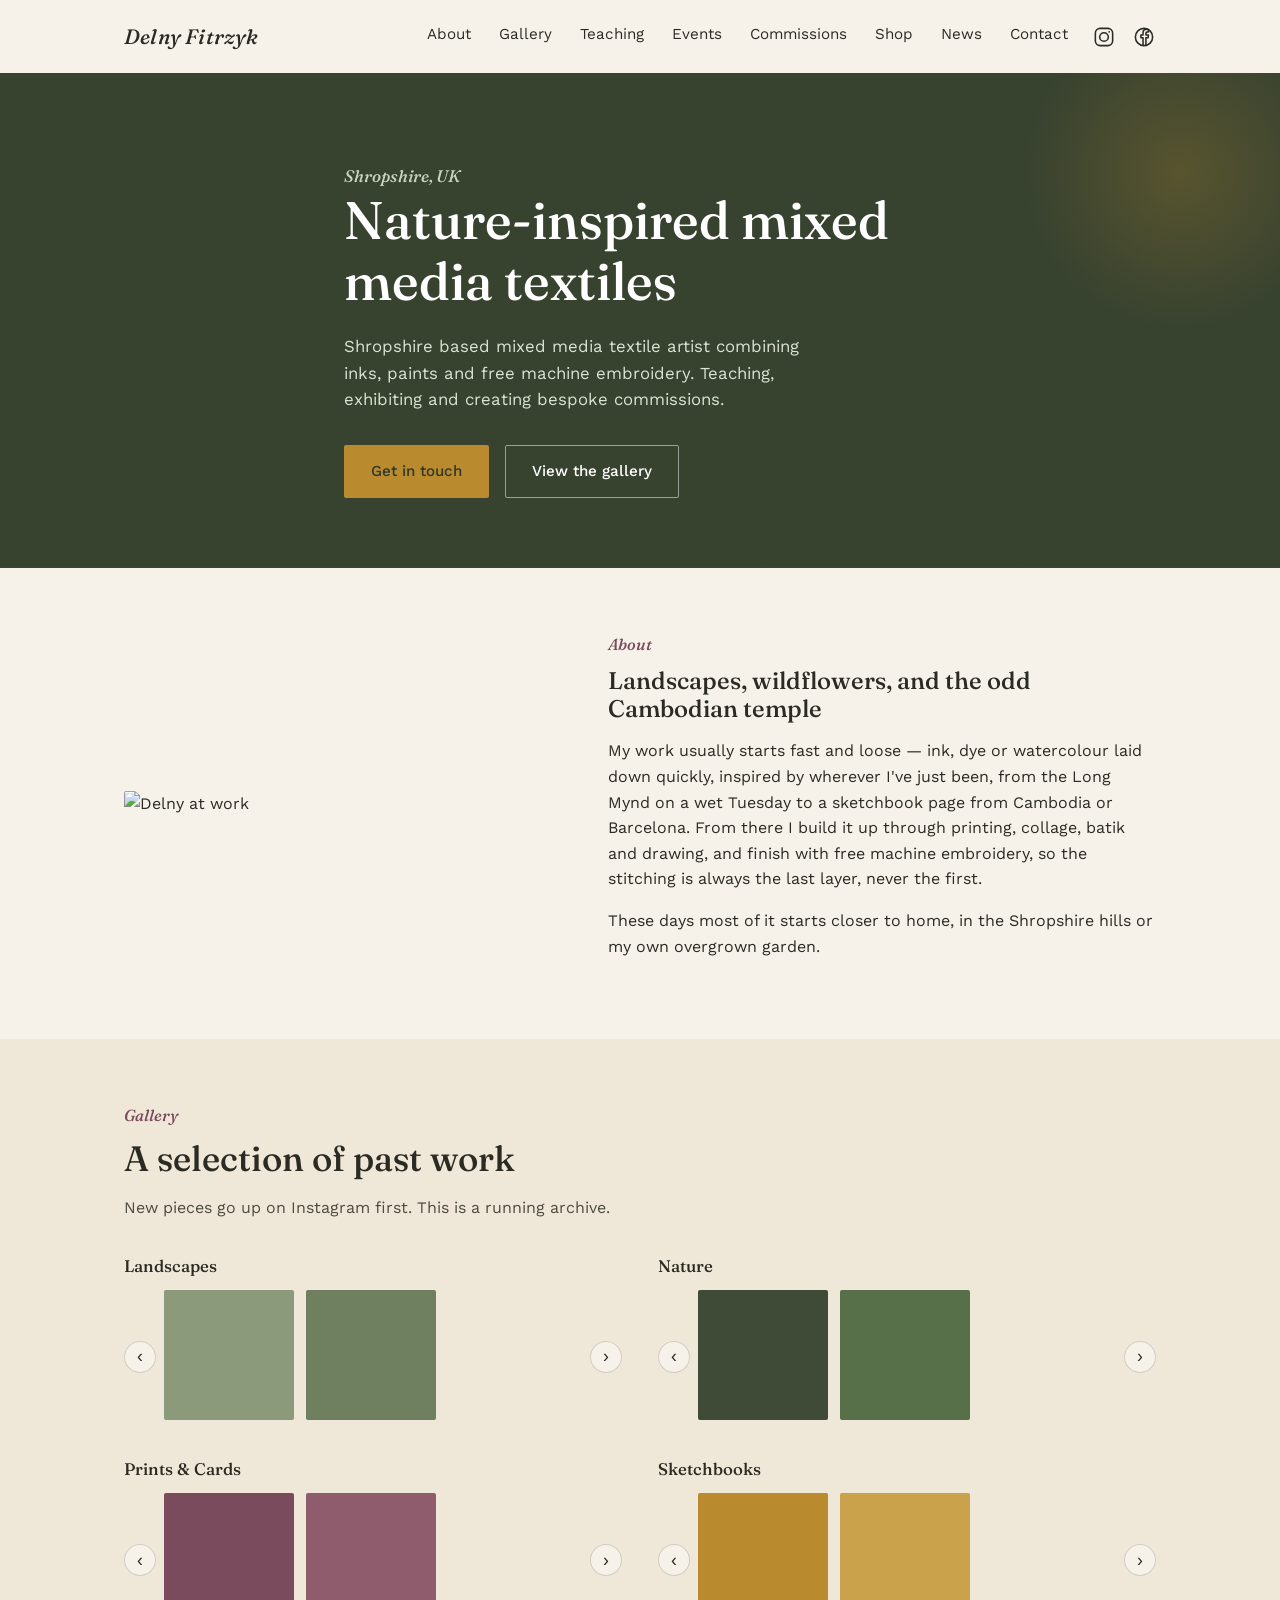
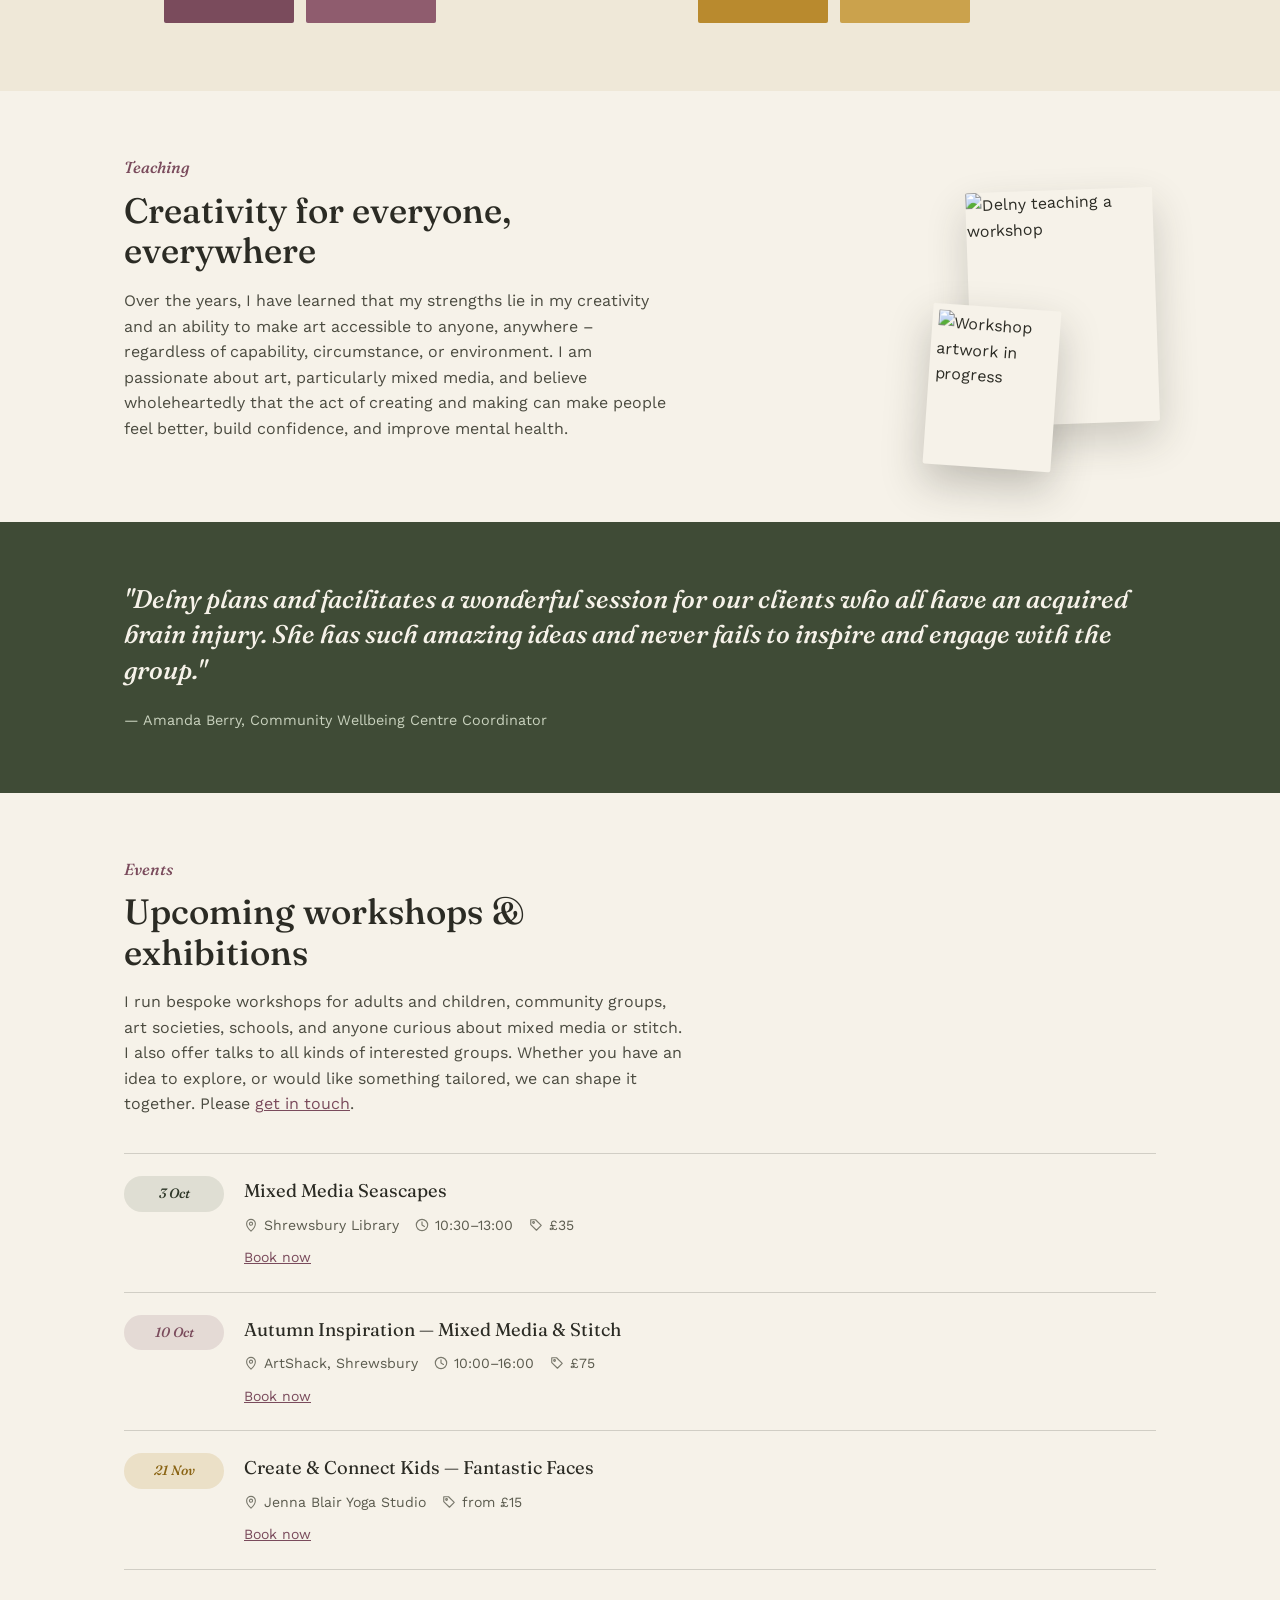
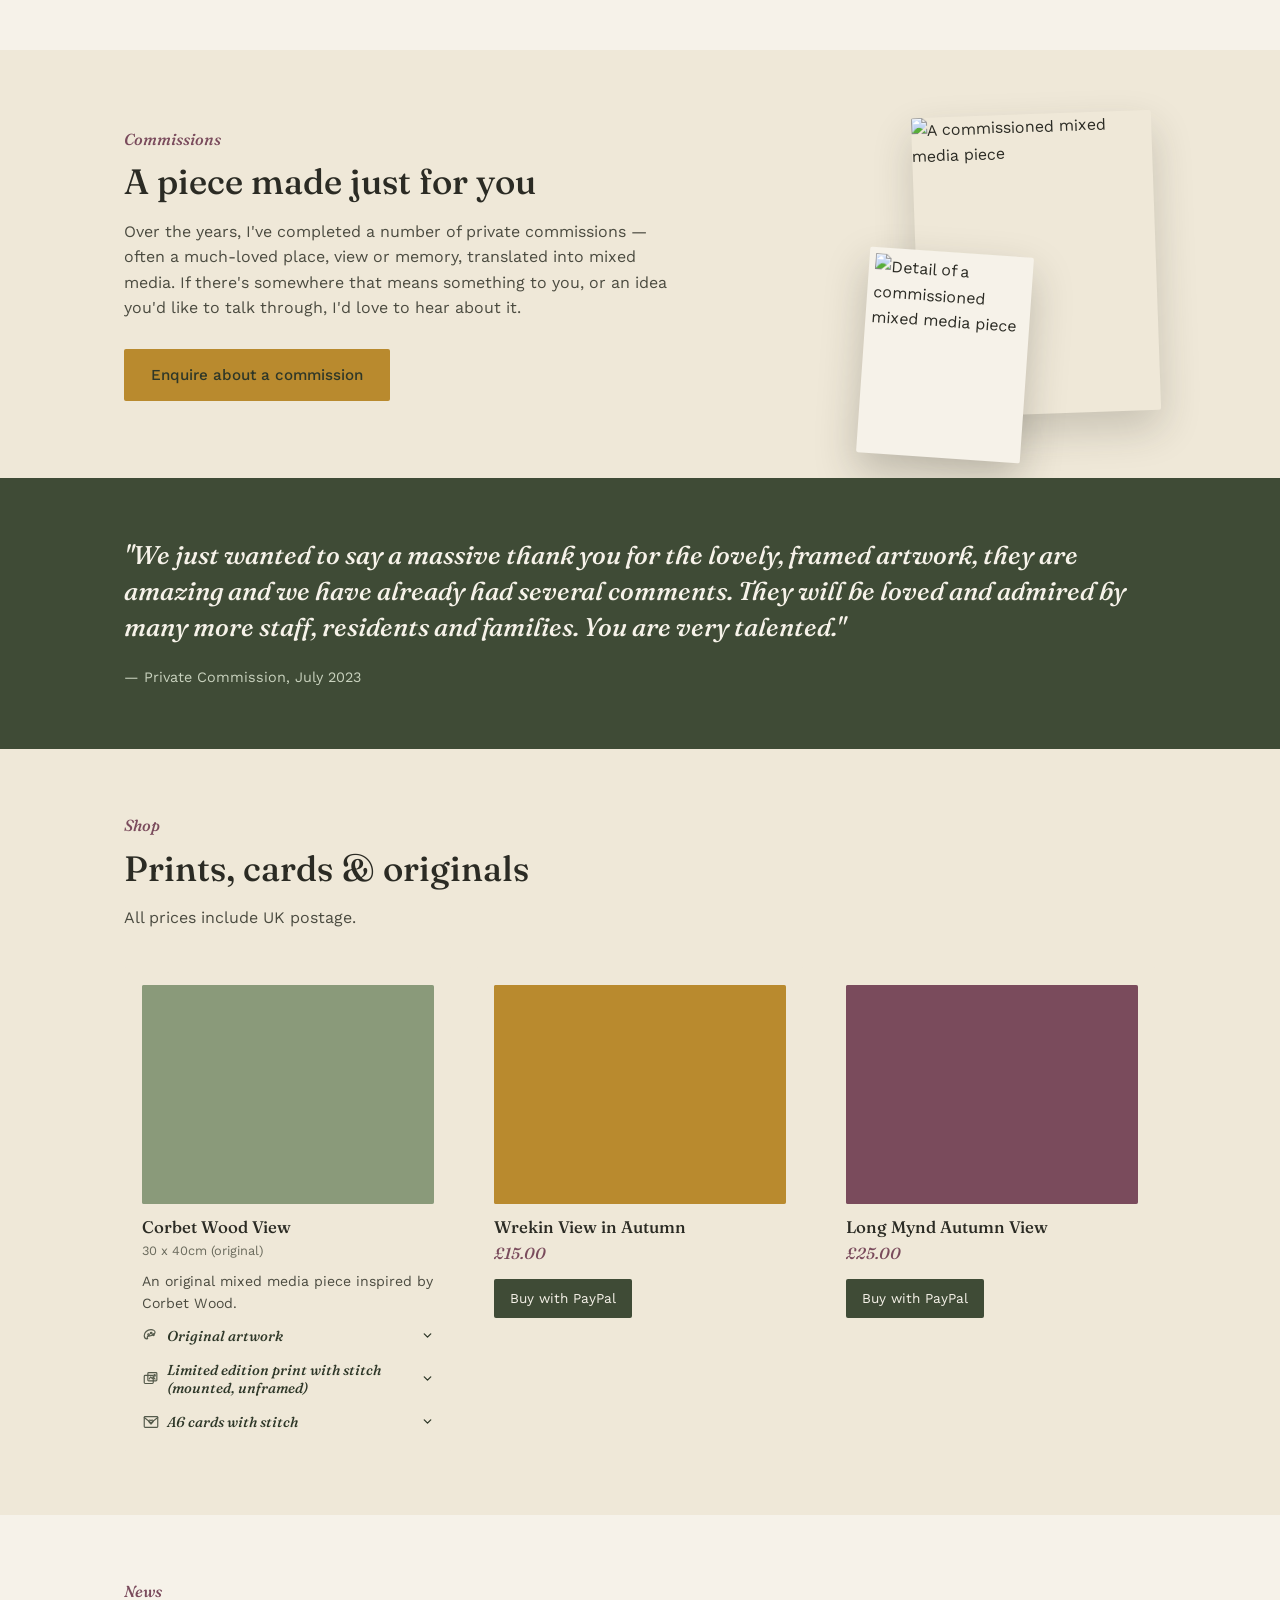
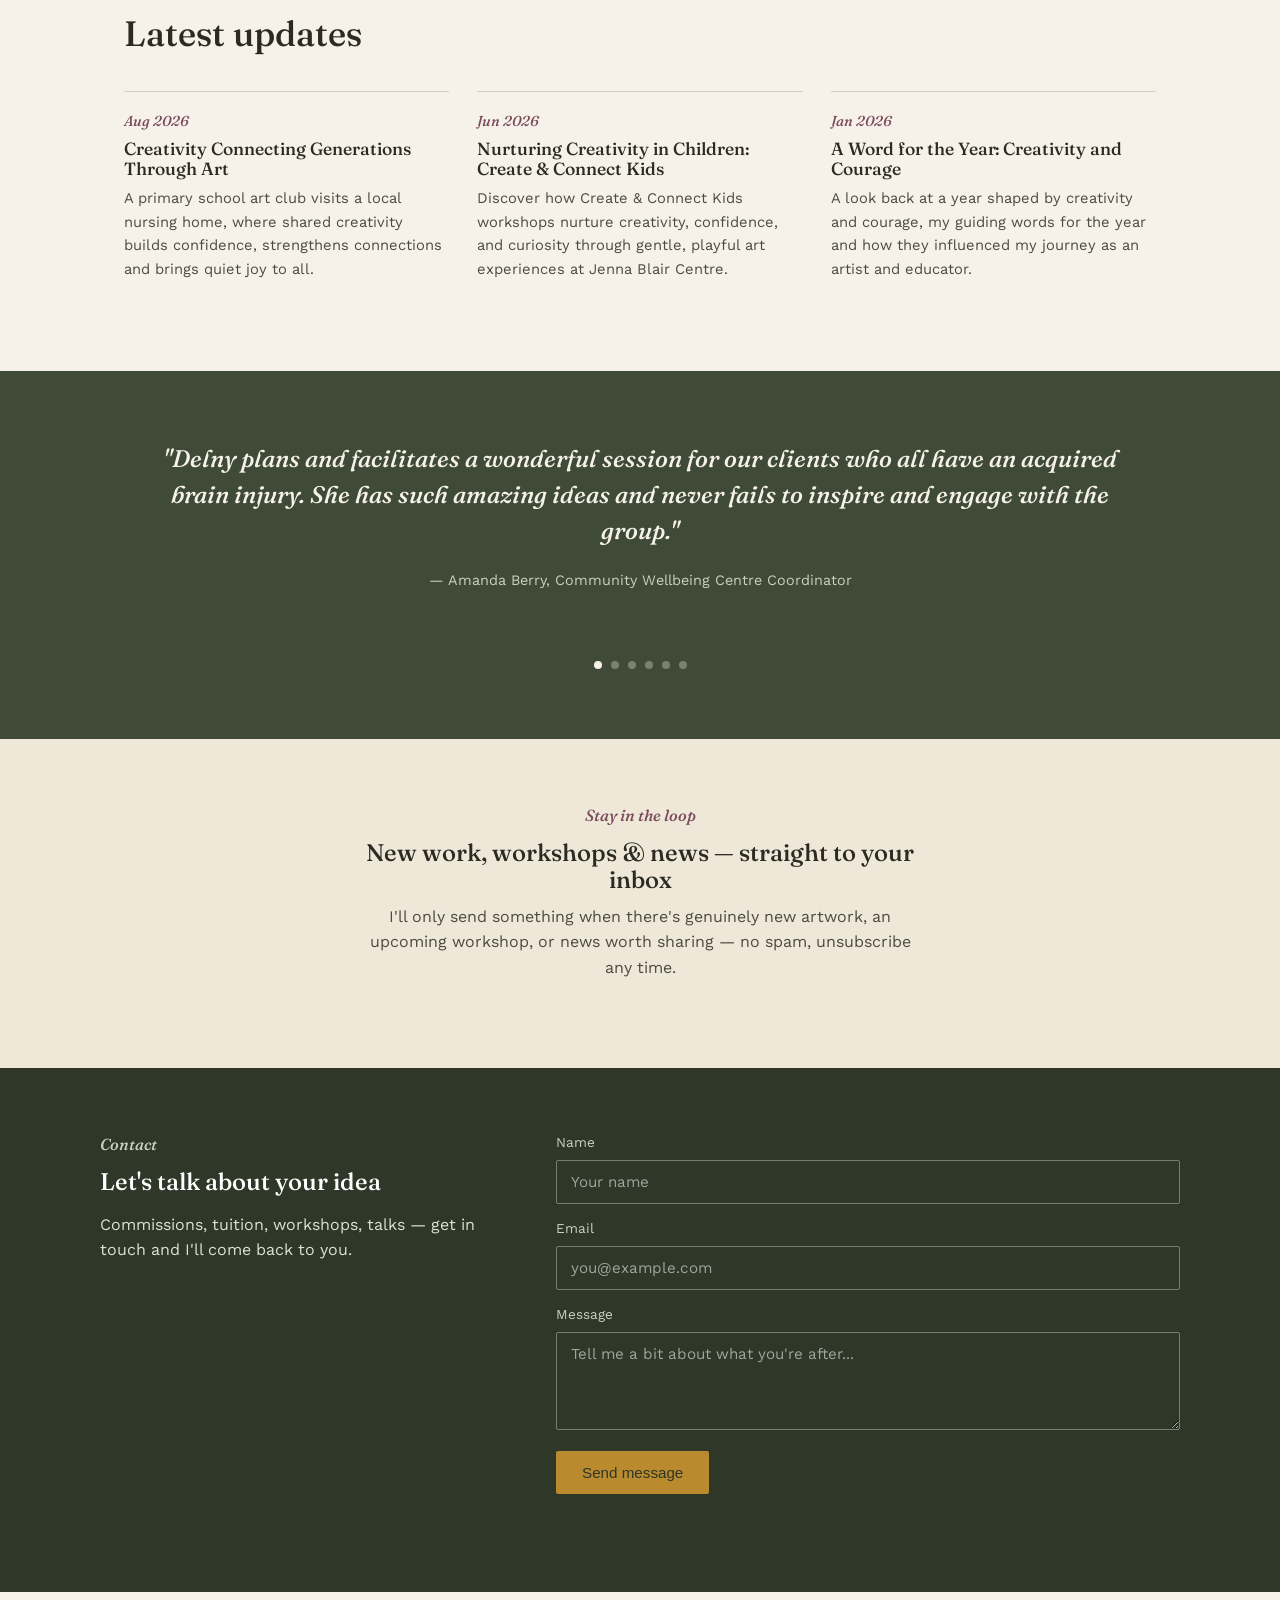
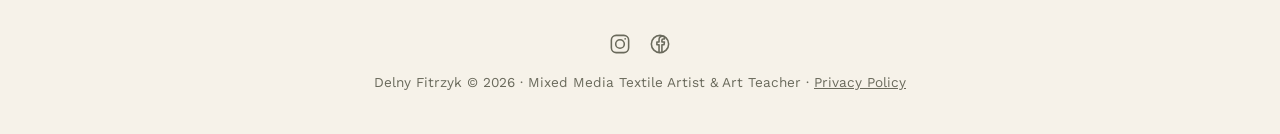
==== index.html @ a4604896 "Self-host fonts, drop placehold.co, update privacy policy - Serve Fraunces and Work Sans from /fonts" ====
<!DOCTYPE html>
<html lang="en">
<head>
<meta charset="UTF-8">
<meta name="viewport" content="width=device-width, initial-scale=1">
<title>Delny Fitrzyk — Mixed Media Textile Artist & Art Teacher</title>
<meta name="description" content="Shropshire-based mixed media textile artist combining inks, paints and free machine embroidery. Workshops, talks, exhibitions, bespoke commissions, prints and cards.">
<link rel="canonical" href="https://delny.org/">
<link rel="icon" href="favicon.svg" type="image/svg+xml">
<meta name="theme-color" content="#3F4B36">
<meta property="og:type" content="website">
<meta property="og:site_name" content="Delny Fitrzyk">
<meta property="og:title" content="Delny Fitrzyk — Mixed Media Textile Artist & Art Teacher">
<meta property="og:description" content="Shropshire-based mixed media textile artist combining inks, paints and free machine embroidery. Workshops, talks, exhibitions and bespoke commissions.">
<meta property="og:url" content="https://delny.org/">
<meta property="og:image" content="https://lh3.googleusercontent.com/d/1t58tdUTsbZOy5jJSNsnALin8qFEDSBko=w1200">
<meta name="twitter:card" content="summary_large_image">
<script type="application/ld+json">
{
  "@context": "https://schema.org",
  "@type": "Person",
  "name": "Delny Fitrzyk",
  "url": "https://delny.org/",
  "jobTitle": "Mixed media textile artist and art teacher",
  "description": "Shropshire-based mixed media textile artist combining inks, paints and free machine embroidery.",
  "address": { "@type": "PostalAddress", "addressRegion": "Shropshire", "addressCountry": "GB" },
  "knowsAbout": ["mixed media textile art", "free machine embroidery", "art workshops", "art commissions"],
  "sameAs": ["https://www.instagram.com/delnyfitrzyk/", "https://www.facebook.com/delnyfitrzyk"]
}
</script>
<link rel="stylesheet" href="fonts.css">
<link rel="stylesheet" href="shared.css">
</head>
<body>

<header>
  <div class="wrap">
    <div class="brand">Delny Fitrzyk</div>
    <div class="header-right">
      <nav>
        <a href="#about">About</a>
        <a href="#gallery">Gallery</a>
        <a href="#teaching">Teaching</a>
        <a href="#events">Events</a>
        <a href="#commissions">Commissions</a>
        <a href="#shop">Shop</a>
        <a href="#news">News</a>
        <a href="#contact">Contact</a>
      </nav>
      <div class="social-links">
        <a href="https://www.instagram.com/delnyfitrzyk/" target="_blank" rel="noopener" aria-label="Instagram">
          <svg class="social-icon" viewBox="0 0 20 20" aria-hidden="true">
            <rect x="2.8" y="2.8" width="14.4" height="14.4" rx="4"/>
            <circle cx="10" cy="10" r="3.6"/>
            <circle cx="14.3" cy="5.7" r="0.7" fill="currentColor" stroke="none"/>
          </svg>
        </a>
        <a href="https://www.facebook.com/delnyfitrzyk" target="_blank" rel="noopener" aria-label="Facebook">
          <svg class="social-icon" viewBox="0 0 20 20" aria-hidden="true">
            <circle cx="10" cy="10" r="7.2"/>
            <path d="M11.6 17V10.6h1.8l.3-2.3h-2.1V6.8c0-.6.2-1 1-1h1.1V3.7c-.2 0-.9-.1-1.7-.1-1.7 0-2.8 1-2.8 2.9v1.8H7.4v2.3h1.8V17"/>
          </svg>
        </a>
      </div>
    </div>
  </div>
</header>

<section class="hero">
  <div class="wrap">
    <span class="kicker">Shropshire, UK</span>
    <h1>Nature-inspired mixed media textiles</h1>
    <p>Shropshire based mixed media textile artist combining inks, paints and free machine embroidery. Teaching, exhibiting and creating bespoke commissions.</p>
    <div class="cta-row">
      <a href="#contact" class="btn btn-primary">Get in touch</a>
      <a href="#gallery" class="btn btn-ghost">View the gallery</a>
    </div>
  </div>
</section>

<section id="about" class="reveal">
  <div class="wrap about-grid">
    <img src="https://lh3.googleusercontent.com/d/1VhbnzLBuIXxuMlL-cVqFfvsJ6RtRI_B_=w1200" alt="Delny at work">
    <div class="about-text">
      <span class="eyebrow-plain">About</span>
      <h2>Landscapes, wildflowers, and the odd Cambodian temple</h2>
      <p>My work usually starts fast and loose — ink, dye or watercolour laid down quickly, inspired by wherever I've just been, from the Long Mynd on a wet Tuesday to a sketchbook page from Cambodia or Barcelona. From there I build it up through printing, collage, batik and drawing, and finish with free machine embroidery, so the stitching is always the last layer, never the first.</p>
      <p>These days most of it starts closer to home, in the Shropshire hills or my own overgrown garden.</p>
    </div>
  </div>
</section>

<section id="gallery" class="gallery-bg reveal">
  <div class="wrap">
    <div class="section-head">
      <span class="eyebrow-plain">Gallery</span>
      <h2>A selection of past work</h2>
      <p>New pieces go up on Instagram first. This is a running archive.</p>
    </div>
    <div class="gallery-categories">
      <div class="gallery-category">
        <h3>Landscapes</h3>
        <div class="gallery-scroll-wrap">
          <button class="gallery-arrow prev" type="button" aria-label="Scroll Landscapes left">&lsaquo;</button>
          <div class="gallery-strip" data-category="Landscapes">
            <a href="#" data-lightbox="true"><figure><img src="data:image/svg+xml,%3Csvg xmlns='http://www.w3.org/2000/svg' width='300' height='300'%3E%3Crect width='100%25' height='100%25' fill='%238A9A7A'/%3E%3C/svg%3E" alt="Long Mynd"></figure></a>
            <a href="#" data-lightbox="true"><figure><img src="data:image/svg+xml,%3Csvg xmlns='http://www.w3.org/2000/svg' width='300' height='300'%3E%3Crect width='100%25' height='100%25' fill='%236F8060'/%3E%3C/svg%3E" alt="Carding Mill"></figure></a>
          </div>
          <button class="gallery-arrow next" type="button" aria-label="Scroll Landscapes right">&rsaquo;</button>
        </div>
      </div>
      <div class="gallery-category">
        <h3>Nature</h3>
        <div class="gallery-scroll-wrap">
          <button class="gallery-arrow prev" type="button" aria-label="Scroll Nature left">&lsaquo;</button>
          <div class="gallery-strip" data-category="Nature">
            <a href="#" data-lightbox="true"><figure><img src="data:image/svg+xml,%3Csvg xmlns='http://www.w3.org/2000/svg' width='300' height='300'%3E%3Crect width='100%25' height='100%25' fill='%233F4B36'/%3E%3C/svg%3E" alt="Foxgloves"></figure></a>
            <a href="#" data-lightbox="true"><figure><img src="data:image/svg+xml,%3Csvg xmlns='http://www.w3.org/2000/svg' width='300' height='300'%3E%3Crect width='100%25' height='100%25' fill='%23587049'/%3E%3C/svg%3E" alt="Wildflowers"></figure></a>
          </div>
          <button class="gallery-arrow next" type="button" aria-label="Scroll Nature right">&rsaquo;</button>
        </div>
      </div>
      <div class="gallery-category">
        <h3>Prints &amp; Cards</h3>
        <div class="gallery-scroll-wrap">
          <button class="gallery-arrow prev" type="button" aria-label="Scroll Prints & Cards left">&lsaquo;</button>
          <div class="gallery-strip" data-category="Prints &amp; Cards">
            <a href="#" data-lightbox="true"><figure><img src="data:image/svg+xml,%3Csvg xmlns='http://www.w3.org/2000/svg' width='300' height='300'%3E%3Crect width='100%25' height='100%25' fill='%237A4B5C'/%3E%3C/svg%3E" alt="Corbet Wood Print"></figure></a>
            <a href="#" data-lightbox="true"><figure><img src="data:image/svg+xml,%3Csvg xmlns='http://www.w3.org/2000/svg' width='300' height='300'%3E%3Crect width='100%25' height='100%25' fill='%238F5C6E'/%3E%3C/svg%3E" alt="Wrekin Card"></figure></a>
          </div>
          <button class="gallery-arrow next" type="button" aria-label="Scroll Prints & Cards right">&rsaquo;</button>
        </div>
      </div>
      <div class="gallery-category">
        <h3>Sketchbooks</h3>
        <div class="gallery-scroll-wrap">
          <button class="gallery-arrow prev" type="button" aria-label="Scroll Sketchbooks left">&lsaquo;</button>
          <div class="gallery-strip" data-category="Sketchbooks">
            <a href="#" data-lightbox="true"><figure><img src="data:image/svg+xml,%3Csvg xmlns='http://www.w3.org/2000/svg' width='300' height='300'%3E%3Crect width='100%25' height='100%25' fill='%23B98A2E'/%3E%3C/svg%3E" alt="Sketchbook Page 1"></figure></a>
            <a href="#" data-lightbox="true"><figure><img src="data:image/svg+xml,%3Csvg xmlns='http://www.w3.org/2000/svg' width='300' height='300'%3E%3Crect width='100%25' height='100%25' fill='%23CBA24C'/%3E%3C/svg%3E" alt="Sketchbook Page 2"></figure></a>
          </div>
          <button class="gallery-arrow next" type="button" aria-label="Scroll Sketchbooks right">&rsaquo;</button>
        </div>
      </div>
    </div>
  </div>
</section>

<section id="teaching" class="reveal">
  <div class="wrap teaching-grid">
    <div class="section-head" style="margin-bottom:0;">
      <span class="eyebrow-plain">Teaching</span>
      <h2>Creativity for everyone, everywhere</h2>
      <p>Over the years, I have learned that my strengths lie in my creativity and an ability to make art accessible to anyone, anywhere – regardless of capability, circumstance, or environment. I am passionate about art, particularly mixed media, and believe wholeheartedly that the act of creating and making can make people feel better, build confidence, and improve mental health.</p>
    </div>
    <div class="teaching-photos">
      <figure class="photo-a"><img src="https://lh3.googleusercontent.com/d/1ECT77M3Dz93BhXFvCK7eLD4ZlykrnAMx=w1000" alt="Delny teaching a workshop"></figure>
      <figure class="photo-b"><img src="https://lh3.googleusercontent.com/d/19YUVKjxfts3k8allMdH8sF5SA_fYZc-X=w1000" alt="Workshop artwork in progress"></figure>
    </div>
  </div>
</section>

<div class="quote-block reveal">
  <div class="wrap">
    <blockquote>"Delny plans and facilitates a wonderful session for our clients who all have an acquired brain injury. She has such amazing ideas and never fails to inspire and engage with the group."</blockquote>
    <cite>— Amanda Berry, Community Wellbeing Centre Coordinator</cite>
  </div>
</div>

<section id="events" class="reveal">
  <div class="wrap">
    <div class="section-head">
      <span class="eyebrow-plain">Events</span>
      <h2>Upcoming workshops & exhibitions</h2>
      <p>I run bespoke workshops for adults and children, community groups, art societies, schools, and anyone curious about mixed media or stitch. I also offer talks to all kinds of interested groups. Whether you have an idea to explore, or would like something tailored, we can shape it together. Please <a href="#contact" style="text-decoration:underline;color:var(--berry);">get in touch</a>.</p>
    </div>
    <div class="event-list" id="event-list">
      <div class="event-row">
        <div class="event-date">3 Oct</div>
        <div>
          <div class="event-title">Mixed Media Seascapes</div>
          <div class="event-meta">
            <span class="meta-item"><svg class="icon" viewBox="0 0 16 16" aria-hidden="true"><path d="M8 15s5-4.5 5-8.5A5 5 0 0 0 3 6.5C3 10.5 8 15 8 15Z"/><circle cx="8" cy="6.5" r="1.8"/></svg>Shrewsbury Library</span>
            <span class="meta-item"><svg class="icon" viewBox="0 0 16 16" aria-hidden="true"><circle cx="8" cy="8" r="6.5"/><path d="M8 4.5V8l2.8 1.6"/></svg>10:30–13:00</span>
            <span class="meta-item"><svg class="icon" viewBox="0 0 16 16" aria-hidden="true"><path d="M2 2h5.5L14 8.5 8.5 14 2 7.5V2Z"/><circle cx="5.2" cy="5.2" r="1"/></svg>£35</span>
          </div>
          <a href="#" class="event-link">Book now</a>
        </div>
      </div>
      <div class="event-row">
        <div class="event-date">10 Oct</div>
        <div>
          <div class="event-title">Autumn Inspiration — Mixed Media & Stitch</div>
          <div class="event-meta">
            <span class="meta-item"><svg class="icon" viewBox="0 0 16 16" aria-hidden="true"><path d="M8 15s5-4.5 5-8.5A5 5 0 0 0 3 6.5C3 10.5 8 15 8 15Z"/><circle cx="8" cy="6.5" r="1.8"/></svg>ArtShack, Shrewsbury</span>
            <span class="meta-item"><svg class="icon" viewBox="0 0 16 16" aria-hidden="true"><circle cx="8" cy="8" r="6.5"/><path d="M8 4.5V8l2.8 1.6"/></svg>10:00–16:00</span>
            <span class="meta-item"><svg class="icon" viewBox="0 0 16 16" aria-hidden="true"><path d="M2 2h5.5L14 8.5 8.5 14 2 7.5V2Z"/><circle cx="5.2" cy="5.2" r="1"/></svg>£75</span>
          </div>
          <a href="#" class="event-link">Book now</a>
        </div>
      </div>
      <div class="event-row">
        <div class="event-date">21 Nov</div>
        <div>
          <div class="event-title">Create & Connect Kids — Fantastic Faces</div>
          <div class="event-meta">
            <span class="meta-item"><svg class="icon" viewBox="0 0 16 16" aria-hidden="true"><path d="M8 15s5-4.5 5-8.5A5 5 0 0 0 3 6.5C3 10.5 8 15 8 15Z"/><circle cx="8" cy="6.5" r="1.8"/></svg>Jenna Blair Yoga Studio</span>
            <span class="meta-item"><svg class="icon" viewBox="0 0 16 16" aria-hidden="true"><path d="M2 2h5.5L14 8.5 8.5 14 2 7.5V2Z"/><circle cx="5.2" cy="5.2" r="1"/></svg>from £15</span>
          </div>
          <a href="#" class="event-link">Book now</a>
        </div>
      </div>
    </div>
    <p style="text-align:center;">
      <button id="events-toggle-older" type="button" class="news-toggle" hidden>Show earlier events</button>
    </p>
    <div class="event-list" id="events-older" hidden style="margin-top:8px;"></div>
  </div>
</section>

<section id="commissions" class="gallery-bg reveal">
  <div class="wrap teaching-grid">
    <div class="section-head" style="margin-bottom:0;">
      <span class="eyebrow-plain">Commissions</span>
      <h2>A piece made just for you</h2>
      <p>Over the years, I've completed a number of private commissions — often a much-loved place, view or memory, translated into mixed media. If there's somewhere that means something to you, or an idea you'd like to talk through, I'd love to hear about it.</p>
      <a href="#contact" class="btn btn-primary" style="margin-top:12px;">Enquire about a commission</a>
    </div>
    <div class="teaching-photos">
      <figure class="photo-a"><img src="https://lh3.googleusercontent.com/d/1uaTo7_L-D4SRZh6S9-Q4d7pOc_n18Nhh=w1000" alt="A commissioned mixed media piece"></figure>
      <figure class="photo-b"><img src="https://lh3.googleusercontent.com/d/1BgbHfH4Ppra8lFtesJAtGezlVSGqnyl3=w1000" alt="Detail of a commissioned mixed media piece"></figure>
    </div>
  </div>
</section>

<div class="quote-block reveal">
  <div class="wrap">
    <blockquote>"We just wanted to say a massive thank you for the lovely, framed artwork, they are amazing and we have already had several comments. They will be loved and admired by many more staff, residents and families. You are very talented."</blockquote>
    <cite>— Private Commission, July 2023</cite>
  </div>
</div>

<section id="shop" class="gallery-bg reveal">
  <div class="wrap">
    <div class="section-head">
      <span class="eyebrow-plain">Shop</span>
      <h2>Prints, cards & originals</h2>
      <p>All prices include UK postage.</p>
    </div>
    <div class="shop-grid">
      <div class="shop-card">
        <div class="thumb">
          <img class="thumb-bg" src="data:image/svg+xml,%3Csvg xmlns='http://www.w3.org/2000/svg' width='300' height='225'%3E%3Crect width='100%25' height='100%25' fill='%238A9A7A'/%3E%3C/svg%3E" alt="" aria-hidden="true">
          <img class="thumb-fg" src="data:image/svg+xml,%3Csvg xmlns='http://www.w3.org/2000/svg' width='300' height='225'%3E%3Crect width='100%25' height='100%25' fill='%238A9A7A'/%3E%3C/svg%3E" alt="">
        </div>
        <h3>Corbet Wood View</h3>
        <div class="dimensions">30 x 40cm (original)</div>
        <p class="description">An original mixed media piece inspired by Corbet Wood.</p>
        <div class="shop-options">
          <div class="option-group">
            <button type="button" class="option-group-title" aria-expanded="false">
              <span class="option-group-label"><svg class="icon" viewBox="0 0 20 20" aria-hidden="true"><path d="M10 3c-4.4 0-7.5 3-7.5 6.8 0 2.3 1.5 3.4 3 3.4.8 0 1-.5.6-1.1-.5-.7-.2-1.6.7-1.8 3.7-.9 7.7-1.6 7.7-4.6C14.5 4.3 12.5 3 10 3Z"/><circle cx="7.3" cy="8.6" r="0.9"/><circle cx="10.2" cy="6.8" r="0.9"/><circle cx="12.7" cy="8.6" r="0.9"/></svg><span>Original artwork</span></span>
              <svg class="option-toggle-icon" viewBox="0 0 16 16" aria-hidden="true"><path d="M4 6l4 4 4-4"/></svg>
            </button>
            <div class="option-rows" hidden>
              <div class="option-row"><span class="option-variant">Framed</span><span class="option-price">£180</span><a href="#" class="option-buy">Buy</a></div>
              <div class="option-row"><span class="option-variant">Unframed</span><span class="option-price">£140</span><a href="#" class="option-buy">Buy</a></div>
            </div>
          </div>
          <div class="option-group">
            <button type="button" class="option-group-title" aria-expanded="false">
              <span class="option-group-label"><svg class="icon" viewBox="0 0 20 20" aria-hidden="true"><rect x="2.5" y="6" width="10" height="9" rx="1"/><rect x="6.5" y="3" width="10" height="9" rx="1"/><path d="M8 9.8l1.8-2.1 1.6 1.8 1.3-1.6 1.8 2.2"/><circle cx="14" cy="6" r="0.8"/></svg><span>Limited edition print with stitch (mounted, unframed)</span></span>
              <svg class="option-toggle-icon" viewBox="0 0 16 16" aria-hidden="true"><path d="M4 6l4 4 4-4"/></svg>
            </button>
            <div class="option-rows" hidden>
              <div class="option-row"><span class="option-variant">A4</span><span class="option-price">£25</span><a href="#" class="option-buy">Buy</a></div>
              <div class="option-row"><span class="option-variant">A3</span><span class="option-price">£40</span><a href="#" class="option-buy">Buy</a></div>
            </div>
          </div>
          <div class="option-group">
            <button type="button" class="option-group-title" aria-expanded="false">
              <span class="option-group-label"><svg class="icon" viewBox="0 0 20 20" aria-hidden="true"><rect x="2.5" y="4" width="15" height="12" rx="1"/><path d="M2.5 5l7.5 6 7.5-6"/><path d="M10 12.3c-1.6-1.4-2.6-2.3-2.6-3.3 0-.7.6-1.2 1.3-1.2.5 0 1 .3 1.3.8.3-.5.8-.8 1.3-.8.7 0 1.3.5 1.3 1.2 0 1-1 1.9-2.6 3.3Z"/></svg><span>A6 cards with stitch</span></span>
              <svg class="option-toggle-icon" viewBox="0 0 16 16" aria-hidden="true"><path d="M4 6l4 4 4-4"/></svg>
            </button>
            <div class="option-rows" hidden>
              <div class="option-row"><span class="option-variant">Pack of 5</span><span class="option-price">£24</span><a href="#" class="option-buy">Buy</a></div>
              <div class="option-row"><span class="option-variant">Pack of 10</span><span class="option-price">£39</span><a href="#" class="option-buy">Buy</a></div>
            </div>
          </div>
        </div>
      </div>
      <div class="shop-card">
        <div class="thumb">
          <img class="thumb-bg" src="data:image/svg+xml,%3Csvg xmlns='http://www.w3.org/2000/svg' width='300' height='225'%3E%3Crect width='100%25' height='100%25' fill='%23B98A2E'/%3E%3C/svg%3E" alt="" aria-hidden="true">
          <img class="thumb-fg" src="data:image/svg+xml,%3Csvg xmlns='http://www.w3.org/2000/svg' width='300' height='225'%3E%3Crect width='100%25' height='100%25' fill='%23B98A2E'/%3E%3C/svg%3E" alt="">
        </div>
        <h3>Wrekin View in Autumn</h3>
        <div class="price">£15.00</div>
        <a href="#" class="buy-btn">Buy with PayPal</a>
      </div>
      <div class="shop-card">
        <div class="thumb">
          <img class="thumb-bg" src="data:image/svg+xml,%3Csvg xmlns='http://www.w3.org/2000/svg' width='300' height='225'%3E%3Crect width='100%25' height='100%25' fill='%237A4B5C'/%3E%3C/svg%3E" alt="" aria-hidden="true">
          <img class="thumb-fg" src="data:image/svg+xml,%3Csvg xmlns='http://www.w3.org/2000/svg' width='300' height='225'%3E%3Crect width='100%25' height='100%25' fill='%237A4B5C'/%3E%3C/svg%3E" alt="">
        </div>
        <h3>Long Mynd Autumn View</h3>
        <div class="price">£25.00</div>
        <a href="#" class="buy-btn">Buy with PayPal</a>
      </div>
    </div>
  </div>
</section>

<section id="news" class="reveal">
  <div class="wrap">
    <div class="section-head">
      <span class="eyebrow-plain">News</span>
      <h2>Latest updates</h2>
    </div>
    <div class="news-list" id="news-list">
      <article class="news-post">
        <div class="news-date">Aug 2026</div>
        <h3>Creativity Connecting Generations Through Art</h3>
        <p>A primary school art club visits a local nursing home, where shared creativity builds confidence, strengthens connections and brings quiet joy to all.</p>
      </article>
      <article class="news-post">
        <div class="news-date">Jun 2026</div>
        <h3>Nurturing Creativity in Children: Create & Connect Kids</h3>
        <p>Discover how Create & Connect Kids workshops nurture creativity, confidence, and curiosity through gentle, playful art experiences at Jenna Blair Centre.</p>
      </article>
      <article class="news-post">
        <div class="news-date">Jan 2026</div>
        <h3>A Word for the Year: Creativity and Courage</h3>
        <p>A look back at a year shaped by creativity and courage, my guiding words for the year and how they influenced my journey as an artist and educator.</p>
      </article>
    </div>
    <p style="text-align:center;">
      <button id="news-toggle-older" type="button" class="news-toggle" hidden>Show earlier posts</button>
    </p>
    <div class="news-list" id="news-older" hidden style="margin-top:8px;"></div>
  </div>
</section>

<section class="testimonial-band reveal">
  <div class="wrap">
    <div class="testimonial-viewport">
      <div class="testimonial-track" id="testimonial-track">
        <div class="testimonial-slide">
          <blockquote>"Delny plans and facilitates a wonderful session for our clients who all have an acquired brain injury. She has such amazing ideas and never fails to inspire and engage with the group."</blockquote>
          <cite>— Amanda Berry, Community Wellbeing Centre Coordinator</cite>
        </div>
        <div class="testimonial-slide">
          <blockquote>"Delny has a lovely and empathetic manner with children and a natural ability to nurture creativity in others. Taking a holistic approach, Delny champions a safe, inclusive, and exceptionally caring space enabling her pupils to flourish in the fullest sense. I could not recommend Delny more highly."</blockquote>
          <cite>— Mrs Finola Jackson, Headteacher</cite>
        </div>
        <div class="testimonial-slide">
          <blockquote>"Delny thoughtfully and inclusively tailors her workshops to all levels of ability. Her sensitive and client-based approach slowly builds individual confidence, develops new skills and aesthetic awareness as she actively involves the client in the artwork from start to finish."</blockquote>
          <cite>— Student's Mother</cite>
        </div>
        <div class="testimonial-slide">
          <blockquote>"I absolutely loved today's workshop, it was amazingly inspirational, and I had so many ideas of what I wanted to create that it was hard to decide! Thank you for the tuition and support that helped me create my personal piece today."</blockquote>
          <cite>— Mel Holliday</cite>
        </div>
        <div class="testimonial-slide">
          <blockquote>"I thought you might like to see where your painting is hanging in my kitchen. It is really perfect there, and all my family have admired it. Thank you so much, I absolutely love it, and it captures the moody Shropshire autumn scenery wonderfully."</blockquote>
          <cite>— Happy Customer, October 2023</cite>
        </div>
        <div class="testimonial-slide">
          <blockquote>"We just wanted to say a massive thank you for the lovely, framed artwork, they are amazing and we have already had several comments. They will be loved and admired by many more staff, residents and families. You are very talented."</blockquote>
          <cite>— Private Commission, July 2023</cite>
        </div>
      </div>
    </div>
    <div class="testimonial-dots" id="testimonial-dots"></div>
  </div>
</section>

<section id="newsletter" class="gallery-bg reveal">
  <div class="wrap newsletter-wrap">
    <span class="eyebrow-plain">Stay in the loop</span>
    <h2>New work, workshops &amp; news — straight to your inbox</h2>
    <p>I'll only send something when there's genuinely new artwork, an upcoming workshop, or news worth sharing — no spam, unsubscribe any time.</p>
    <div class="newsletter-form">
      <div class="ml-embedded" data-form="CTiuIo"></div>
    </div>
  </div>
</section>

<div class="contact-bg reveal" id="contact">
  <div class="wrap contact-grid" style="padding:64px 0;">
    <div>
      <span class="eyebrow-plain" style="color:#C9D2BE;">Contact</span>
      <h2 style="color:#fff;">Let's talk about your idea</h2>
      <p style="color:#DCE3D2;max-width:40ch;">Commissions, tuition, workshops, talks — get in touch and I'll come back to you.</p>
    </div>
    <form id="contact-form">
      <label for="cf-name">Name</label>
      <input id="cf-name" name="name" placeholder="Your name" required>
      <label for="cf-email">Email</label>
      <input id="cf-email" name="email" type="email" placeholder="you@example.com" required>
      <label for="cf-message">Message</label>
      <textarea id="cf-message" name="message" rows="4" placeholder="Tell me a bit about what you're after..." required></textarea>
      <!-- Spam trap: hidden from people, but bots filling in every field
           will fill this one too, and Formspree (and the handler below)
           then discard the message. -->
      <div class="hp-field" aria-hidden="true">
        <label for="cf-website">Leave this field empty</label>
        <input id="cf-website" name="_gotcha" type="text" tabindex="-1" autocomplete="off">
      </div>
      <button type="submit" class="btn btn-primary" style="border:none;cursor:pointer;">Send message</button>
      <p class="form-status" aria-live="polite"></p>
    </form>
  </div>
</div>

<footer>
  <div class="wrap">
    <div class="social-links footer-social">
      <a href="https://www.instagram.com/delnyfitrzyk/" target="_blank" rel="noopener" aria-label="Instagram">
        <svg class="social-icon" viewBox="0 0 20 20" aria-hidden="true">
          <rect x="2.8" y="2.8" width="14.4" height="14.4" rx="4"/>
          <circle cx="10" cy="10" r="3.6"/>
          <circle cx="14.3" cy="5.7" r="0.7" fill="currentColor" stroke="none"/>
        </svg>
      </a>
      <a href="https://www.facebook.com/delnyfitrzyk" target="_blank" rel="noopener" aria-label="Facebook">
        <svg class="social-icon" viewBox="0 0 20 20" aria-hidden="true">
          <circle cx="10" cy="10" r="7.2"/>
          <path d="M11.6 17V10.6h1.8l.3-2.3h-2.1V6.8c0-.6.2-1 1-1h1.1V3.7c-.2 0-.9-.1-1.7-.1-1.7 0-2.8 1-2.8 2.9v1.8H7.4v2.3h1.8V17"/>
        </svg>
      </a>
    </div>
    <div>Delny Fitrzyk © 2026 · Mixed Media Textile Artist & Art Teacher · <a href="privacy.html" style="text-decoration:underline;">Privacy Policy</a></div>
  </div>
</footer>

<div class="lightbox" id="lightbox">
  <button class="lightbox-close" type="button" aria-label="Close">&times;</button>
  <button class="lightbox-nav prev" type="button" aria-label="Previous image">&lsaquo;</button>
  <figure>
    <img id="lightbox-img" src="" alt="">
    <figcaption id="lightbox-caption"></figcaption>
    <div class="lightbox-counter" id="lightbox-counter"></div>
  </figure>
  <button class="lightbox-nav next" type="button" aria-label="Next image">&rsaquo;</button>
</div>

<script src="shared.js"></script>
<script>
/* Gallery + Events + Shop + News rendering for the homepage. See the
   setup comment at the top of shared.js for how the Google Sheet
   needs to be structured — that file has SHEET_ID and the fetch/parse
   utilities used below. */

function renderGallery(items) {
  if (!items.length) return;
  const byCategory = {};
  items.forEach(item => {
    const cat = String(item.Section || '').trim();
    (byCategory[cat] = byCategory[cat] || []).push(item);
  });
  // Only touch categories that actually have rows in the sheet — a
  // category with none keeps showing its placeholder images rather
  // than going blank.
  GALLERY_CATEGORIES.forEach(cat => {
    const catItems = byCategory[cat];
    if (!catItems || !catItems.length) return;
    const strip = document.querySelector(`.gallery-strip[data-category="${cat}"]`);
    if (!strip) return;
    strip.innerHTML = catItems.map(item => {
      // No explicit Link in the sheet? Open the image in the on-page
      // lightbox instead of falling through to its Google Drive page.
      // An explicit Link (e.g. to an Instagram post) is still honored
      // and opens normally in a new tab.
      const hasLink = !!safeUrl(item.Link);
      const attrs = hasLink
        ? `href="${escapeHtml(safeUrl(item.Link))}" target="_blank" rel="noopener"`
        : `href="#" data-lightbox="true"`;
      return `
      <a ${attrs}>
        <figure><img src="${escapeHtml(toImageUrl(item.ImageURL, 320))}" data-full="${escapeHtml(toImageUrl(item.ImageURL, 1600))}" alt="${escapeHtml(item.Title)}" loading="lazy"></figure>
      </a>
    `;
    }).join('');
  });
}

// Wires the ‹ › arrows next to each gallery category to nudge that
// category's own strip left/right. Works the same on the placeholder
// images or ones just injected by renderGallery above, since it reads
// whatever is currently in each strip rather than a fixed list.
function wireGalleryArrows() {
  document.querySelectorAll('.gallery-scroll-wrap').forEach(wrap => {
    const strip = wrap.querySelector('.gallery-strip');
    const prev = wrap.querySelector('.gallery-arrow.prev');
    const next = wrap.querySelector('.gallery-arrow.next');
    if (!strip) return;
    const nudge = () => Math.max(strip.clientWidth * 0.8, 150);
    if (prev) prev.addEventListener('click', () => strip.scrollBy({ left: -nudge(), behavior: 'smooth' }));
    if (next) next.addEventListener('click', () => strip.scrollBy({ left: nudge(), behavior: 'smooth' }));
  });
}

// In-page image viewer for gallery thumbnails that don't have an
// explicit Link in the sheet, so clicking a piece shows it larger
// without leaving the site or opening its Google Drive page.
let lightboxImages = [];
let lightboxIndex = 0;

function showLightboxImage(index) {
  if (!lightboxImages.length) return;
  lightboxIndex = (index + lightboxImages.length) % lightboxImages.length;
  const item = lightboxImages[lightboxIndex];
  document.getElementById('lightbox-img').src = item.src;
  document.getElementById('lightbox-img').alt = item.alt || '';
  document.getElementById('lightbox-caption').textContent = item.alt || '';
  const multi = lightboxImages.length > 1;
  document.querySelectorAll('.lightbox-nav').forEach(btn => { btn.style.display = multi ? 'flex' : 'none'; });
  document.getElementById('lightbox-counter').textContent = multi ? `${lightboxIndex + 1} / ${lightboxImages.length}` : '';
}

// `images` is every image in the same gallery category as the one that
// was clicked, so ‹ › inside the lightbox moves through that category
// without leaving it or the page.
function openLightbox(images, startIndex) {
  const lb = document.getElementById('lightbox');
  if (!lb || !images.length) return;
  lightboxImages = images;
  showLightboxImage(startIndex || 0);
  lb.classList.add('open');
  document.body.style.overflow = 'hidden';
}
function closeLightbox() {
  const lb = document.getElementById('lightbox');
  if (!lb) return;
  lb.classList.remove('open');
  document.body.style.overflow = '';
  document.getElementById('lightbox-img').src = '';
  lightboxImages = [];
}
function wireLightbox() {
  const lb = document.getElementById('lightbox');
  if (!lb) return;

  // Event delegation: works for gallery thumbnails present now and
  // for any injected later by renderGallery, without rewiring.
  document.addEventListener('click', (e) => {
    const groupToggle = e.target.closest('.option-group-title');
    if (groupToggle) {
      const expanded = groupToggle.getAttribute('aria-expanded') === 'true';
      groupToggle.setAttribute('aria-expanded', String(!expanded));
      const rows = groupToggle.closest('.option-group').querySelector('.option-rows');
      if (rows) rows.hidden = expanded;
      return;
    }
    const blurbToggle = e.target.closest('.blurb-toggle');
    if (blurbToggle) {
      const expanded = blurbToggle.getAttribute('aria-expanded') === 'true';
      blurbToggle.setAttribute('aria-expanded', String(!expanded));
      blurbToggle.textContent = expanded ? 'Read more' : 'Show less';
      blurbToggle.previousElementSibling.hidden = expanded;
      return;
    }
    const trigger = e.target.closest('[data-lightbox]');
    if (trigger) {
      e.preventDefault();
      const strip = trigger.closest('.gallery-strip');
      const triggers = strip ? [...strip.querySelectorAll('a[data-lightbox]')] : [trigger];
      const images = triggers.map(a => {
        const img = a.querySelector('img');
        // Thumbnails are small; the lightbox loads the large version.
        return { src: img.dataset.full || img.src, alt: img.alt };
      });
      openLightbox(images, triggers.indexOf(trigger));
      return;
    }
    if (e.target.closest('.lightbox-nav.prev')) { showLightboxImage(lightboxIndex - 1); return; }
    if (e.target.closest('.lightbox-nav.next')) { showLightboxImage(lightboxIndex + 1); return; }
    if (e.target.closest('.lightbox-close') || e.target === lb) {
      closeLightbox();
    }
  });
  document.addEventListener('keydown', (e) => {
    if (!lb.classList.contains('open')) return;
    if (e.key === 'Escape') closeLightbox();
    if (e.key === 'ArrowRight') showLightboxImage(lightboxIndex + 1);
    if (e.key === 'ArrowLeft') showLightboxImage(lightboxIndex - 1);
  });
}

const ICON_PIN = '<svg class="icon" viewBox="0 0 16 16" aria-hidden="true"><path d="M8 15s5-4.5 5-8.5A5 5 0 0 0 3 6.5C3 10.5 8 15 8 15Z"/><circle cx="8" cy="6.5" r="1.8"/></svg>';
const ICON_CLOCK = '<svg class="icon" viewBox="0 0 16 16" aria-hidden="true"><circle cx="8" cy="8" r="6.5"/><path d="M8 4.5V8l2.8 1.6"/></svg>';
const ICON_TAG = '<svg class="icon" viewBox="0 0 16 16" aria-hidden="true"><path d="M2 2h5.5L14 8.5 8.5 14 2 7.5V2Z"/><circle cx="5.2" cy="5.2" r="1"/></svg>';

// Events use DD/MM/YYYY (UK-style), which JS's native Date parsing
// would silently misread as MM/DD/YYYY. Returns null for anything that
// isn't a clean, valid DD/MM/YYYY — callers then treat the event as
// "always show" rather than guessing.
function parseUkDate(str) {
  const s = String(str || '').trim();
  const m = s.match(/^(\d{1,2})\/(\d{1,2})\/(\d{4})$/);
  if (m) {
    const day = parseInt(m[1], 10), month = parseInt(m[2], 10) - 1, year = parseInt(m[3], 10);
    const d = new Date(year, month, day);
    return (d.getFullYear() === year && d.getMonth() === month && d.getDate() === day) ? d : null;
  }
  // Named-month dates like "13 Sep 2026" have no day/month ambiguity
  // (unlike numeric D/M/Y), so native parsing is safe for these.
  const named = new Date(s);
  return isNaN(named) ? null : named;
}

// Splits a blurb into its first sentence and whatever comes after, so
// the card can show just the first sentence with a "Read more" toggle
// for the rest. Simple punctuation-based heuristic (first ./!/? ), not
// full sentence parsing — good enough for short hand-written blurbs.
// If there's no sentence break at all, everything is the "first
// sentence" and there's nothing to reveal.
function splitFirstSentence(text) {
  const t = String(text || '').trim();
  const m = t.match(/^(.*?[.!?])(\s+([\s\S]*))?$/s);
  if (!m) return { first: t, rest: '' };
  return { first: m[1], rest: (m[3] || '').trim() };
}

function blurbHtml(blurb) {
  const { first, rest } = splitFirstSentence(blurb);
  if (!rest) return `<p class="event-blurb">${escapeHtml(first)}</p>`;
  return `
    <p class="event-blurb">${escapeHtml(first)}<span class="blurb-rest" hidden> ${escapeHtml(rest)}</span>
      <button type="button" class="blurb-toggle" aria-expanded="false">Read more</button>
    </p>
  `;
}

function eventCardHtml(ev, isPast) {
  // A past event can't be booked, so it gets no "Book now" link — just
  // a quiet "Past event" tag and a softer look (see .is-past in the CSS).
  const bookingLink = isPast ? '' : safeUrl(ev.BookingLink || ev['Booking Link']);
  const logoUrl = ev.LogoImage || ev['Logo Image'];
  // A real venue logo replaces the generic pin icon when one's given;
  // otherwise the pin icon carries on as before.
  const locationIcon = logoUrl
    ? `<img class="venue-logo" src="${escapeHtml(toImageUrl(logoUrl, 120))}" alt="${escapeHtml(ev.Location || 'Venue')} logo" loading="lazy">`
    : ICON_PIN;
  const metaItems = [
    ev.Location ? `<span class="meta-item">${locationIcon}${escapeHtml(ev.Location)}</span>` : '',
    ev.Time ? `<span class="meta-item">${ICON_CLOCK}${escapeHtml(ev.Time)}</span>` : '',
    ev.Price ? `<span class="meta-item">${ICON_TAG}${escapeHtml(ev.Price)}</span>` : ''
  ].join('');
  return `
    <div class="event-row${logoUrl ? ' has-venue-img' : ''}${isPast ? ' is-past' : ''}">
      <div class="event-date">${escapeHtml(ev.Date)}</div>
      <div>
        ${isPast ? '<span class="event-past-tag">Past event</span>' : ''}
        <div class="event-title">${escapeHtml(ev.Title)}</div>
        <div class="event-meta">${metaItems}</div>
        ${ev.Blurb ? blurbHtml(ev.Blurb) : ''}
        ${bookingLink ? `<a href="${escapeHtml(bookingLink)}" class="event-link" target="_blank" rel="noopener">Book now</a>` : ''}
      </div>
      ${logoUrl ? `<img class="event-venue-img" src="${escapeHtml(toImageUrl(logoUrl, 600))}" alt="${escapeHtml(ev.Location || 'Venue')}" loading="lazy">` : ''}
    </div>
  `;
}

let eventsOlderCount = 0;

// Shows every upcoming event plus the 3 most recent past ones; anything
// further back is tucked behind "Show earlier events". An event whose
// Date can't be parsed is always shown, same safety principle as News.
function renderEvents(items) {
  if (!items.length) return;
  const today = new Date();
  today.setHours(0, 0, 0, 0);

  const withDates = items.map(ev => ({ ev, date: parseUkDate(ev.Date) }));
  const past = withDates.filter(x => x.date && x.date < today).sort((a, b) => b.date - a.date);
  // Past events beyond the 3 most recent get tucked away; everything
  // else (upcoming, undated, or one of those 3) stays visible.
  // Upcoming (and undated) events first, in sheet order; then the
  // recent past ones, most recent first, so what's bookable leads.
  const pastSet = new Set(past.map(x => x.ev));
  const upcoming = items.filter(ev => !pastSet.has(ev));
  const recentPast = past.slice(0, 3).map(x => x.ev);
  const visible = [...upcoming, ...recentPast];
  const older = past.slice(3).map(x => x.ev);

  const render = list => list.map(ev => eventCardHtml(ev, pastSet.has(ev))).join('');
  document.getElementById('event-list').innerHTML = render(visible);

  eventsOlderCount = older.length;
  const olderWrap = document.getElementById('events-older');
  const toggleBtn = document.getElementById('events-toggle-older');
  if (olderWrap && toggleBtn) {
    olderWrap.innerHTML = render(older);
    olderWrap.hidden = true;
    toggleBtn.hidden = older.length === 0;
    toggleBtn.textContent = `Show ${older.length} earlier event${older.length === 1 ? '' : 's'}`;
  }
}

function wireEventsToggle() {
  const toggleBtn = document.getElementById('events-toggle-older');
  const olderWrap = document.getElementById('events-older');
  if (!toggleBtn || !olderWrap) return;
  toggleBtn.addEventListener('click', () => {
    olderWrap.hidden = !olderWrap.hidden;
    toggleBtn.textContent = olderWrap.hidden
      ? `Show ${eventsOlderCount} earlier event${eventsOlderCount === 1 ? '' : 's'}`
      : 'Show fewer events';
  });
}

// A painter's palette — for the one-off original piece.
const ICON_ORIGINAL = '<svg class="icon" viewBox="0 0 20 20" aria-hidden="true"><path d="M10 3c-4.4 0-7.5 3-7.5 6.8 0 2.3 1.5 3.4 3 3.4.8 0 1-.5.6-1.1-.5-.7-.2-1.6.7-1.8 3.7-.9 7.7-1.6 7.7-4.6C14.5 4.3 12.5 3 10 3Z"/><circle cx="7.3" cy="8.6" r="0.9"/><circle cx="10.2" cy="6.8" r="0.9"/><circle cx="12.7" cy="8.6" r="0.9"/></svg>';
// A small stack of framed landscape prints — for limited edition prints.
const ICON_PRINT = '<svg class="icon" viewBox="0 0 20 20" aria-hidden="true"><rect x="2.5" y="6" width="10" height="9" rx="1"/><rect x="6.5" y="3" width="10" height="9" rx="1"/><path d="M8 9.8l1.8-2.1 1.6 1.8 1.3-1.6 1.8 2.2"/><circle cx="14" cy="6" r="0.8"/></svg>';
// A folded greeting card with a small heart — for the stitched cards.
const ICON_CARD = '<svg class="icon" viewBox="0 0 20 20" aria-hidden="true"><rect x="2.5" y="4" width="15" height="12" rx="1"/><path d="M2.5 5l7.5 6 7.5-6"/><path d="M10 12.3c-1.6-1.4-2.6-2.3-2.6-3.3 0-.7.6-1.2 1.3-1.2.5 0 1 .3 1.3.8.3-.5.8-.8 1.3-.8.7 0 1.3.5 1.3 1.2 0 1-1 1.9-2.6 3.3Z"/></svg>';

function shopOptionIcon(category) {
  const c = String(category || '').toLowerCase();
  if (c.includes('card')) return ICON_CARD;
  if (c.includes('print')) return ICON_PRINT;
  return ICON_ORIGINAL;
}

// Options cell format: one purchase option per line (Alt+Enter between
// them in the sheet), each line "Category | Variant | Price | BuyLink".
// Variant can be left blank for a category with just one option (e.g.
// a single original piece with no size choice).
function parseShopOptions(str) {
  return String(str || '').split('\n').map(line => line.trim()).filter(Boolean).map(line => {
    const parts = line.split('|').map(p => p.trim());
    return { category: parts[0] || '', variant: parts[1] || '', price: parts[2] || '', buyLink: parts[3] || '' };
  });
}

// Groups a flat option list back into its categories, preserving the
// order each category first appears in — so "A4"/"A3" land together
// under one "Limited edition print..." heading, for example.
function groupShopOptions(options) {
  const groups = [];
  const indexByCategory = {};
  options.forEach(opt => {
    if (!(opt.category in indexByCategory)) {
      indexByCategory[opt.category] = groups.length;
      groups.push({ category: opt.category, items: [] });
    }
    groups[indexByCategory[opt.category]].items.push(opt);
  });
  return groups;
}

const ICON_CHEVRON = '<svg class="option-toggle-icon" viewBox="0 0 16 16" aria-hidden="true"><path d="M4 6l4 4 4-4"/></svg>';

// Each group's rows start collapsed (hidden) — the title is a toggle
// button that reveals them on click; see the delegated click handler
// for '.option-group-title' below.
function renderShopOptions(options) {
  const groups = groupShopOptions(options);
  return `<div class="shop-options">${groups.map(g => `
    <div class="option-group">
      <button type="button" class="option-group-title" aria-expanded="false">
        <span class="option-group-label">${shopOptionIcon(g.category)}<span>${escapeHtml(g.category)}</span></span>
        ${ICON_CHEVRON}
      </button>
      <div class="option-rows" hidden>
        ${g.items.map(opt => `
          <div class="option-row">
            <span class="option-variant">${escapeHtml(opt.variant)}</span>
            <span class="option-price">${escapeHtml(opt.price)}</span>
            ${safeUrl(opt.buyLink) ? `<a href="${escapeHtml(safeUrl(opt.buyLink))}" class="option-buy" target="_blank" rel="noopener">Buy</a>` : ''}
          </div>
        `).join('')}
      </div>
    </div>
  `).join('')}</div>`;
}

function renderShop(items) {
  if (!items.length) return;
  const grid = document.querySelector('.shop-grid');
  grid.innerHTML = items.map(item => {
    const options = parseShopOptions(item.Options);
    // Options column drives a grouped multi-choice list; leave it blank
    // on a row to keep the simple single Price + Buy button instead.
    const pricingHtml = options.length
      ? renderShopOptions(options)
      : `
        <div class="price">${escapeHtml(item.Price)}</div>
        ${safeUrl(item.BuyLink) ? `<a href="${escapeHtml(safeUrl(item.BuyLink))}" class="buy-btn" target="_blank" rel="noopener">Buy now</a>` : ''}
      `;
    return `
    <div class="shop-card">
      <div class="thumb">
        <img class="thumb-bg" src="${escapeHtml(toImageUrl(item.ImageURL, 60))}" alt="" aria-hidden="true">
        <img class="thumb-fg" src="${escapeHtml(toImageUrl(item.ImageURL, 700))}" alt="${escapeHtml(item.Title)}" loading="lazy">
      </div>
      <h3>${escapeHtml(item.Title)}</h3>
      ${item.Dimensions ? `<div class="dimensions">${escapeHtml(item.Dimensions)}</div>` : ''}
      ${item.Description ? `<p class="description">${escapeHtml(item.Description)}</p>` : ''}
      ${pricingHtml}
    </div>
  `;
  }).join('');
}

let newsOlderCount = 0;

function newsCardHtml(post, allPosts) {
  const href = `post.html?slug=${encodeURIComponent(newsPostSlug(post, allPosts))}`;
  const thumb = post.CoverImageURL
    ? `<div class="thumb"><img src="${escapeHtml(toImageUrl(post.CoverImageURL, 700))}" alt="${escapeHtml(post.Title)}" loading="lazy"></div>`
    : '';
  return `
    <a class="news-card" href="${href}">
      ${thumb}
      <div class="news-date">${escapeHtml(post.Date)}</div>
      <h3>${escapeHtml(post.Title)}</h3>
      <p>${escapeHtml(post.Excerpt)}</p>
      <span class="read-more">Read more</span>
    </a>
  `;
}

// Posts older than a year are tucked behind "Show earlier posts" so the
// section doesn't turn into a long wall of old news. A post whose Date
// isn't in a format JS can parse is treated as recent (shown by
// default) rather than risking it vanishing silently.
function renderNews(items) {
  if (!items.length) return;
  const cutoff = new Date();
  cutoff.setFullYear(cutoff.getFullYear() - 1);

  const recent = [];
  const older = [];
  items.forEach(post => {
    const parsed = new Date(post.Date);
    (!isNaN(parsed) && parsed < cutoff ? older : recent).push(post);
  });

  document.getElementById('news-list').innerHTML = recent.map(post => newsCardHtml(post, items)).join('');

  newsOlderCount = older.length;
  const olderWrap = document.getElementById('news-older');
  const toggleBtn = document.getElementById('news-toggle-older');
  if (olderWrap && toggleBtn) {
    olderWrap.innerHTML = older.map(post => newsCardHtml(post, items)).join('');
    olderWrap.hidden = true;
    toggleBtn.hidden = older.length === 0;
    toggleBtn.textContent = `Show ${older.length} earlier post${older.length === 1 ? '' : 's'}`;
  }
}

function wireNewsToggle() {
  const toggleBtn = document.getElementById('news-toggle-older');
  const olderWrap = document.getElementById('news-older');
  if (!toggleBtn || !olderWrap) return;
  toggleBtn.addEventListener('click', () => {
    olderWrap.hidden = !olderWrap.hidden;
    toggleBtn.textContent = olderWrap.hidden
      ? `Show ${newsOlderCount} earlier post${newsOlderCount === 1 ? '' : 's'}`
      : 'Show fewer posts';
  });
}

function renderTestimonials(items) {
  if (!items.length) return;
  const track = document.getElementById('testimonial-track');
  if (!track) return;
  track.innerHTML = items.map(t => `
    <div class="testimonial-slide">
      <blockquote>"${escapeHtml(t.Quote)}"</blockquote>
      <cite>— ${escapeHtml(t.Author)}</cite>
    </div>
  `).join('');
}

// Builds the dots and starts auto-advancing through whatever slides are
// currently in #testimonial-track — works the same whether that's the
// placeholder slides baked into the page or ones just injected from the
// Sheet by renderTestimonials above. Slides horizontally, one at a time,
// looping back to the start; clicking a dot jumps there and resets the
// timer.
function wireTestimonialCarousel() {
  const track = document.getElementById('testimonial-track');
  const dotsWrap = document.getElementById('testimonial-dots');
  if (!track) return;
  const slides = [...track.children];
  if (!slides.length) return;

  if (dotsWrap) {
    dotsWrap.innerHTML = slides.map((_, i) =>
      `<button class="testimonial-dot${i === 0 ? ' active' : ''}" aria-label="Testimonial ${i + 1}"></button>`
    ).join('');
  }
  const dots = dotsWrap ? [...dotsWrap.children] : [];
  let index = 0;
  let timer;

  function goTo(i) {
    index = (i + slides.length) % slides.length;
    track.style.transform = `translateX(-${index * 100}%)`;
    dots.forEach((d, di) => d.classList.toggle('active', di === index));
  }
  function resetTimer() {
    clearInterval(timer);
    if (slides.length > 1) timer = setInterval(() => goTo(index + 1), 9000);
  }
  dots.forEach((d, i) => d.addEventListener('click', () => { goTo(i); resetTimer(); }));
  resetTimer();
}

document.addEventListener('DOMContentLoaded', () => {
  wireLightbox();
  wireNewsToggle();
  wireEventsToggle();
  if (SHEET_ID === 'PASTE_YOUR_GOOGLE_SHEET_ID_HERE') {
    console.warn('[Delny site] Google Sheet not configured yet — showing placeholder content. See the comment at the top of this script.');
    wireTestimonialCarousel();
    wireGalleryArrows();
    return;
  }
  const pendingRenders = [
    fetchTab(GALLERY_TAB, ['Title', 'ImageURL', 'Section'])
      .then(renderGallery)
      .catch(err => console.warn('[Delny site] Gallery:', err.message))
      .finally(() => wireGalleryArrows()),
    fetchTab(EVENTS_TAB, ['Date', 'Title']).then(renderEvents).catch(err => console.warn('[Delny site] Events:', err.message)),
    fetchTab(SHOP_TAB, ['Title', 'Price', 'ImageURL', 'BuyLink']).then(renderShop).catch(err => console.warn('[Delny site] Shop:', err.message)),
    fetchTab(NEWS_TAB, ['Date', 'Title', 'Excerpt']).then(renderNews).catch(err => console.warn('[Delny site] News:', err.message)),
    fetchTab(TESTIMONIALS_TAB, ['Quote', 'Author'])
      .then(renderTestimonials)
      .catch(err => console.warn('[Delny site] Testimonials:', err.message))
      .finally(() => wireTestimonialCarousel())
  ];

  // Arriving at index.html#news (e.g. from a post's "Back to News" link)
  // scrolls to #news immediately, before the sections above it have
  // finished loading their Sheet content and growing to full height —
  // so that first scroll lands short, further up the page than intended
  // once everything's settled. Re-scrolling once all the above content
  // has actually loaded corrects for that. Web fonts swapping in late
  // (Fraunces/Work Sans replacing the fallback font) also reflows text
  // height across every section above, so that's waited on too.
  if (window.location.hash) {
    const rescrollToHash = () => {
      const target = document.querySelector(window.location.hash);
      if (target) target.scrollIntoView({ behavior: 'instant', block: 'start' });
    };
    Promise.all([
      Promise.allSettled(pendingRenders),
      document.fonts ? document.fonts.ready : Promise.resolve()
    ]).then(() => {
      rescrollToHash();
      // Belt-and-suspenders: catches any late reflow the above missed.
      setTimeout(rescrollToHash, 400);
    });
  }
});
</script>

<script>
/* ====================================================================
   CONTACT FORM, VIA FORMSPREE
   ---------------------------------------------------------------------
   Setup (one-time):

   1. Go to https://formspree.io and sign up (the free tier is fine —
      50 submissions/month). Verify the email you sign up with; that's
      where messages will be delivered.

   2. Create a new form (call it e.g. "Delny Website Contact"). Formspree
      gives you an endpoint that looks like:
        https://formspree.io/f/abcdwxyz
      Copy just the ID part after "/f/" — e.g. "abcdwxyz".

   3. Paste it into CONTACT_FORM_ID below.

   4. Submit the contact form once on the live site to trigger
      Formspree's one-time "confirm this form" verification email —
      until you click that link, submissions are held back.

   Until CONTACT_FORM_ID is set, the form shows a message saying it
   isn't connected yet, rather than silently failing.
   ==================================================================== */
const CONTACT_FORM_ID = 'mwlkoegd';

document.addEventListener('DOMContentLoaded', () => {
  const form = document.getElementById('contact-form');
  if (!form) return;
  const status = form.querySelector('.form-status');
  const submitBtn = form.querySelector('button[type="submit"]');

  form.addEventListener('submit', async (e) => {
    e.preventDefault();

    if (CONTACT_FORM_ID === 'PASTE_YOUR_FORMSPREE_FORM_ID_HERE') {
      status.textContent = "This form isn't connected yet — see the comment at the top of this script.";
      status.style.color = '#E3B7A0';
      return;
    }

    // A person never sees the hidden trap field, so if it has a value a
    // bot filled it in: say thanks and send nothing.
    if (form.elements['_gotcha'] && form.elements['_gotcha'].value) {
      form.reset();
      status.style.color = '#DCE3D2';
      status.textContent = "Thanks — your message is on its way. I'll get back to you soon.";
      return;
    }

    submitBtn.disabled = true;
    status.style.color = '#DCE3D2';
    status.textContent = 'Sending…';

    try {
      const res = await fetch(`https://formspree.io/f/${CONTACT_FORM_ID}`, {
        method: 'POST',
        headers: { 'Accept': 'application/json' },
        body: new FormData(form)
      });

      if (res.ok) {
        form.reset();
        status.textContent = "Thanks — your message is on its way. I'll get back to you soon.";
      } else {
        const data = await res.json().catch(() => null);
        const detail = data && data.errors ? data.errors.map(er => er.message).join(', ') : '';
        status.textContent = detail || 'Something went wrong sending that — please try again.';
        status.style.color = '#E3B7A0';
      }
    } catch (err) {
      status.textContent = 'Something went wrong sending that — please check your connection and try again.';
      status.style.color = '#E3B7A0';
    } finally {
      submitBtn.disabled = false;
    }
  });
});
</script>

<!-- MailerLite Universal — powers the newsletter signup embed further up
     this page (the div with class="ml-embedded"). This script is what
     finds that div and turns it into an actual working form; it also
     doubles as MailerLite's own visitor-tracking script (their
     "Universal" script family, same idea as Google Analytics or a Meta
     Pixel), so it's disclosed as a tracking script in the privacy
     policy — see privacy.html. -->
<script>
    (function(w,d,e,u,f,l,n){w[f]=w[f]||function(){(w[f].q=w[f].q||[])
    .push(arguments);},l=d.createElement(e),l.async=1,l.src=u,
    n=d.getElementsByTagName(e)[0],n.parentNode.insertBefore(l,n);})
    (window,document,'script','https://assets.mailerlite.com/js/universal.js','ml');
    ml('account', '2632419');
</script>
<!-- End MailerLite Universal -->

</body>
</html>
---- fonts.css ----
/* Self-hosted copies of the two typefaces the site uses, so visitors'
   browsers don't have to contact Google to show them.
     Fraunces  — headings and the italic accents (SIL Open Font License)
     Work Sans — body text and buttons            (SIL Open Font License)
   Files are in /fonts. Both families are free to host and redistribute
   under the OFL. Only the weights the site actually uses are included;
   if a new weight or style is ever needed, it has to be added here. */
/* vietnamese */
@font-face {
  font-family: 'Fraunces';
  font-style: italic;
  font-weight: 500;
  font-display: swap;
  src: url(fonts/fraunces-2.woff2) format('woff2');
  unicode-range: U+0102-0103, U+0110-0111, U+0128-0129, U+0168-0169, U+01A0-01A1, U+01AF-01B0, U+0300-0301, U+0303-0304, U+0308-0309, U+0323, U+0329, U+1EA0-1EF9, U+20AB;
}
/* latin-ext */
@font-face {
  font-family: 'Fraunces';
  font-style: italic;
  font-weight: 500;
  font-display: swap;
  src: url(fonts/fraunces-1.woff2) format('woff2');
  unicode-range: U+0100-02BA, U+02BD-02C5, U+02C7-02CC, U+02CE-02D7, U+02DD-02FF, U+0304, U+0308, U+0329, U+1D00-1DBF, U+1E00-1E9F, U+1EF2-1EFF, U+2020, U+20A0-20AB, U+20AD-20C4, U+2113, U+2C60-2C7F, U+A720-A7FF;
}
/* latin */
@font-face {
  font-family: 'Fraunces';
  font-style: italic;
  font-weight: 500;
  font-display: swap;
  src: url(fonts/fraunces-3.woff2) format('woff2');
  unicode-range: U+0000-00FF, U+0131, U+0152-0153, U+02BB-02BC, U+02C6, U+02DA, U+02DC, U+0304, U+0308, U+0329, U+2000-206F, U+20AC, U+2122, U+2191, U+2193, U+2212, U+2215, U+FEFF, U+FFFD;
}
/* vietnamese */
@font-face {
  font-family: 'Fraunces';
  font-style: italic;
  font-weight: 600;
  font-display: swap;
  src: url(fonts/fraunces-2.woff2) format('woff2');
  unicode-range: U+0102-0103, U+0110-0111, U+0128-0129, U+0168-0169, U+01A0-01A1, U+01AF-01B0, U+0300-0301, U+0303-0304, U+0308-0309, U+0323, U+0329, U+1EA0-1EF9, U+20AB;
}
/* latin-ext */
@font-face {
  font-family: 'Fraunces';
  font-style: italic;
  font-weight: 600;
  font-display: swap;
  src: url(fonts/fraunces-1.woff2) format('woff2');
  unicode-range: U+0100-02BA, U+02BD-02C5, U+02C7-02CC, U+02CE-02D7, U+02DD-02FF, U+0304, U+0308, U+0329, U+1D00-1DBF, U+1E00-1E9F, U+1EF2-1EFF, U+2020, U+20A0-20AB, U+20AD-20C4, U+2113, U+2C60-2C7F, U+A720-A7FF;
}
/* latin */
@font-face {
  font-family: 'Fraunces';
  font-style: italic;
  font-weight: 600;
  font-display: swap;
  src: url(fonts/fraunces-3.woff2) format('woff2');
  unicode-range: U+0000-00FF, U+0131, U+0152-0153, U+02BB-02BC, U+02C6, U+02DA, U+02DC, U+0304, U+0308, U+0329, U+2000-206F, U+20AC, U+2122, U+2191, U+2193, U+2212, U+2215, U+FEFF, U+FFFD;
}
/* vietnamese */
@font-face {
  font-family: 'Fraunces';
  font-style: normal;
  font-weight: 400;
  font-display: swap;
  src: url(fonts/fraunces-5.woff2) format('woff2');
  unicode-range: U+0102-0103, U+0110-0111, U+0128-0129, U+0168-0169, U+01A0-01A1, U+01AF-01B0, U+0300-0301, U+0303-0304, U+0308-0309, U+0323, U+0329, U+1EA0-1EF9, U+20AB;
}
/* latin-ext */
@font-face {
  font-family: 'Fraunces';
  font-style: normal;
  font-weight: 400;
  font-display: swap;
  src: url(fonts/fraunces-6.woff2) format('woff2');
  unicode-range: U+0100-02BA, U+02BD-02C5, U+02C7-02CC, U+02CE-02D7, U+02DD-02FF, U+0304, U+0308, U+0329, U+1D00-1DBF, U+1E00-1E9F, U+1EF2-1EFF, U+2020, U+20A0-20AB, U+20AD-20C4, U+2113, U+2C60-2C7F, U+A720-A7FF;
}
/* latin */
@font-face {
  font-family: 'Fraunces';
  font-style: normal;
  font-weight: 400;
  font-display: swap;
  src: url(fonts/fraunces-4.woff2) format('woff2');
  unicode-range: U+0000-00FF, U+0131, U+0152-0153, U+02BB-02BC, U+02C6, U+02DA, U+02DC, U+0304, U+0308, U+0329, U+2000-206F, U+20AC, U+2122, U+2191, U+2193, U+2212, U+2215, U+FEFF, U+FFFD;
}
/* vietnamese */
@font-face {
  font-family: 'Fraunces';
  font-style: normal;
  font-weight: 500;
  font-display: swap;
  src: url(fonts/fraunces-5.woff2) format('woff2');
  unicode-range: U+0102-0103, U+0110-0111, U+0128-0129, U+0168-0169, U+01A0-01A1, U+01AF-01B0, U+0300-0301, U+0303-0304, U+0308-0309, U+0323, U+0329, U+1EA0-1EF9, U+20AB;
}
/* latin-ext */
@font-face {
  font-family: 'Fraunces';
  font-style: normal;
  font-weight: 500;
  font-display: swap;
  src: url(fonts/fraunces-6.woff2) format('woff2');
  unicode-range: U+0100-02BA, U+02BD-02C5, U+02C7-02CC, U+02CE-02D7, U+02DD-02FF, U+0304, U+0308, U+0329, U+1D00-1DBF, U+1E00-1E9F, U+1EF2-1EFF, U+2020, U+20A0-20AB, U+20AD-20C4, U+2113, U+2C60-2C7F, U+A720-A7FF;
}
/* latin */
@font-face {
  font-family: 'Fraunces';
  font-style: normal;
  font-weight: 500;
  font-display: swap;
  src: url(fonts/fraunces-4.woff2) format('woff2');
  unicode-range: U+0000-00FF, U+0131, U+0152-0153, U+02BB-02BC, U+02C6, U+02DA, U+02DC, U+0304, U+0308, U+0329, U+2000-206F, U+20AC, U+2122, U+2191, U+2193, U+2212, U+2215, U+FEFF, U+FFFD;
}
/* vietnamese */
@font-face {
  font-family: 'Work Sans';
  font-style: normal;
  font-weight: 400;
  font-display: swap;
  src: url(fonts/worksans-7.woff2) format('woff2');
  unicode-range: U+0102-0103, U+0110-0111, U+0128-0129, U+0168-0169, U+01A0-01A1, U+01AF-01B0, U+0300-0301, U+0303-0304, U+0308-0309, U+0323, U+0329, U+1EA0-1EF9, U+20AB;
}
/* latin-ext */
@font-face {
  font-family: 'Work Sans';
  font-style: normal;
  font-weight: 400;
  font-display: swap;
  src: url(fonts/worksans-8.woff2) format('woff2');
  unicode-range: U+0100-02BA, U+02BD-02C5, U+02C7-02CC, U+02CE-02D7, U+02DD-02FF, U+0304, U+0308, U+0329, U+1D00-1DBF, U+1E00-1E9F, U+1EF2-1EFF, U+2020, U+20A0-20AB, U+20AD-20C4, U+2113, U+2C60-2C7F, U+A720-A7FF;
}
/* latin */
@font-face {
  font-family: 'Work Sans';
  font-style: normal;
  font-weight: 400;
  font-display: swap;
  src: url(fonts/worksans-9.woff2) format('woff2');
  unicode-range: U+0000-00FF, U+0131, U+0152-0153, U+02BB-02BC, U+02C6, U+02DA, U+02DC, U+0304, U+0308, U+0329, U+2000-206F, U+20AC, U+2122, U+2191, U+2193, U+2212, U+2215, U+FEFF, U+FFFD;
}
/* vietnamese */
@font-face {
  font-family: 'Work Sans';
  font-style: normal;
  font-weight: 500;
  font-display: swap;
  src: url(fonts/worksans-7.woff2) format('woff2');
  unicode-range: U+0102-0103, U+0110-0111, U+0128-0129, U+0168-0169, U+01A0-01A1, U+01AF-01B0, U+0300-0301, U+0303-0304, U+0308-0309, U+0323, U+0329, U+1EA0-1EF9, U+20AB;
}
/* latin-ext */
@font-face {
  font-family: 'Work Sans';
  font-style: normal;
  font-weight: 500;
  font-display: swap;
  src: url(fonts/worksans-8.woff2) format('woff2');
  unicode-range: U+0100-02BA, U+02BD-02C5, U+02C7-02CC, U+02CE-02D7, U+02DD-02FF, U+0304, U+0308, U+0329, U+1D00-1DBF, U+1E00-1E9F, U+1EF2-1EFF, U+2020, U+20A0-20AB, U+20AD-20C4, U+2113, U+2C60-2C7F, U+A720-A7FF;
}
/* latin */
@font-face {
  font-family: 'Work Sans';
  font-style: normal;
  font-weight: 500;
  font-display: swap;
  src: url(fonts/worksans-9.woff2) format('woff2');
  unicode-range: U+0000-00FF, U+0131, U+0152-0153, U+02BB-02BC, U+02C6, U+02DA, U+02DC, U+0304, U+0308, U+0329, U+2000-206F, U+20AC, U+2122, U+2191, U+2193, U+2212, U+2215, U+FEFF, U+FFFD;
}
/* vietnamese */
@font-face {
  font-family: 'Work Sans';
  font-style: normal;
  font-weight: 600;
  font-display: swap;
  src: url(fonts/worksans-7.woff2) format('woff2');
  unicode-range: U+0102-0103, U+0110-0111, U+0128-0129, U+0168-0169, U+01A0-01A1, U+01AF-01B0, U+0300-0301, U+0303-0304, U+0308-0309, U+0323, U+0329, U+1EA0-1EF9, U+20AB;
}
/* latin-ext */
@font-face {
  font-family: 'Work Sans';
  font-style: normal;
  font-weight: 600;
  font-display: swap;
  src: url(fonts/worksans-8.woff2) format('woff2');
  unicode-range: U+0100-02BA, U+02BD-02C5, U+02C7-02CC, U+02CE-02D7, U+02DD-02FF, U+0304, U+0308, U+0329, U+1D00-1DBF, U+1E00-1E9F, U+1EF2-1EFF, U+2020, U+20A0-20AB, U+20AD-20C4, U+2113, U+2C60-2C7F, U+A720-A7FF;
}
/* latin */
@font-face {
  font-family: 'Work Sans';
  font-style: normal;
  font-weight: 600;
  font-display: swap;
  src: url(fonts/worksans-9.woff2) format('woff2');
  unicode-range: U+0000-00FF, U+0131, U+0152-0153, U+02BB-02BC, U+02C6, U+02DA, U+02DC, U+0304, U+0308, U+0329, U+2000-206F, U+20AC, U+2122, U+2191, U+2193, U+2212, U+2215, U+FEFF, U+FFFD;
}
---- shared.css ----
/* ====================================================================
   SHARED STYLES — used by both index.html and post.html
   ==================================================================== */
:root{
  --linen:#F6F2E9;
  --linen-deep:#EFE8D8;
  --ink:#2B2B24;
  --moss:#3F4B36;
  --moss-dark:#2E3728;
  --berry:#7A4B5C;
  --ochre:#B98A2E;
  --line: rgba(43,43,36,0.18);
}
*{box-sizing:border-box;}
html{scroll-behavior:smooth;}
body{
  margin:0;
  background:var(--linen);
  color:var(--ink);
  font-family:'Work Sans', sans-serif;
  font-size:16px;
  line-height:1.6;
}
h1,h2,h3{
  font-family:'Fraunces', serif;
  font-weight:500;
  margin:0 0 0.4em 0;
  line-height:1.15;
}
a{color:inherit;}
img{max-width:100%;display:block;}
.wrap{max-width:1080px;margin:0 auto;padding:0 24px;}

/* stitched divider */
.stitch{
  height:1px;
  background-image:repeating-linear-gradient(to right, var(--line) 0 8px, transparent 8px 16px);
  border:none;
  margin:0;
}

/* header */
header{
  padding:20px 0;
  background:var(--linen);
}
header .wrap{display:flex;justify-content:space-between;align-items:center;}
.brand{font-family:'Fraunces', serif;font-size:1.3rem;font-style:italic;font-weight:500;letter-spacing:0.01em;}
nav{display:none;gap:28px;font-size:0.95rem;}
nav a{text-decoration:none;position:relative;padding-bottom:4px;}
nav a:hover{color:var(--berry);}
@media(min-width:820px){nav{display:flex;}}

/* mobile menu button + dropdown (built by initMobileNav in shared.js) */
header{position:relative;z-index:20;}
.nav-toggle{
  display:flex;flex-direction:column;justify-content:center;gap:5px;
  width:44px;height:44px;margin:-8px -10px -8px 0;padding:0 10px;
  background:none;border:none;cursor:pointer;color:var(--ink);
}
.nav-toggle span{display:block;height:2px;background:currentColor;border-radius:1px;transition:transform .2s ease,opacity .2s ease;}
header.nav-open .nav-toggle span:nth-child(1){transform:translateY(7px) rotate(45deg);}
header.nav-open .nav-toggle span:nth-child(2){opacity:0;}
header.nav-open .nav-toggle span:nth-child(3){transform:translateY(-7px) rotate(-45deg);}
@media(max-width:819.98px){
  header.nav-open nav{
    display:flex;flex-direction:column;gap:0;
    position:absolute;top:100%;left:0;right:0;
    background:var(--linen);
    padding:4px 24px 14px;
    border-top:1px solid rgba(43,43,36,0.12);
    box-shadow:0 14px 24px rgba(43,43,36,0.12);
  }
  header.nav-open nav a{padding:14px 0;border-bottom:1px solid rgba(43,43,36,0.1);font-size:1.05rem;}
  header.nav-open nav a:last-child{border-bottom:none;}
}
@media(min-width:820px){.nav-toggle{display:none;}}

/* contact-form spam trap: off-screen rather than display:none, which
   bots are more likely to recognise and skip */
.hp-field{position:absolute;left:-9999px;top:auto;width:1px;height:1px;overflow:hidden;}

.header-right{display:flex;align-items:center;gap:24px;}
.social-links{display:flex;gap:16px;}
.social-links a{display:flex;}
.social-links a:hover{color:var(--berry);}
.social-icon{width:24px;height:24px;fill:none;stroke:currentColor;stroke-width:1.3;stroke-linecap:round;stroke-linejoin:round;}
.footer-social{justify-content:center;margin:0 0 16px;}

/* hero */
.hero{
  background:var(--moss); /* fallback shown briefly before the photo loads */
  color:var(--linen);
  padding:90px 0 70px;
  position:relative;
  overflow:hidden;
}
.hero::before{
  content:"";
  position:absolute;
  inset:0;
  z-index:0;
  background-image:
    linear-gradient(rgba(46,55,40,0.45), rgba(46,55,40,0.45)),
    url('https://lh3.googleusercontent.com/d/1t58tdUTsbZOy5jJSNsnALin8qFEDSBko=w1600');
  background-size:cover;
  background-position:center 40%;
}
.hero .wrap{position:relative;z-index:2;max-width:640px;}
.hero .kicker{
  font-family:'Fraunces', serif;
  font-style:italic;
  color:#C9D2BE;
  font-size:1.05rem;
  margin-bottom:14px;
}
.hero h1{
  font-size:clamp(2.1rem, 5vw, 3.3rem);
  color:#fff;
}
.hero p{
  max-width:46ch;
  color:#DCE3D2;
  font-size:1.05rem;
  margin-top:18px;
}
.hero .cta-row{margin-top:32px;display:flex;gap:16px;flex-wrap:wrap;}
.btn{
  display:inline-block;
  padding:13px 26px;
  border-radius:2px;
  text-decoration:none;
  font-size:0.95rem;
  font-weight:500;
  border:1px solid transparent;
  transition:transform .15s ease;
}
.btn:hover{transform:translateY(-1px);}
.btn-primary{background:var(--ochre);color:var(--moss-dark);}
.btn-ghost{border-color:rgba(255,255,255,0.5);color:#fff;}

.hero::after{
  content:"";
  position:absolute;
  z-index:1;
  right:-60px;top:-60px;
  width:320px;height:320px;
  border-radius:50%;
  background:radial-gradient(circle, rgba(185,138,46,0.25), transparent 70%);
}

section{padding:64px 0;}
.eyebrow-plain{
  font-family:'Fraunces', serif;
  font-style:italic;
  color:var(--berry);
  font-size:1rem;
  margin-bottom:10px;
  display:block;
}
.section-head{max-width:56ch;margin-bottom:36px;}
.section-head h2{font-size:clamp(1.6rem,3.4vw,2.2rem);}
.section-head p{color:#4b4b40;}

/* about */
.about-grid{display:grid;gap:36px;}
@media(min-width:760px){.about-grid{grid-template-columns:0.9fr 1.1fr;align-items:center;}}
.about-grid img{border-radius:2px;}
.about-text p{max-width:56ch;}

/* teaching — a small scrapbook-style photo pair beside the text */
.teaching-grid{display:grid;gap:44px;align-items:center;}
@media(min-width:760px){.teaching-grid{grid-template-columns:1.1fr 0.9fr;}}
.teaching-photos{position:relative;margin-bottom:44px;max-width:340px;}
@media(min-width:760px){.teaching-photos{margin-bottom:0;margin-left:auto;}}
.teaching-photos figure{margin:0;}
.teaching-photos img{width:100%;aspect-ratio:4/5;object-fit:cover;display:block;}
.teaching-photos .photo-a{
  width:82%;
  margin-left:auto;
  border-radius:2px;
  overflow:hidden;
  box-shadow:0 18px 40px rgba(43,43,36,0.2);
  transform:rotate(-2deg);
}
.teaching-photos .photo-b{
  position:absolute;
  left:0;
  bottom:-44px;
  width:56%;
  background:var(--linen);
  padding:6px 6px 10px;
  border-radius:2px;
  box-shadow:0 18px 40px rgba(43,43,36,0.25);
  transform:rotate(4deg);
  z-index:1;
}
.teaching-photos .photo-b img{border-radius:1px;}

/* gallery — 2x2 grid of categories, each independently scrollable */
.gallery-bg{background:var(--linen-deep);}
.gallery-categories{
  display:grid;
  grid-template-columns:1fr;
  gap:36px;
}
@media(min-width:760px){.gallery-categories{grid-template-columns:1fr 1fr;}}
.gallery-category{min-width:0;}
.gallery-category h3{
  font-size:1.05rem;
  margin-bottom:14px;
}
.gallery-scroll-wrap{display:flex;align-items:center;gap:8px;}
.gallery-strip{
  display:flex;
  gap:12px;
  overflow-x:auto;
  scroll-snap-type:x mandatory;
  scroll-behavior:smooth;
  padding-bottom:4px;
  flex:1;
  min-width:0;
}
.gallery-strip a{
  flex:0 0 130px;
  display:block;
  scroll-snap-align:start;
}
.gallery-strip figure{
  margin:0;
  width:100%;
  overflow:hidden;
  border-radius:2px;
  aspect-ratio:1/1;
  background:#ddd;
}
.gallery-strip img{width:100%;height:100%;object-fit:cover;transition:transform .4s ease;}
.gallery-strip a:hover img{transform:scale(1.05);}
.gallery-arrow{
  flex:0 0 auto;
  width:32px;height:32px;
  border-radius:50%;
  border:1px solid var(--line);
  background:var(--linen);
  color:var(--ink);
  font-size:1.1rem;
  line-height:1;
  cursor:pointer;
  display:flex;align-items:center;justify-content:center;
}
.gallery-arrow:hover{background:var(--moss);color:var(--linen);border-color:var(--moss);}

/* teaching quote */
.quote-block{
  background:var(--moss);
  color:var(--linen);
  padding:60px 0;
}
.quote-block blockquote{
  font-family:'Fraunces', serif;
  font-style:italic;
  font-size:clamp(1.2rem,2.6vw,1.6rem);
  max-width:60ch;
  margin:0 0 18px 0;
  line-height:1.4;
}
.quote-block cite{font-style:normal;color:#C9D2BE;font-size:0.9rem;}

/* testimonials — auto-advancing horizontal carousel */
.testimonial-band{background:var(--moss);color:var(--linen);padding:70px 0;overflow:hidden;}
.testimonial-viewport{overflow:hidden;}
.testimonial-track{display:flex;transition:transform 0.6s ease;}
.testimonial-slide{flex:0 0 100%;max-width:100%;box-sizing:border-box;text-align:center;padding:0 24px;}
.testimonial-slide blockquote{
  font-family:'Fraunces', serif;
  font-style:italic;
  font-size:clamp(1.1rem,2.4vw,1.5rem);
  max-width:62ch;
  margin:0 auto 18px;
  line-height:1.5;
}
.testimonial-slide cite{font-style:normal;color:#C9D2BE;font-size:0.9rem;}
.testimonial-dots{display:flex;justify-content:center;gap:9px;margin-top:32px;}
.testimonial-dot{
  width:8px;height:8px;padding:0;border-radius:50%;
  background:rgba(255,255,255,0.3);border:none;cursor:pointer;
  transition:background .2s ease;
}
.testimonial-dot.active{background:var(--linen);}

/* events */
.event-list{display:flex;flex-direction:column;}
.event-list[hidden]{display:none;}
.event-row{
  display:grid;
  grid-template-columns:100px 1fr;
  gap:20px;
  padding:22px 0;
  border-top:1px solid var(--line);
  align-items:start;
}
.event-row:last-child{border-bottom:1px solid var(--line);}
.event-date{
  font-family:'Fraunces', serif;
  font-style:italic;
  font-size:0.85rem;
  display:inline-block;
  padding:7px 12px;
  border-radius:20px;
  text-align:center;
  white-space:nowrap;
}
/* cycle a soft moss / berry / ochre tint per row so the list doesn't
   read as one flat block — purely decorative, no meaning to the order */
.event-row:nth-child(3n+1) .event-date{background:rgba(63,75,54,0.12);color:var(--moss-dark);}
.event-row:nth-child(3n+2) .event-date{background:rgba(122,75,92,0.14);color:var(--berry);}
.event-row:nth-child(3n+3) .event-date{background:rgba(185,138,46,0.18);color:#8a6414;}
.event-title{font-family:'Fraunces', serif;font-size:1.15rem;margin-bottom:8px;}
.event-meta{display:flex;flex-wrap:wrap;gap:6px 16px;margin-bottom:8px;}
.event-meta .meta-item{display:inline-flex;align-items:center;gap:6px;font-size:0.88rem;color:#5b5b4e;}
.venue-logo{width:16px;height:16px;flex:0 0 auto;border-radius:50%;object-fit:cover;background:var(--linen-deep);}
.icon{width:14px;height:14px;flex:0 0 auto;fill:none;stroke:currentColor;stroke-width:1.3;stroke-linecap:round;stroke-linejoin:round;opacity:0.8;}
.option-group-title .icon{width:18px;height:18px;}
.event-blurb{font-size:0.92rem;color:#4b4b40;margin:0 0 10px 0;max-width:56ch;}
.blurb-rest[hidden]{display:none;}
.blurb-toggle{display:inline;background:none;border:none;padding:0;margin-left:4px;font:inherit;font-size:0.85rem;text-decoration:underline;color:var(--berry);cursor:pointer;}
.blurb-toggle:hover{color:var(--moss-dark);}
.event-link{font-size:0.88rem;text-decoration:underline;color:var(--berry);}
/* past events: softened, no booking link, labelled so it's obvious */
.event-row.is-past{opacity:0.62;}
.event-past-tag{
  display:inline-block;
  font-size:0.7rem;
  letter-spacing:0.08em;
  text-transform:uppercase;
  color:#6a6a5c;
  border:1px solid rgba(43,43,36,0.25);
  border-radius:2px;
  padding:1px 7px;
  margin-bottom:6px;
}

/* a larger venue image, filling the space to the right of the text on
   wider screens (the blurb's own 56ch cap is what leaves that space) */
.event-venue-img{display:none;}
@media(min-width:860px){
  .event-row.has-venue-img{grid-template-columns:100px 1fr 220px;}
  .event-row.has-venue-img .event-venue-img{
    display:block;
    width:100%;
    aspect-ratio:4/3;
    object-fit:cover;
    border-radius:2px;
    background:var(--linen-deep);
  }
}

/* news — homepage teaser cards */
.news-list{display:grid;gap:28px;grid-template-columns:repeat(auto-fit,minmax(260px,1fr));}
.news-list[hidden]{display:none;}
.news-toggle{
  margin-top:28px;
  font-family:'Fraunces', serif;
  font-style:italic;
  font-size:0.9rem;
  color:var(--berry);
  background:none;
  border:none;
  text-decoration:underline;
  cursor:pointer;
  padding:0;
}
.news-post{border-top:1px solid var(--line);padding-top:18px;}
.news-date{font-family:'Fraunces', serif;font-style:italic;color:var(--berry);font-size:0.9rem;margin-bottom:6px;}
.news-post h3{font-size:1.1rem;margin-bottom:8px;}
.news-post p{font-size:0.92rem;color:#4b4b40;margin:0 0 10px 0;}

.news-card{display:block;text-decoration:none;color:inherit;}
.news-card .thumb{aspect-ratio:16/10;background:#ddd;border-radius:2px;overflow:hidden;margin-bottom:14px;}
.news-card .thumb img{width:100%;height:100%;object-fit:cover;transition:transform .4s ease;}
.news-card:hover .thumb img{transform:scale(1.04);}
.news-card h3{font-size:1.1rem;margin-bottom:8px;}
.news-card p{font-size:0.92rem;color:#4b4b40;margin:0 0 10px 0;}
.news-card .read-more{font-size:0.85rem;text-decoration:underline;color:var(--berry);}

/* news — full post page */
.post-hero-img{width:100%;max-height:440px;object-fit:cover;border-radius:2px;margin-bottom:28px;background:#ddd;}
.post-body{max-width:68ch;}
.post-body p{margin:0 0 1.2em 0;}
.post-body .post-image{margin:1.8em 0;}
.post-body .post-image img{border-radius:2px;}
.post-body a{color:var(--berry);text-decoration:underline;}

.post-gallery{
  display:grid;
  grid-template-columns:repeat(2, 1fr);
  gap:14px;
  max-width:68ch;
  margin-top:2em;
}
.post-gallery figure{margin:0;overflow:hidden;border-radius:2px;aspect-ratio:4/3;background:#ddd;}
.post-gallery img{width:100%;height:100%;object-fit:cover;}
/* An odd image out — the last one, when the total count is odd — spans
   the full row instead of sitting small on one side with a gap next to
   it. Works automatically for any odd count (3, 5, 7…), no JS needed. */
.post-gallery figure:last-child:nth-child(odd){grid-column:1 / -1;aspect-ratio:16/9;}
.back-link{display:inline-block;margin-bottom:28px;font-size:0.9rem;color:var(--berry);text-decoration:underline;}

/* shop */
.shop-grid{display:grid;gap:24px;grid-template-columns:repeat(auto-fit,minmax(220px,1fr));}
.shop-card{background:var(--linen-deep);padding:18px;border-radius:2px;}
/* Every thumb is the same fixed-height box, so a row of cards lines
   up neatly regardless of each photo's own shape — but nothing is
   ever cropped to force-fit it. The full, uncropped photo (thumb-fg)
   sits centred via object-fit:contain; any leftover space around it
   (e.g. either side of a square card photo) is filled by a second,
   blurred, oversized copy of the same photo behind it (thumb-bg)
   rather than flat empty colour — reads as an intentional frame,
   not a gap. */
.shop-card .thumb{position:relative;aspect-ratio:4/3;border-radius:2px;margin-bottom:14px;overflow:hidden;background:var(--linen);}
.shop-card .thumb-bg{
  position:absolute;
  inset:-14px;
  width:calc(100% + 28px);
  height:calc(100% + 28px);
  object-fit:cover;
  filter:blur(18px) brightness(0.92);
  transform:scale(1.08);
}
.shop-card .thumb-fg{
  position:relative;
  z-index:1;
  width:100%;
  height:100%;
  object-fit:contain;
  display:block;
}
.shop-card h3{font-size:1.05rem;margin-bottom:4px;}
.shop-card .dimensions{font-size:0.8rem;color:#6a6a5c;margin-bottom:8px;}
.shop-card .description{font-size:0.88rem;color:#4b4b40;margin:0 0 12px 0;}
.shop-card .price{font-family:'Fraunces', serif;font-style:italic;color:var(--berry);margin-bottom:12px;}
.buy-btn{
  display:inline-block;
  font-size:0.85rem;
  padding:9px 16px;
  background:var(--moss);
  color:var(--linen);
  text-decoration:none;
  border-radius:2px;
}

/* shop — multiple purchase options per piece (e.g. original / print / cards).
   Each group's price/buy rows start collapsed behind its title, which
   doubles as a reveal toggle — keeps a piece with several categories
   from turning into a wall of prices. */
.shop-options{margin-top:12px;display:flex;flex-direction:column;gap:14px;}
.option-group-title{
  display:flex;align-items:center;justify-content:space-between;gap:7px;
  width:100%;
  background:none;
  border:none;
  padding:0;
  text-align:left;
  cursor:pointer;
  font-family:'Fraunces', serif;
  font-style:italic;
  font-size:0.9rem;
  color:var(--moss-dark);
  margin-bottom:2px;
}
.option-group-label{display:flex;align-items:center;gap:7px;}
.option-toggle-icon{
  width:13px;height:13px;flex:0 0 auto;
  fill:none;stroke:currentColor;stroke-width:1.6;
  stroke-linecap:round;stroke-linejoin:round;
  transition:transform 0.2s ease;
}
.option-group-title[aria-expanded="true"] .option-toggle-icon{transform:rotate(180deg);}
.option-rows[hidden]{display:none;}
.option-row{
  display:flex;
  align-items:center;
  justify-content:space-between;
  gap:10px;
  padding:7px 0;
  border-top:1px solid rgba(43,43,36,0.1);
  font-size:0.88rem;
}
.option-row:first-of-type{border-top:none;}
.option-variant{color:#4b4b40;flex:1;}
.option-price{font-family:'Fraunces', serif;font-style:italic;color:var(--berry);white-space:nowrap;}
.option-buy{
  font-size:0.78rem;
  padding:5px 12px;
  background:var(--moss);
  color:var(--linen);
  text-decoration:none;
  border-radius:2px;
  white-space:nowrap;
}
.option-buy:hover{background:var(--moss-dark);}

/* newsletter */
.newsletter-wrap{max-width:600px;margin:0 auto;text-align:center;}
.newsletter-wrap p{color:#4b4b40;margin:10px 0 0;}
/* Just centers/spaces the MailerLite embed div — the actual look of
   the input/button inside it is controlled in MailerLite's own form
   editor (Design tab), not by this stylesheet. */
.newsletter-form{
  max-width:420px;
  margin:24px auto 0;
}

/* contact */
.contact-bg{background:var(--moss-dark);color:var(--linen);}
.contact-grid{display:grid;gap:40px;}
@media(min-width:760px){.contact-grid{grid-template-columns:0.8fr 1.2fr;}}
.contact-grid input, .contact-grid textarea{
  width:100%;
  padding:12px 14px;
  background:transparent;
  border:1px solid rgba(255,255,255,0.35);
  color:#fff;
  border-radius:2px;
  font-family:inherit;
  font-size:0.95rem;
  margin-bottom:14px;
}
.contact-grid input::placeholder, .contact-grid textarea::placeholder{color:rgba(255,255,255,0.55);}
.contact-grid label{display:block;font-size:0.85rem;color:#C9D2BE;margin-bottom:6px;}
.form-status{margin:14px 0 0;font-size:0.88rem;min-height:1.4em;}

footer{padding:40px 0;text-align:center;font-size:0.85rem;color:#6a6a5c;}

/* lightbox — in-page image viewer, styled to match the rest of the site */
.lightbox{
  display:none;
  position:fixed;
  inset:0;
  z-index:100;
  padding:40px 24px;
  background:rgba(43,43,36,0.92);
  align-items:center;
  justify-content:center;
}
.lightbox.open{display:flex;}
.lightbox figure{margin:0;max-width:90vw;}
.lightbox img{
  display:block;
  max-width:90vw;
  max-height:78vh;
  width:auto;height:auto;
  margin:0 auto;
  border-radius:2px;
  box-shadow:0 20px 60px rgba(0,0,0,0.45);
}
.lightbox figcaption{
  font-family:'Fraunces', serif;
  font-style:italic;
  color:var(--linen);
  text-align:center;
  margin-top:18px;
  font-size:1rem;
}
.lightbox-close{
  position:absolute;
  top:20px;right:24px;
  width:40px;height:40px;
  border-radius:50%;
  border:1px solid rgba(255,255,255,0.4);
  background:transparent;
  color:var(--linen);
  font-size:1.4rem;
  line-height:1;
  cursor:pointer;
  display:flex;align-items:center;justify-content:center;
}
.lightbox-close:hover{background:rgba(255,255,255,0.15);}

.lightbox-nav{
  position:absolute;
  top:50%;
  transform:translateY(-50%);
  width:44px;height:44px;
  border-radius:50%;
  border:1px solid rgba(255,255,255,0.4);
  background:transparent;
  color:var(--linen);
  font-size:1.6rem;
  line-height:1;
  cursor:pointer;
  display:none;
  align-items:center;justify-content:center;
}
.lightbox-nav.prev{left:16px;}
.lightbox-nav.next{right:16px;}
.lightbox-nav:hover{background:rgba(255,255,255,0.15);}
@media(min-width:640px){
  .lightbox-nav.prev{left:32px;}
  .lightbox-nav.next{right:32px;}
}

.lightbox-counter{
  text-align:center;
  color:#C9D2BE;
  font-size:0.85rem;
  margin-top:8px;
}

.note{
  background:#fff8e0;
  border:1px dashed var(--ochre);
  padding:14px 18px;
  font-size:0.85rem;
  border-radius:2px;
  margin-top:20px;
  color:#5b4a1a;
}

/* scroll reveal — sections fade + rise into view as you scroll to them */
.reveal{
  opacity:0;
  transform:translateY(28px);
  transition:opacity 0.7s ease, transform 0.7s ease;
}
.reveal.is-visible{
  opacity:1;
  transform:translateY(0);
}
@media (prefers-reduced-motion: reduce){
  .reveal{transition:none;opacity:1;transform:none;}
}
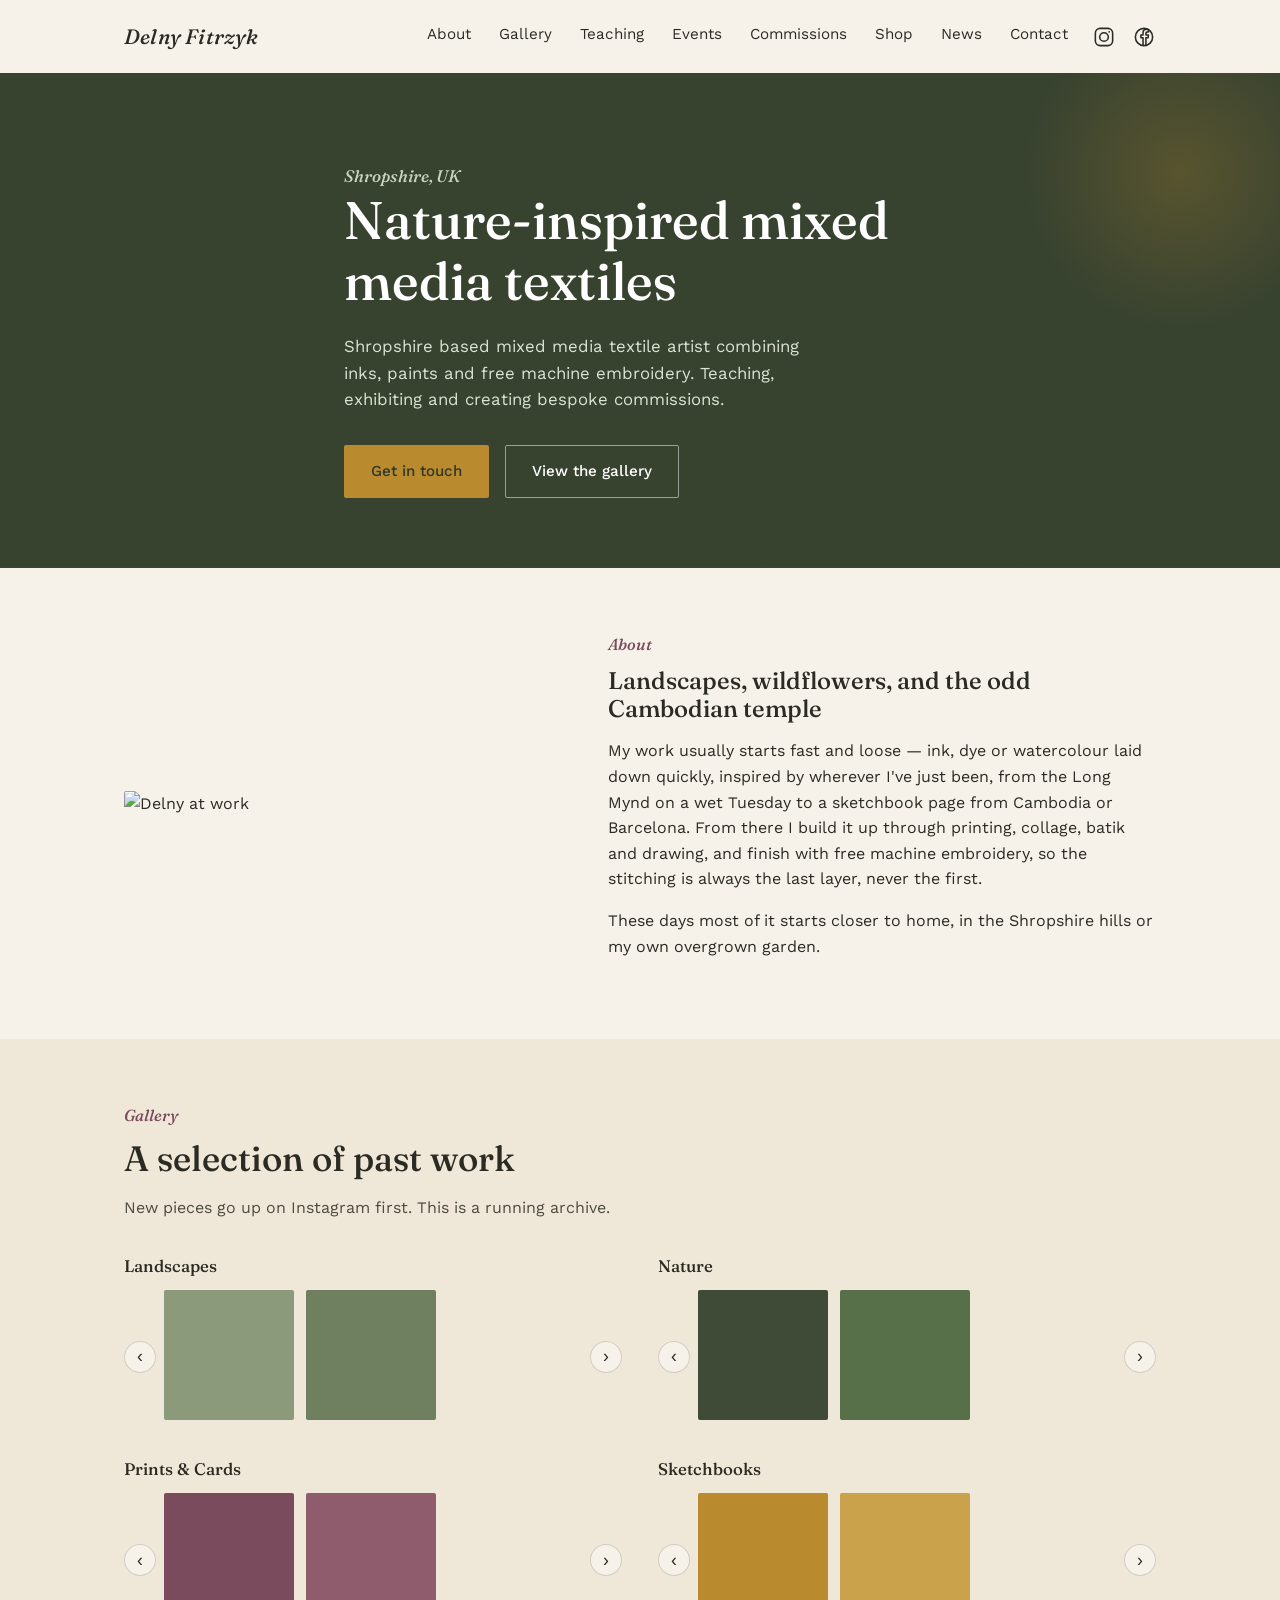
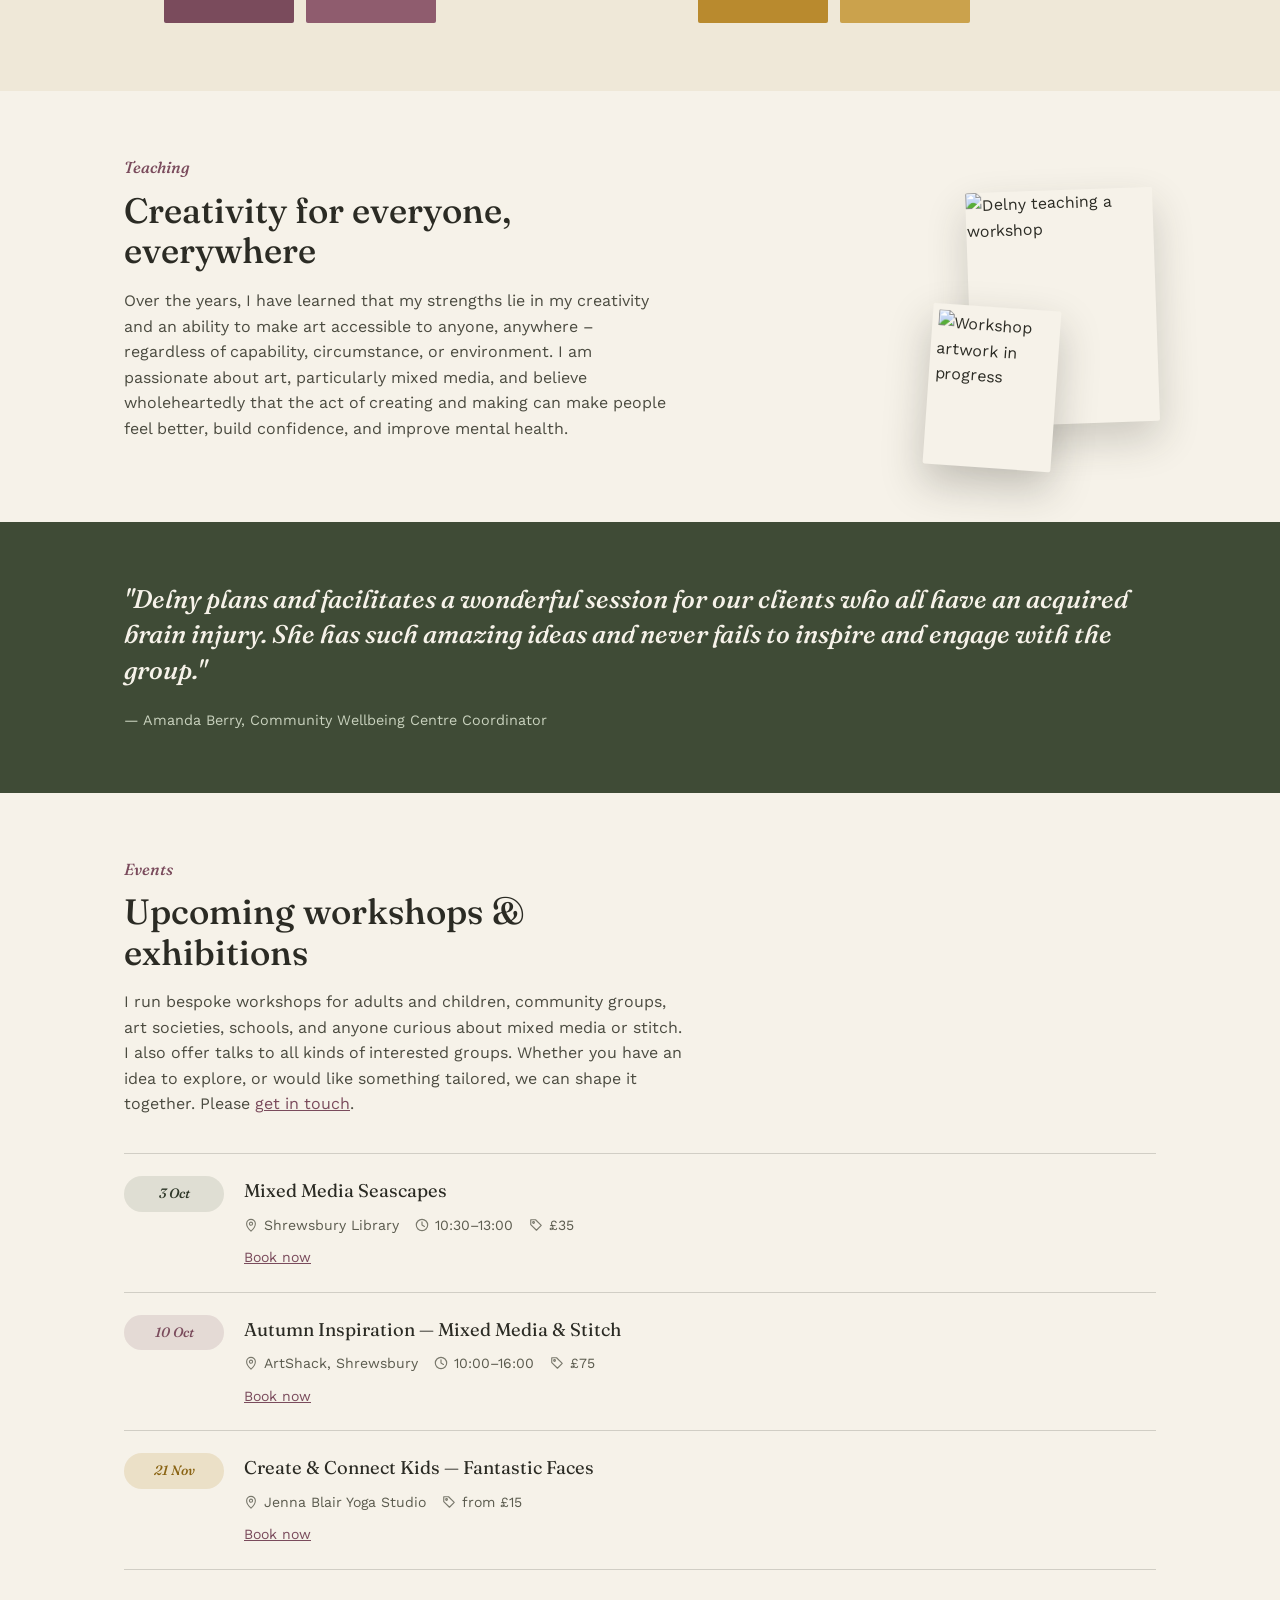
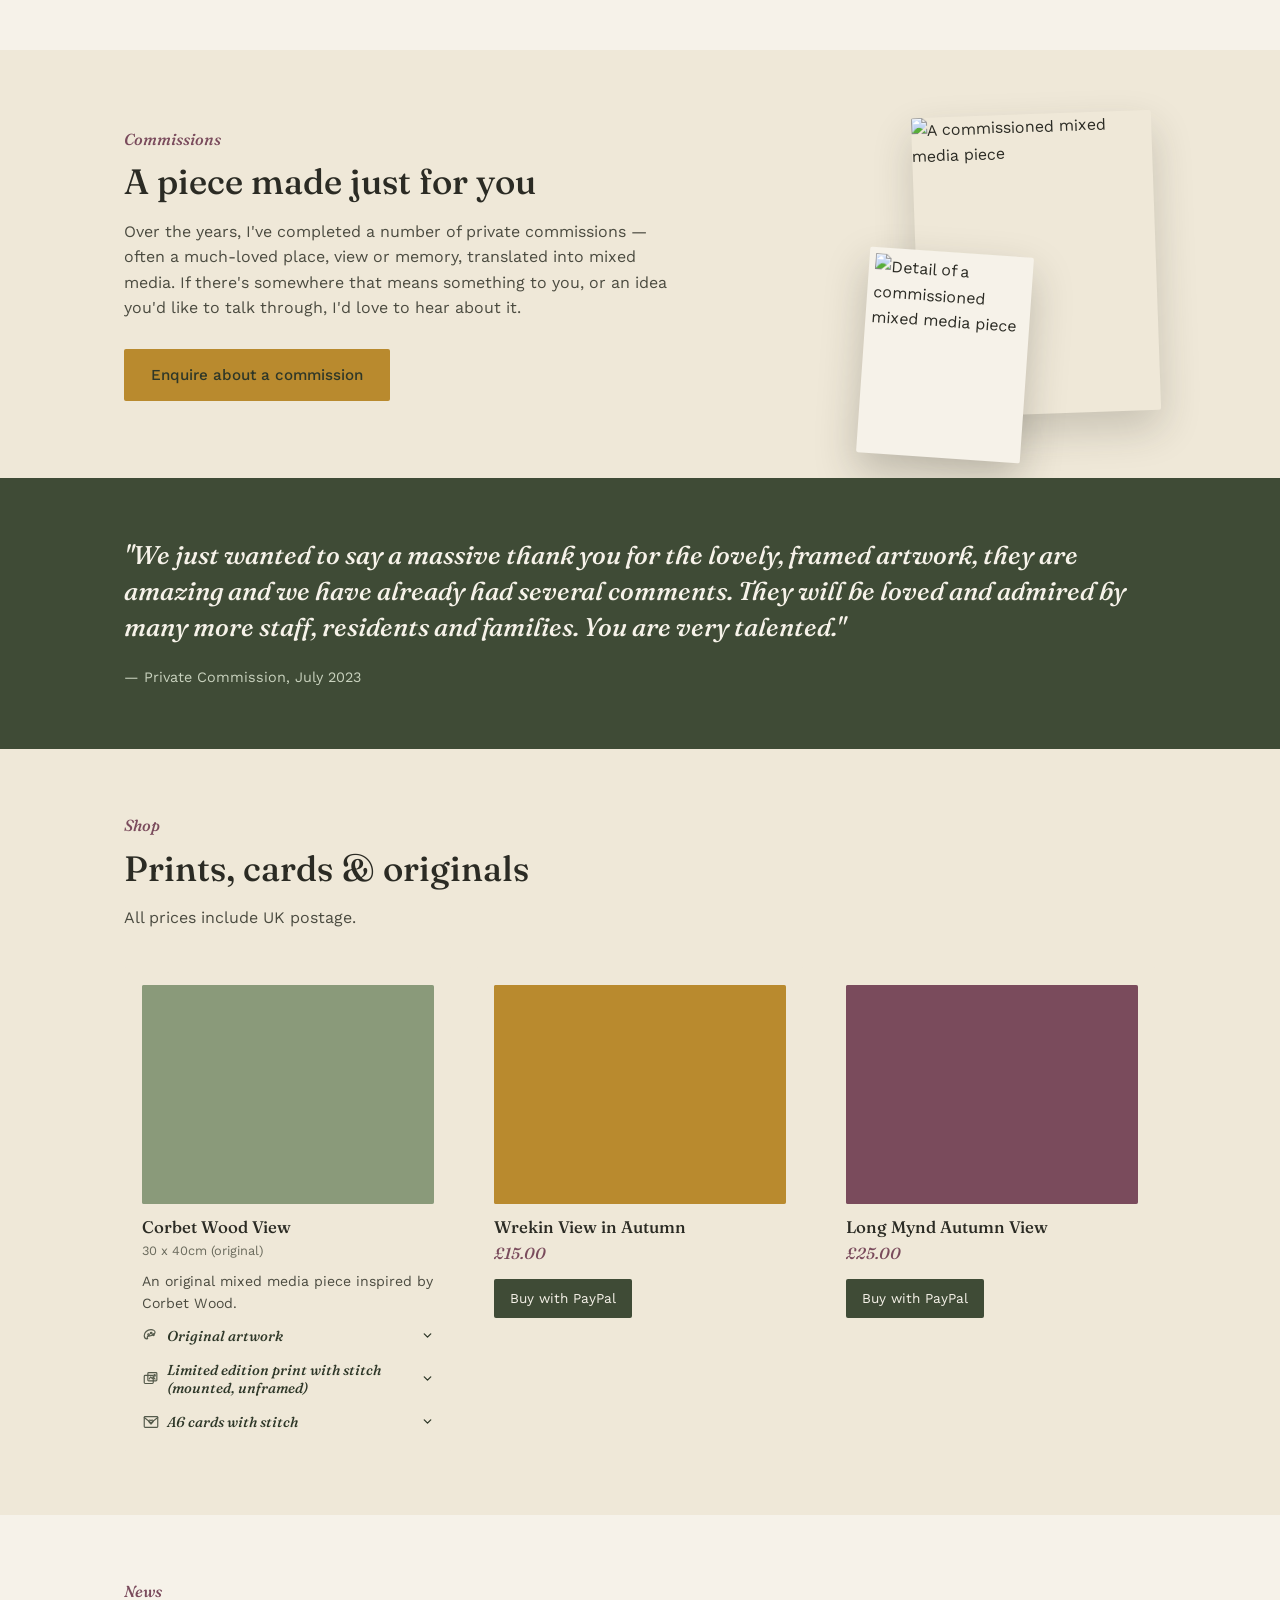
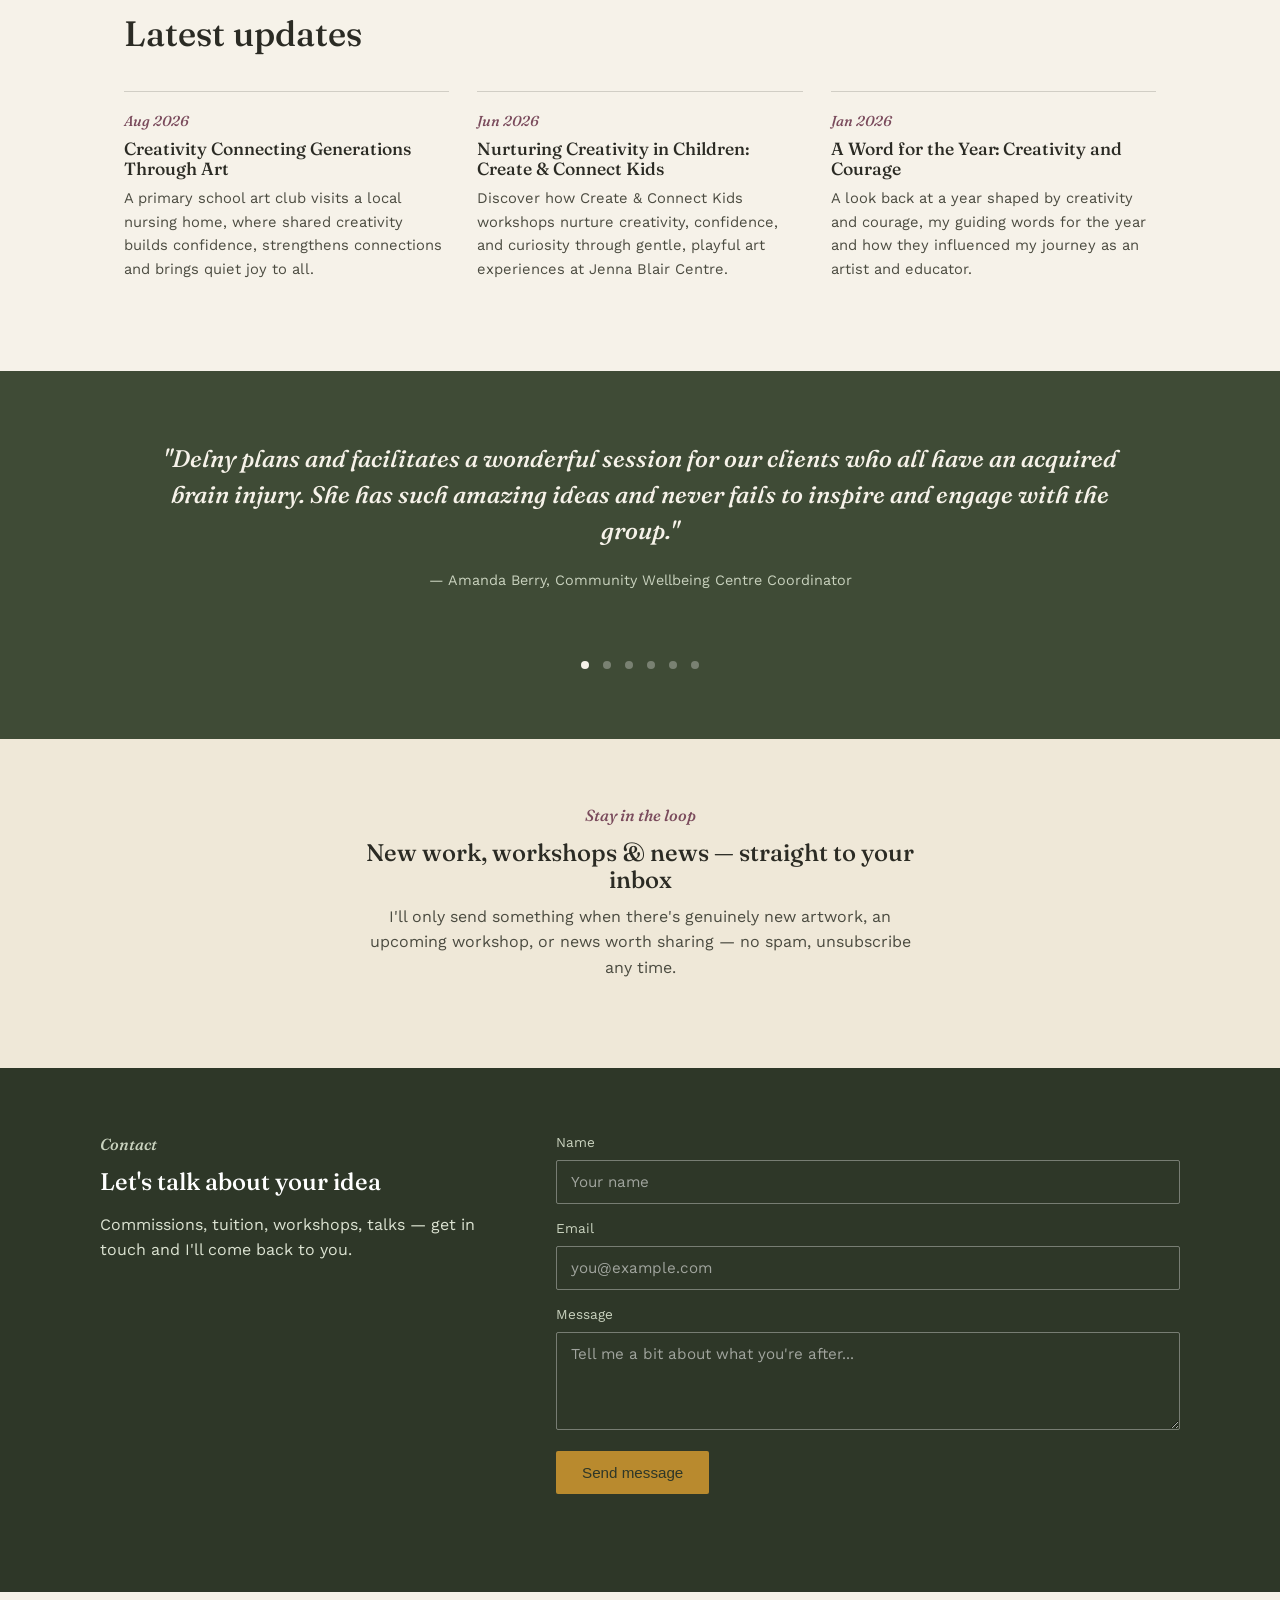
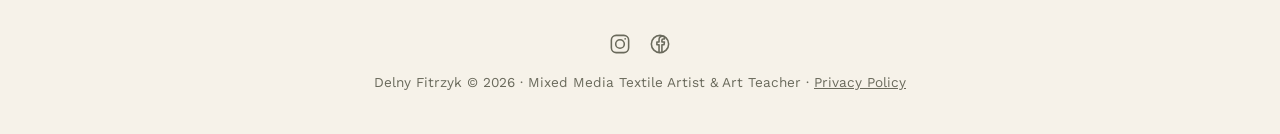
==== commit 5d3df7e4: "Accessibility and polish: tap targets, skip link, 404 page, PNG icons, share image, full sitemap - L" ====
--- a/index.html
+++ b/index.html
@@ -7,14 +7,20 @@
 <meta name="description" content="Shropshire-based mixed media textile artist combining inks, paints and free machine embroidery. Workshops, talks, exhibitions, bespoke commissions, prints and cards.">
 <link rel="canonical" href="https://delny.org/">
 <link rel="icon" href="favicon.svg" type="image/svg+xml">
+<link rel="icon" href="favicon-32.png" sizes="32x32" type="image/png">
+<link rel="apple-touch-icon" href="apple-touch-icon.png">
 <meta name="theme-color" content="#3F4B36">
 <meta property="og:type" content="website">
 <meta property="og:site_name" content="Delny Fitrzyk">
 <meta property="og:title" content="Delny Fitrzyk — Mixed Media Textile Artist & Art Teacher">
 <meta property="og:description" content="Shropshire-based mixed media textile artist combining inks, paints and free machine embroidery. Workshops, talks, exhibitions and bespoke commissions.">
 <meta property="og:url" content="https://delny.org/">
-<meta property="og:image" content="https://lh3.googleusercontent.com/d/1t58tdUTsbZOy5jJSNsnALin8qFEDSBko=w1200">
+<meta property="og:image" content="https://delny.org/og-image.png">
+<meta property="og:image:width" content="1200">
+<meta property="og:image:height" content="630">
+<meta property="og:image:alt" content="Delny Fitrzyk — mixed media textile artist and art teacher, Shropshire">
 <meta name="twitter:card" content="summary_large_image">
+<meta name="twitter:image" content="https://delny.org/og-image.png">
 <script type="application/ld+json">
 {
   "@context": "https://schema.org",
@@ -32,6 +38,8 @@
 <link rel="stylesheet" href="shared.css">
 </head>
 <body>
+
+<a class="skip-link" href="#main">Skip to content</a>
 
 <header>
   <div class="wrap">
@@ -65,6 +73,8 @@
     </div>
   </div>
 </header>
+
+<main id="main">
 
 <section class="hero">
   <div class="wrap">
@@ -412,6 +422,8 @@
     </form>
   </div>
 </div>
+
+</main>
 
 <footer>
   <div class="wrap">
--- a/shared.css
+++ b/shared.css
@@ -81,6 +81,24 @@
 .hp-field{position:absolute;left:-9999px;top:auto;width:1px;height:1px;overflow:hidden;}
 
 .header-right{display:flex;align-items:center;gap:24px;}
+/* "Skip to content" — invisible until a keyboard user tabs to it */
+.skip-link{
+  position:absolute;left:12px;top:-64px;z-index:100;
+  background:var(--moss);color:var(--linen);
+  padding:10px 16px;border-radius:2px;text-decoration:none;
+  transition:top .15s ease;
+}
+.skip-link:focus{top:12px;}
+
+/* Small controls get a larger invisible touch area (about 44px, the
+   usual comfortable minimum for a thumb) without changing how they
+   look: the pseudo-element extends the clickable box past the visible
+   one. */
+.social-links a,.gallery-arrow,.blurb-toggle,.event-link,.news-card .read-more,.testimonial-dot{position:relative;}
+.social-links a::after,.gallery-arrow::after{content:"";position:absolute;inset:-10px;}
+.blurb-toggle::after,.event-link::after,.news-card .read-more::after{content:"";position:absolute;inset:-12px -8px;}
+.testimonial-dot::after{content:"";position:absolute;inset:-9px;}
+
 .social-links{display:flex;gap:16px;}
 .social-links a{display:flex;}
 .social-links a:hover{color:var(--berry);}
@@ -280,7 +298,7 @@
   line-height:1.5;
 }
 .testimonial-slide cite{font-style:normal;color:#C9D2BE;font-size:0.9rem;}
-.testimonial-dots{display:flex;justify-content:center;gap:9px;margin-top:32px;}
+.testimonial-dots{display:flex;justify-content:center;gap:14px;margin-top:32px;}
 .testimonial-dot{
   width:8px;height:8px;padding:0;border-radius:50%;
   background:rgba(255,255,255,0.3);border:none;cursor:pointer;
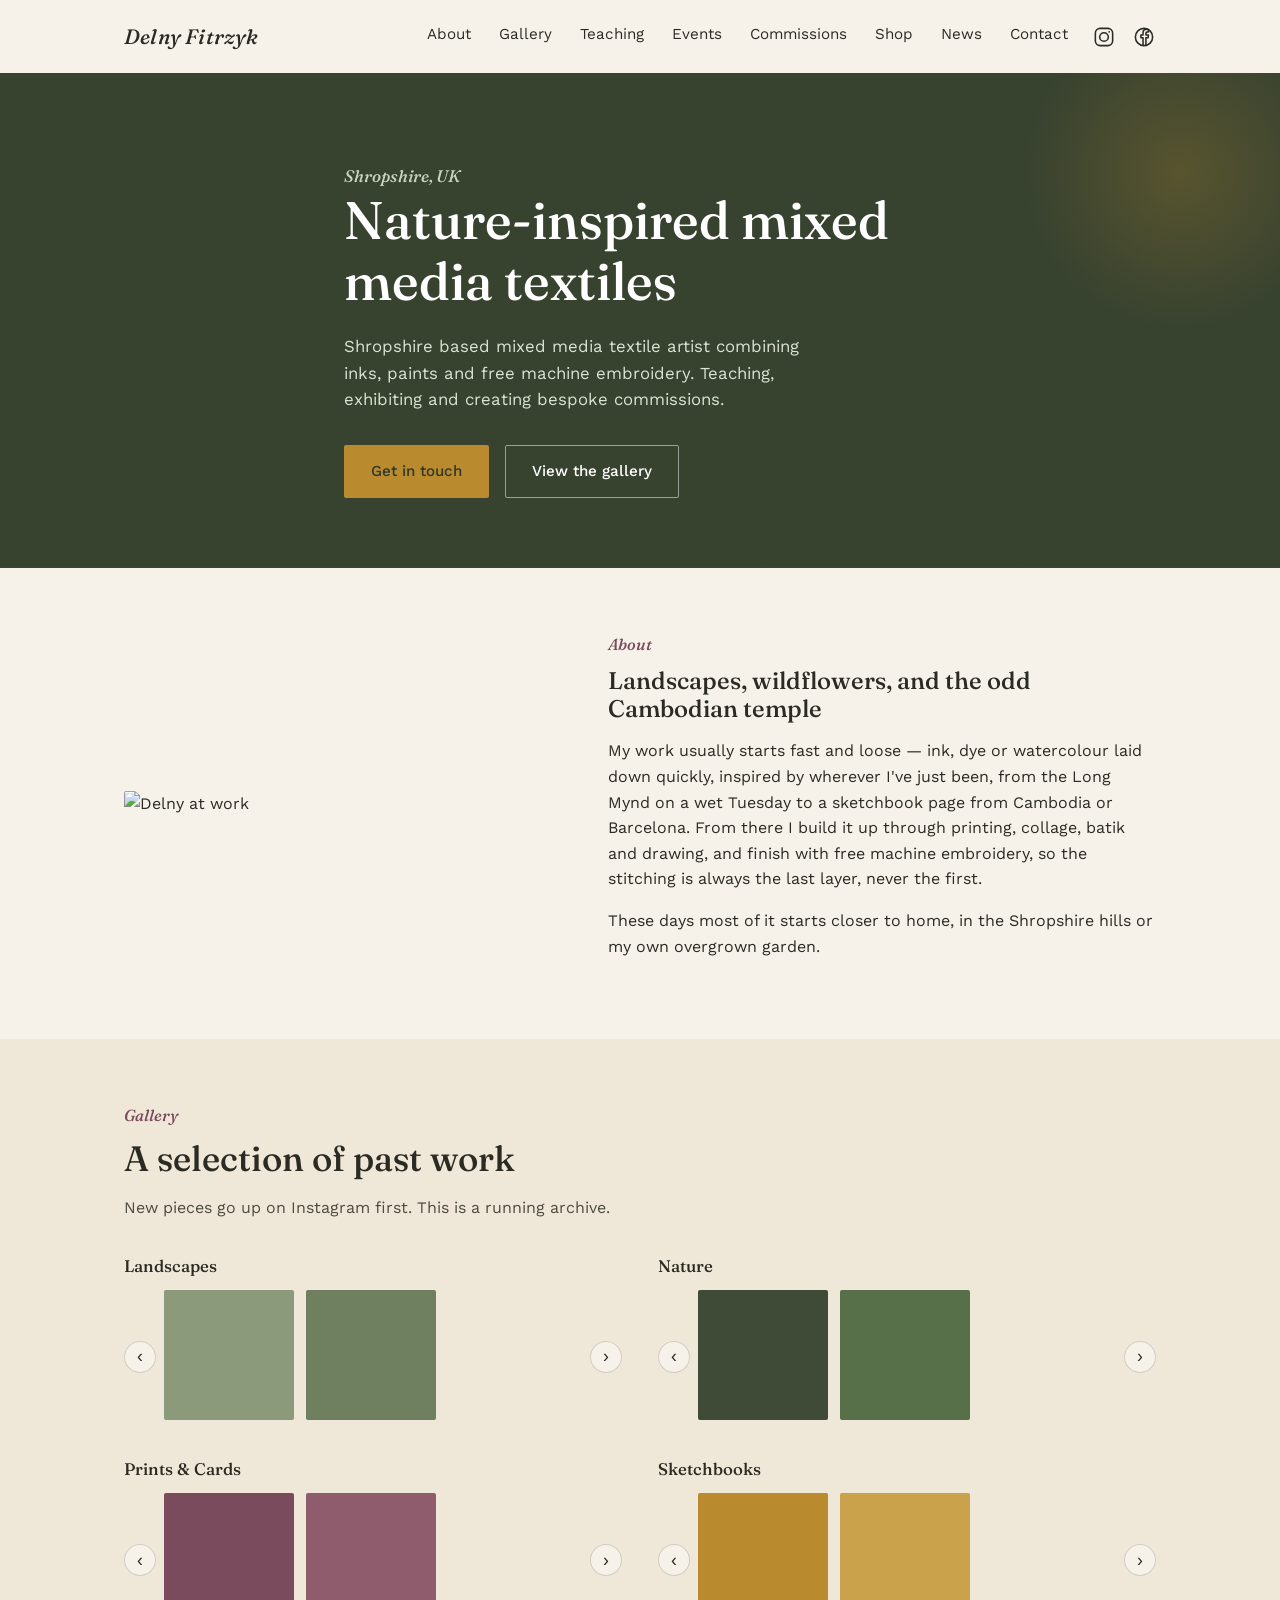
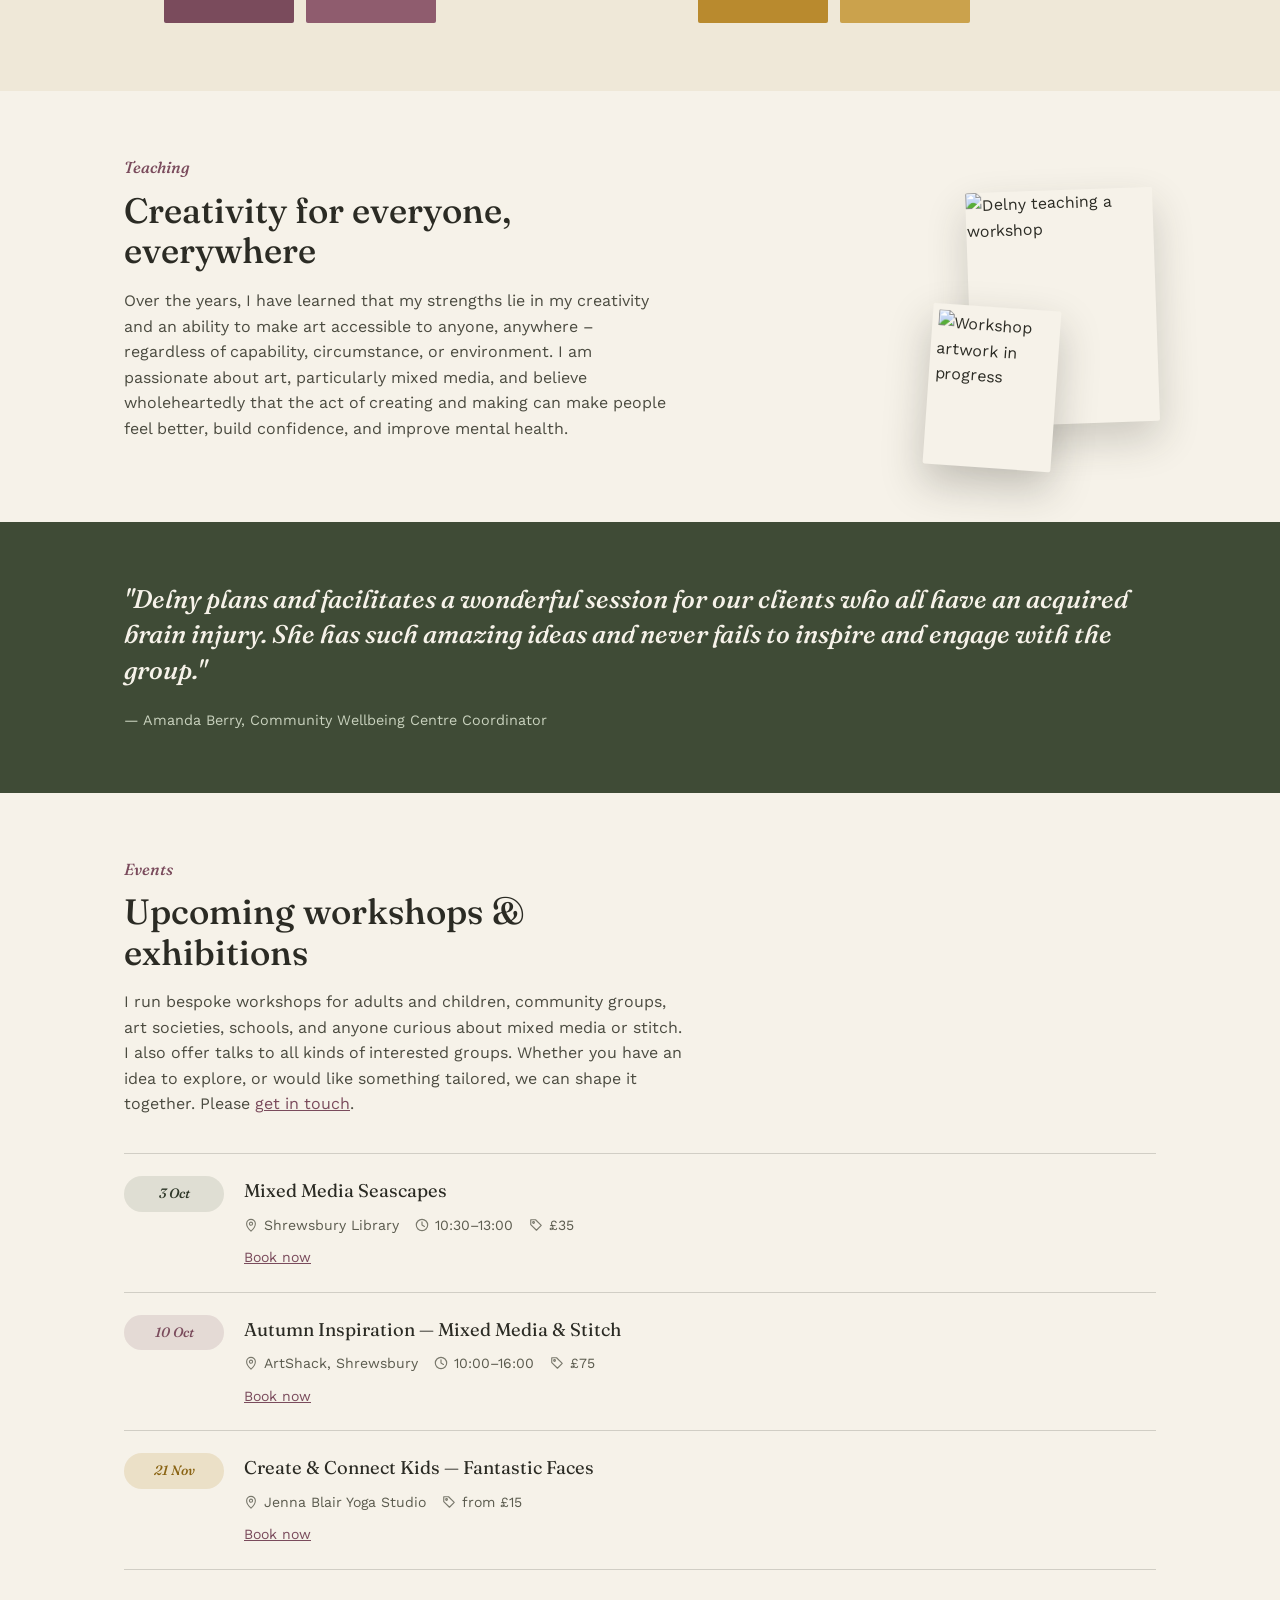
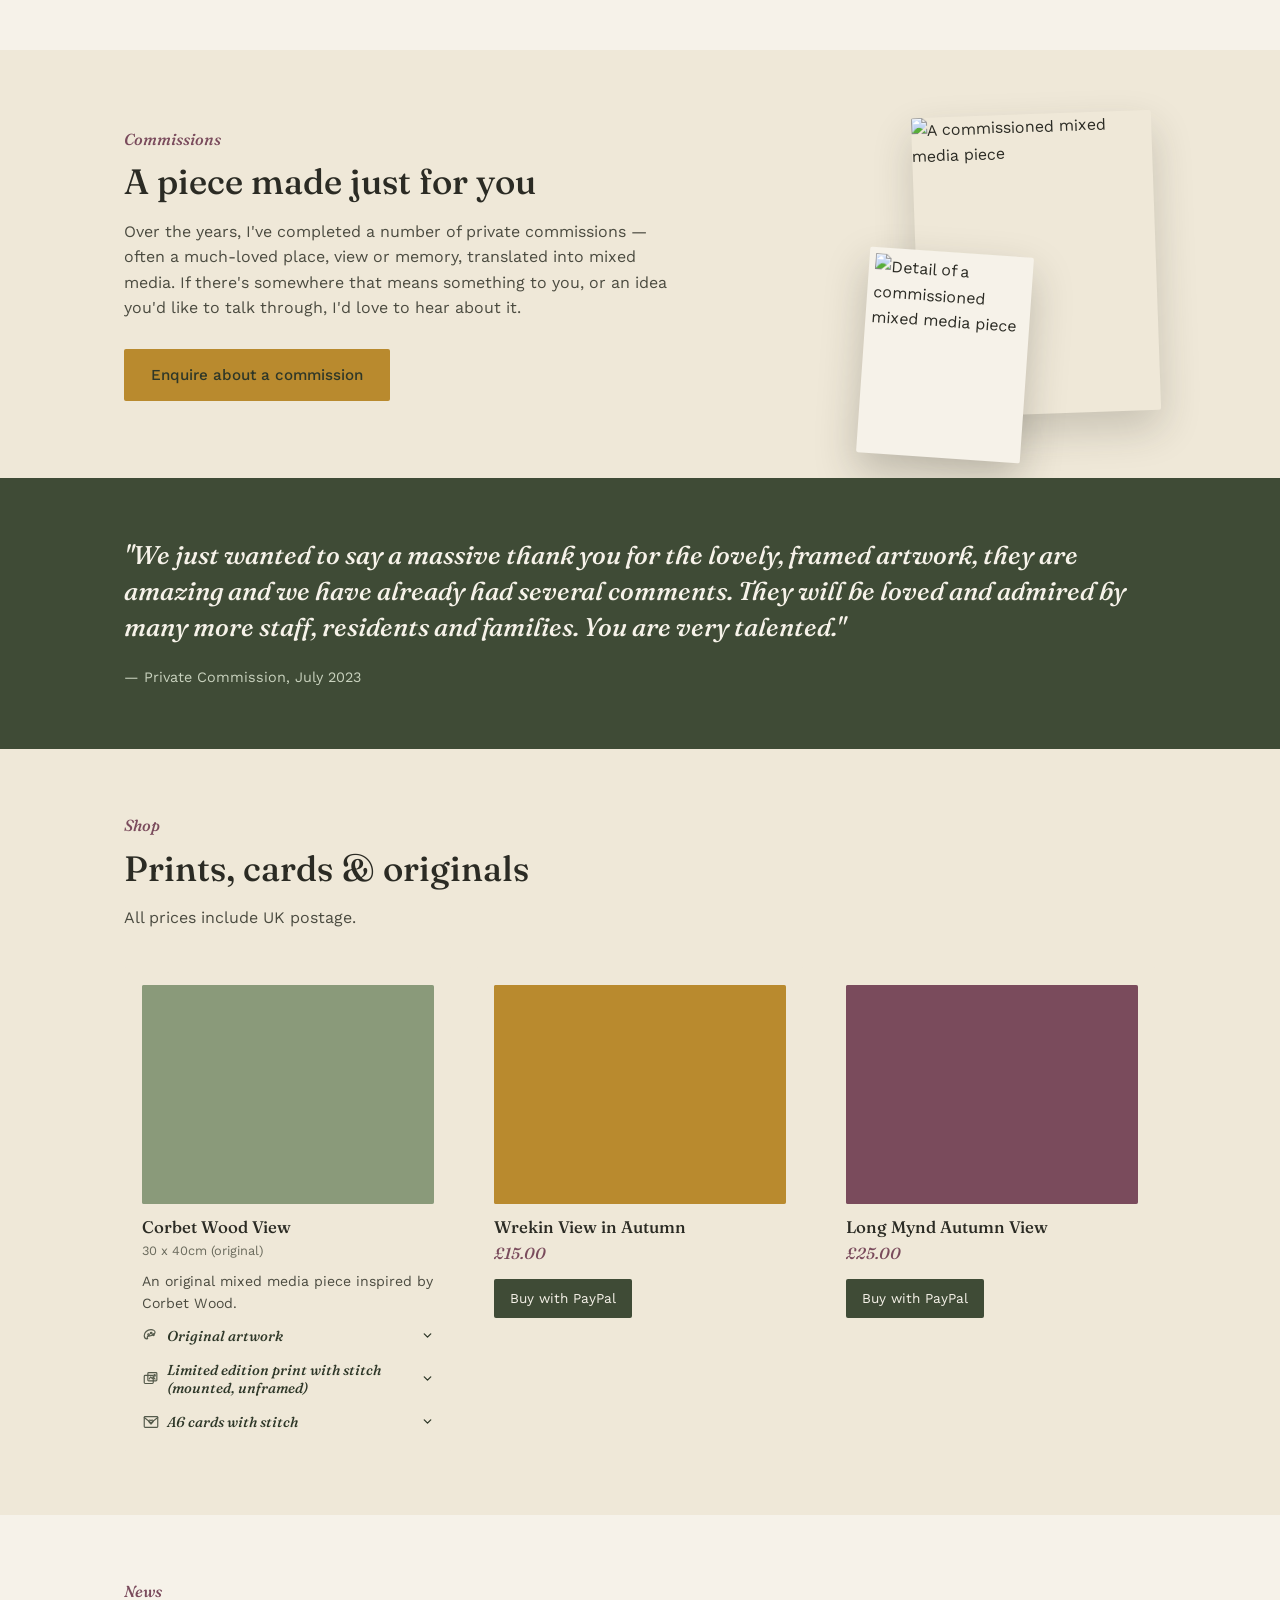
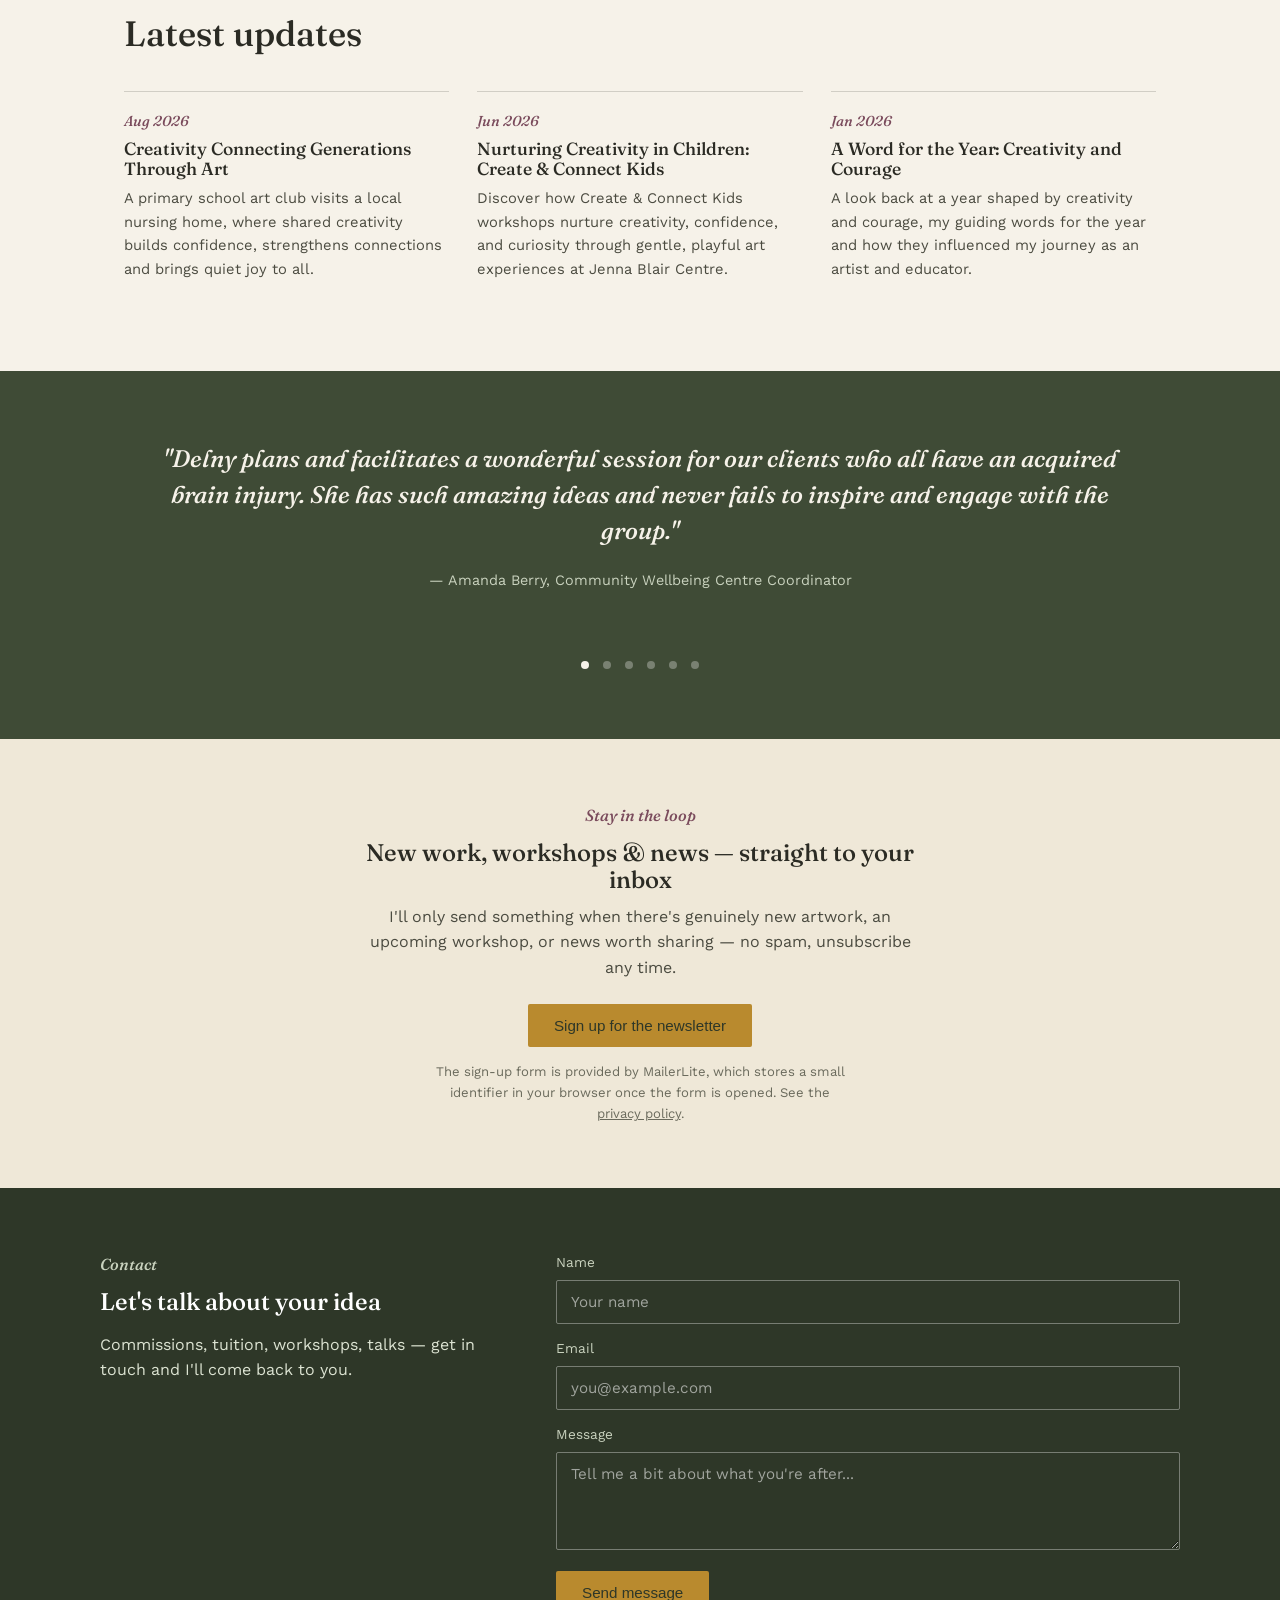
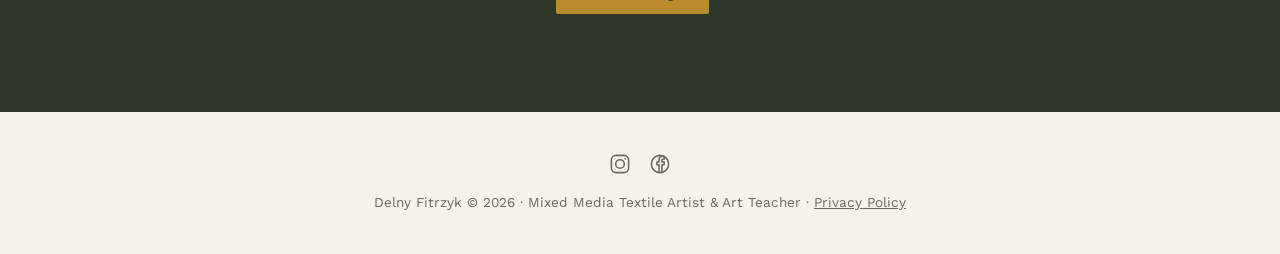
==== commit 77ab8e0b: "Load MailerLite only when the newsletter button is clicked; make the privacy policy match - Nothing " ====
--- a/index.html
+++ b/index.html
@@ -90,7 +90,7 @@
 
 <section id="about" class="reveal">
   <div class="wrap about-grid">
-    <img src="https://lh3.googleusercontent.com/d/1VhbnzLBuIXxuMlL-cVqFfvsJ6RtRI_B_=w1200" alt="Delny at work">
+    <img src="https://lh3.googleusercontent.com/d/1VhbnzLBuIXxuMlL-cVqFfvsJ6RtRI_B_=w1200-rj-l82" alt="Delny at work">
     <div class="about-text">
       <span class="eyebrow-plain">About</span>
       <h2>Landscapes, wildflowers, and the odd Cambodian temple</h2>
@@ -164,8 +164,8 @@
       <p>Over the years, I have learned that my strengths lie in my creativity and an ability to make art accessible to anyone, anywhere – regardless of capability, circumstance, or environment. I am passionate about art, particularly mixed media, and believe wholeheartedly that the act of creating and making can make people feel better, build confidence, and improve mental health.</p>
     </div>
     <div class="teaching-photos">
-      <figure class="photo-a"><img src="https://lh3.googleusercontent.com/d/1ECT77M3Dz93BhXFvCK7eLD4ZlykrnAMx=w1000" alt="Delny teaching a workshop"></figure>
-      <figure class="photo-b"><img src="https://lh3.googleusercontent.com/d/19YUVKjxfts3k8allMdH8sF5SA_fYZc-X=w1000" alt="Workshop artwork in progress"></figure>
+      <figure class="photo-a"><img src="https://lh3.googleusercontent.com/d/1ECT77M3Dz93BhXFvCK7eLD4ZlykrnAMx=w1000-rj-l82" alt="Delny teaching a workshop"></figure>
+      <figure class="photo-b"><img src="https://lh3.googleusercontent.com/d/19YUVKjxfts3k8allMdH8sF5SA_fYZc-X=w1000-rj-l82" alt="Workshop artwork in progress"></figure>
     </div>
   </div>
 </section>
@@ -237,8 +237,8 @@
       <a href="#contact" class="btn btn-primary" style="margin-top:12px;">Enquire about a commission</a>
     </div>
     <div class="teaching-photos">
-      <figure class="photo-a"><img src="https://lh3.googleusercontent.com/d/1uaTo7_L-D4SRZh6S9-Q4d7pOc_n18Nhh=w1000" alt="A commissioned mixed media piece"></figure>
-      <figure class="photo-b"><img src="https://lh3.googleusercontent.com/d/1BgbHfH4Ppra8lFtesJAtGezlVSGqnyl3=w1000" alt="Detail of a commissioned mixed media piece"></figure>
+      <figure class="photo-a"><img src="https://lh3.googleusercontent.com/d/1uaTo7_L-D4SRZh6S9-Q4d7pOc_n18Nhh=w1000-rj-l82" alt="A commissioned mixed media piece"></figure>
+      <figure class="photo-b"><img src="https://lh3.googleusercontent.com/d/1BgbHfH4Ppra8lFtesJAtGezlVSGqnyl3=w1000-rj-l82" alt="Detail of a commissioned mixed media piece"></figure>
     </div>
   </div>
 </section>
@@ -391,7 +391,15 @@
     <h2>New work, workshops &amp; news — straight to your inbox</h2>
     <p>I'll only send something when there's genuinely new artwork, an upcoming workshop, or news worth sharing — no spam, unsubscribe any time.</p>
     <div class="newsletter-form">
-      <div class="ml-embedded" data-form="CTiuIo"></div>
+      <!-- Nothing from MailerLite is loaded until the visitor clicks this
+           button (see the script at the end of the page) — so just
+           visiting the site stores nothing about them with MailerLite. -->
+      <button type="button" id="newsletter-open" class="btn btn-primary" style="border:none;cursor:pointer;" aria-controls="newsletter-embed" aria-expanded="false">Sign up for the newsletter</button>
+      <p class="newsletter-note" id="newsletter-note">The sign-up form is provided by MailerLite, which stores a small identifier in your browser once the form is opened. See the <a href="privacy.html" style="text-decoration:underline;">privacy policy</a>.</p>
+      <div id="newsletter-embed" hidden>
+        <div class="ml-embedded" data-form="CTiuIo"></div>
+      </div>
+      <noscript><p class="newsletter-note"><a href="https://delny-fitrzyk-ctoxic.subscribepage.io" style="text-decoration:underline;">Sign up for the newsletter here</a></p></noscript>
     </div>
   </div>
 </section>
@@ -490,7 +498,7 @@
         : `href="#" data-lightbox="true"`;
       return `
       <a ${attrs}>
-        <figure><img src="${escapeHtml(toImageUrl(item.ImageURL, 320))}" data-full="${escapeHtml(toImageUrl(item.ImageURL, 1600))}" alt="${escapeHtml(item.Title)}" loading="lazy"></figure>
+        <figure><img src="${escapeHtml(toImageUrl(item.ImageURL, 320, true))}" data-full="${escapeHtml(toImageUrl(item.ImageURL, 1600, true))}" alt="${escapeHtml(item.Title)}" loading="lazy"></figure>
       </a>
     `;
     }).join('');
@@ -806,8 +814,8 @@
     return `
     <div class="shop-card">
       <div class="thumb">
-        <img class="thumb-bg" src="${escapeHtml(toImageUrl(item.ImageURL, 60))}" alt="" aria-hidden="true">
-        <img class="thumb-fg" src="${escapeHtml(toImageUrl(item.ImageURL, 700))}" alt="${escapeHtml(item.Title)}" loading="lazy">
+        <img class="thumb-bg" src="${escapeHtml(toImageUrl(item.ImageURL, 60, true))}" alt="" aria-hidden="true">
+        <img class="thumb-fg" src="${escapeHtml(toImageUrl(item.ImageURL, 700, true))}" alt="${escapeHtml(item.Title)}" loading="lazy">
       </div>
       <h3>${escapeHtml(item.Title)}</h3>
       ${item.Dimensions ? `<div class="dimensions">${escapeHtml(item.Dimensions)}</div>` : ''}
@@ -823,7 +831,7 @@
 function newsCardHtml(post, allPosts) {
   const href = `post.html?slug=${encodeURIComponent(newsPostSlug(post, allPosts))}`;
   const thumb = post.CoverImageURL
-    ? `<div class="thumb"><img src="${escapeHtml(toImageUrl(post.CoverImageURL, 700))}" alt="${escapeHtml(post.Title)}" loading="lazy"></div>`
+    ? `<div class="thumb"><img src="${escapeHtml(toImageUrl(post.CoverImageURL, 700, true))}" alt="${escapeHtml(post.Title)}" loading="lazy"></div>`
     : '';
   return `
     <a class="news-card" href="${href}">
@@ -1053,21 +1061,50 @@
 });
 </script>
 
-<!-- MailerLite Universal — powers the newsletter signup embed further up
-     this page (the div with class="ml-embedded"). This script is what
-     finds that div and turns it into an actual working form; it also
-     doubles as MailerLite's own visitor-tracking script (their
-     "Universal" script family, same idea as Google Analytics or a Meta
-     Pixel), so it's disclosed as a tracking script in the privacy
-     policy — see privacy.html. -->
+<!-- MailerLite Universal — powers the newsletter signup form (the div with
+     class="ml-embedded" in the Newsletter section). It finds that div and
+     turns it into a working form; it also doubles as MailerLite's own
+     visitor-tracking script and stores an identifier (ml_guid) in the
+     browser, which is why it is NOT loaded with the page. It only loads
+     when a visitor clicks "Sign up for the newsletter", so people who
+     never open the form have nothing stored. Disclosed in privacy.html.
+     The loader below is MailerLite's own snippet, unchanged, just wrapped
+     so it runs on that click instead of on page load. -->
 <script>
+(function () {
+  const btn = document.getElementById('newsletter-open');
+  const embed = document.getElementById('newsletter-embed');
+  const note = document.getElementById('newsletter-note');
+  if (!btn || !embed) return;
+
+  let loaded = false;
+  function loadMailerLite() {
+    if (loaded) return;
+    loaded = true;
     (function(w,d,e,u,f,l,n){w[f]=w[f]||function(){(w[f].q=w[f].q||[])
     .push(arguments);},l=d.createElement(e),l.async=1,l.src=u,
     n=d.getElementsByTagName(e)[0],n.parentNode.insertBefore(l,n);})
     (window,document,'script','https://assets.mailerlite.com/js/universal.js','ml');
     ml('account', '2632419');
+  }
+
+  btn.addEventListener('click', () => {
+    embed.hidden = false;
+    btn.hidden = true;
+    btn.setAttribute('aria-expanded', 'true');
+    if (note) note.textContent = 'Loading the sign-up form…';
+    loadMailerLite();
+    // once MailerLite has drawn the form, put the privacy note back
+    const timer = setInterval(() => {
+      if (embed.querySelector('input, form')) {
+        clearInterval(timer);
+        if (note) note.innerHTML = 'The sign-up form is provided by MailerLite. See the <a href="privacy.html" style="text-decoration:underline;">privacy policy</a>.';
+      }
+    }, 300);
+    setTimeout(() => clearInterval(timer), 15000);
+  });
+})();
 </script>
-<!-- End MailerLite Universal -->
 
 </body>
 </html>
--- a/shared.css
+++ b/shared.css
@@ -52,7 +52,17 @@
 @media(min-width:820px){nav{display:flex;}}
 
 /* mobile menu button + dropdown (built by initMobileNav in shared.js) */
-header{position:relative;z-index:20;}
+/* The header stays pinned to the top of the screen while scrolling, so
+   the menu is always one tap away. --header-h is set from the header's
+   real height by initStickyHeader() in shared.js; scroll-padding-top
+   uses it so that jumping to a section (#shop etc.) lands just below
+   the header instead of underneath it. It's the header's height minus
+   1px — flush, with no gap, because any gap would show a strip of the
+   section above peeping out under the header. (The 1px covers the
+   header's height being rounded to a whole pixel.) */
+header{position:sticky;top:0;z-index:20;transition:box-shadow .2s ease;}
+header.is-stuck{box-shadow:0 1px 0 rgba(43,43,36,0.08),0 8px 20px rgba(43,43,36,0.08);}
+html{scroll-padding-top:calc(var(--header-h, 76px) - 1px);}
 .nav-toggle{
   display:flex;flex-direction:column;justify-content:center;gap:5px;
   width:44px;height:44px;margin:-8px -10px -8px 0;padding:0 10px;
@@ -70,6 +80,10 @@
     padding:4px 24px 14px;
     border-top:1px solid rgba(43,43,36,0.12);
     box-shadow:0 14px 24px rgba(43,43,36,0.12);
+    /* never taller than the screen (a phone held sideways): scroll
+       inside the menu instead of running off the bottom */
+    max-height:calc(100vh - var(--header-h, 76px));
+    overflow-y:auto;
   }
   header.nav-open nav a{padding:14px 0;border-bottom:1px solid rgba(43,43,36,0.1);font-size:1.05rem;}
   header.nav-open nav a:last-child{border-bottom:none;}
@@ -120,7 +134,7 @@
   z-index:0;
   background-image:
     linear-gradient(rgba(46,55,40,0.45), rgba(46,55,40,0.45)),
-    url('https://lh3.googleusercontent.com/d/1t58tdUTsbZOy5jJSNsnALin8qFEDSBko=w1600');
+    url('https://lh3.googleusercontent.com/d/1t58tdUTsbZOy5jJSNsnALin8qFEDSBko=w1600-rj-l82');
   background-size:cover;
   background-position:center 40%;
 }
@@ -528,6 +542,8 @@
   max-width:420px;
   margin:24px auto 0;
 }
+.newsletter-form [hidden]{display:none;}
+.newsletter-wrap .newsletter-note{font-size:0.82rem;color:#6a6a5c;margin:14px 0 0;}
 
 /* contact */
 .contact-bg{background:var(--moss-dark);color:var(--linen);}
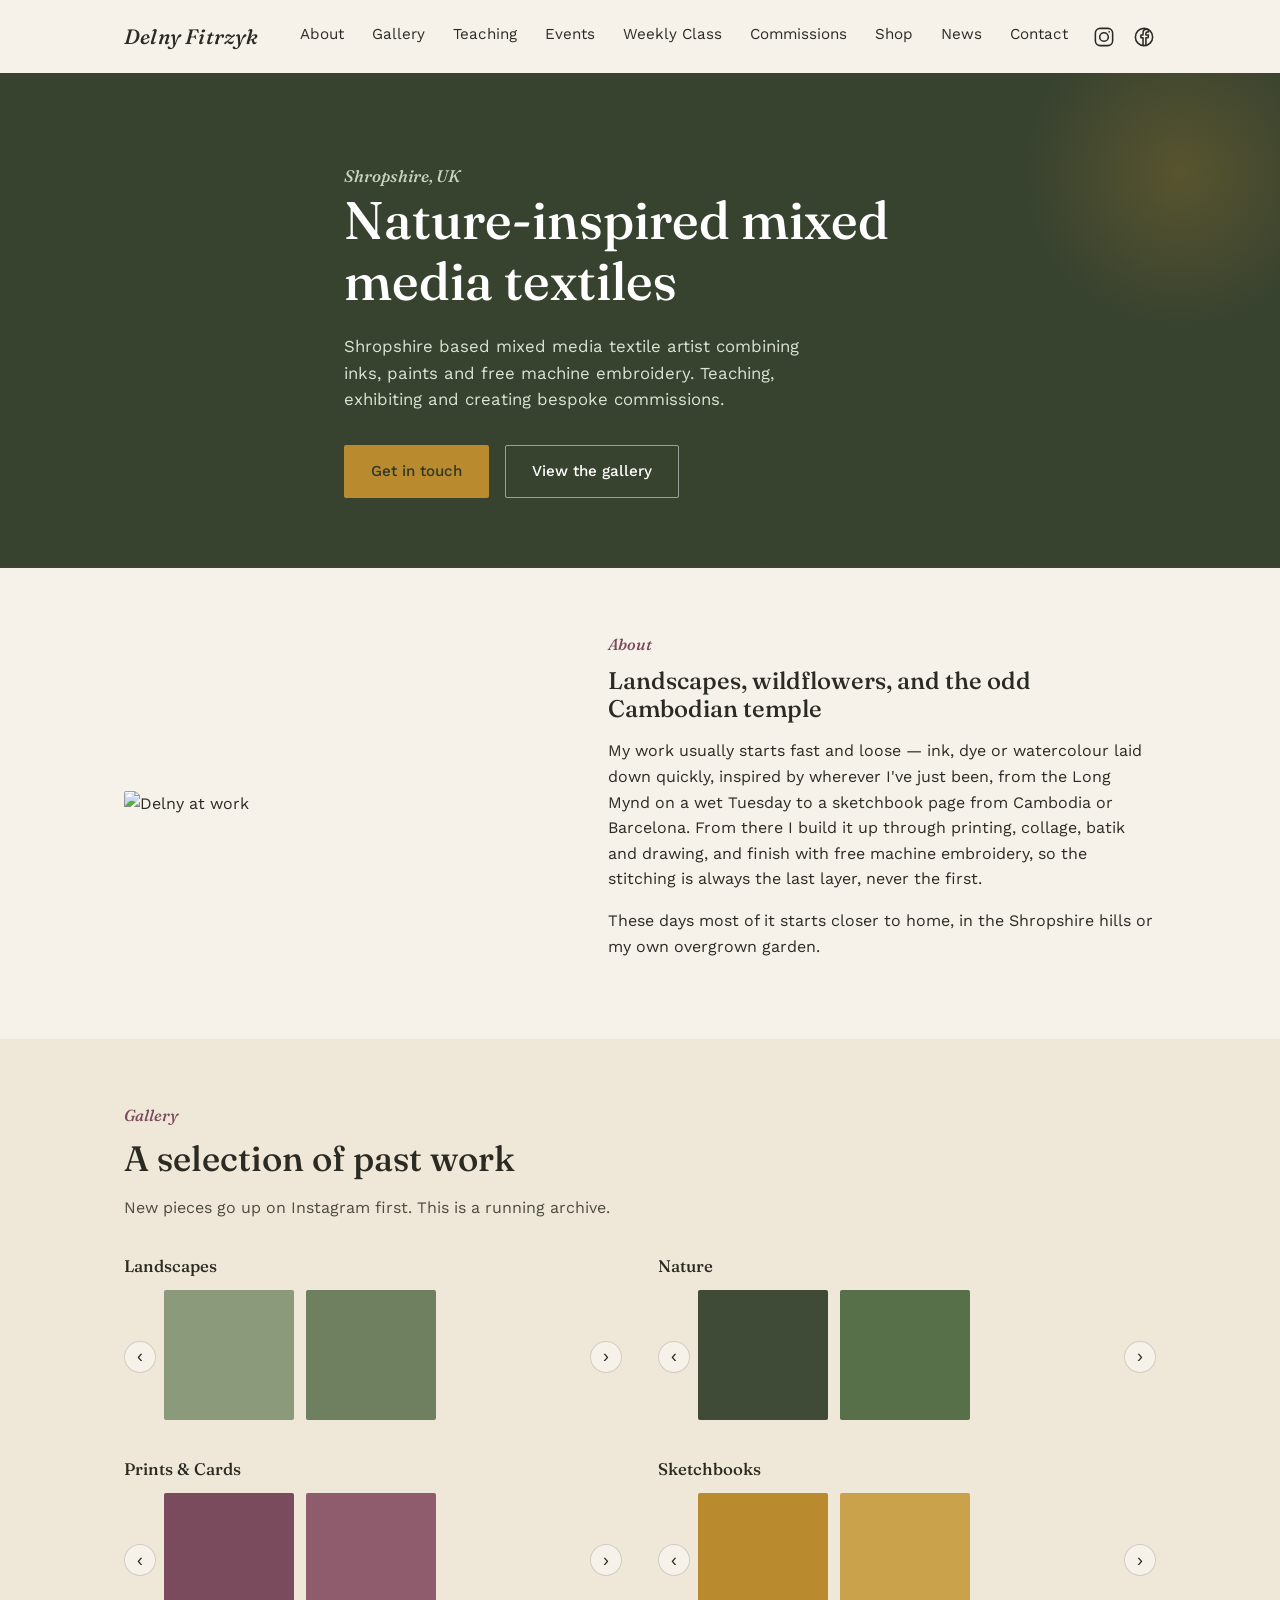
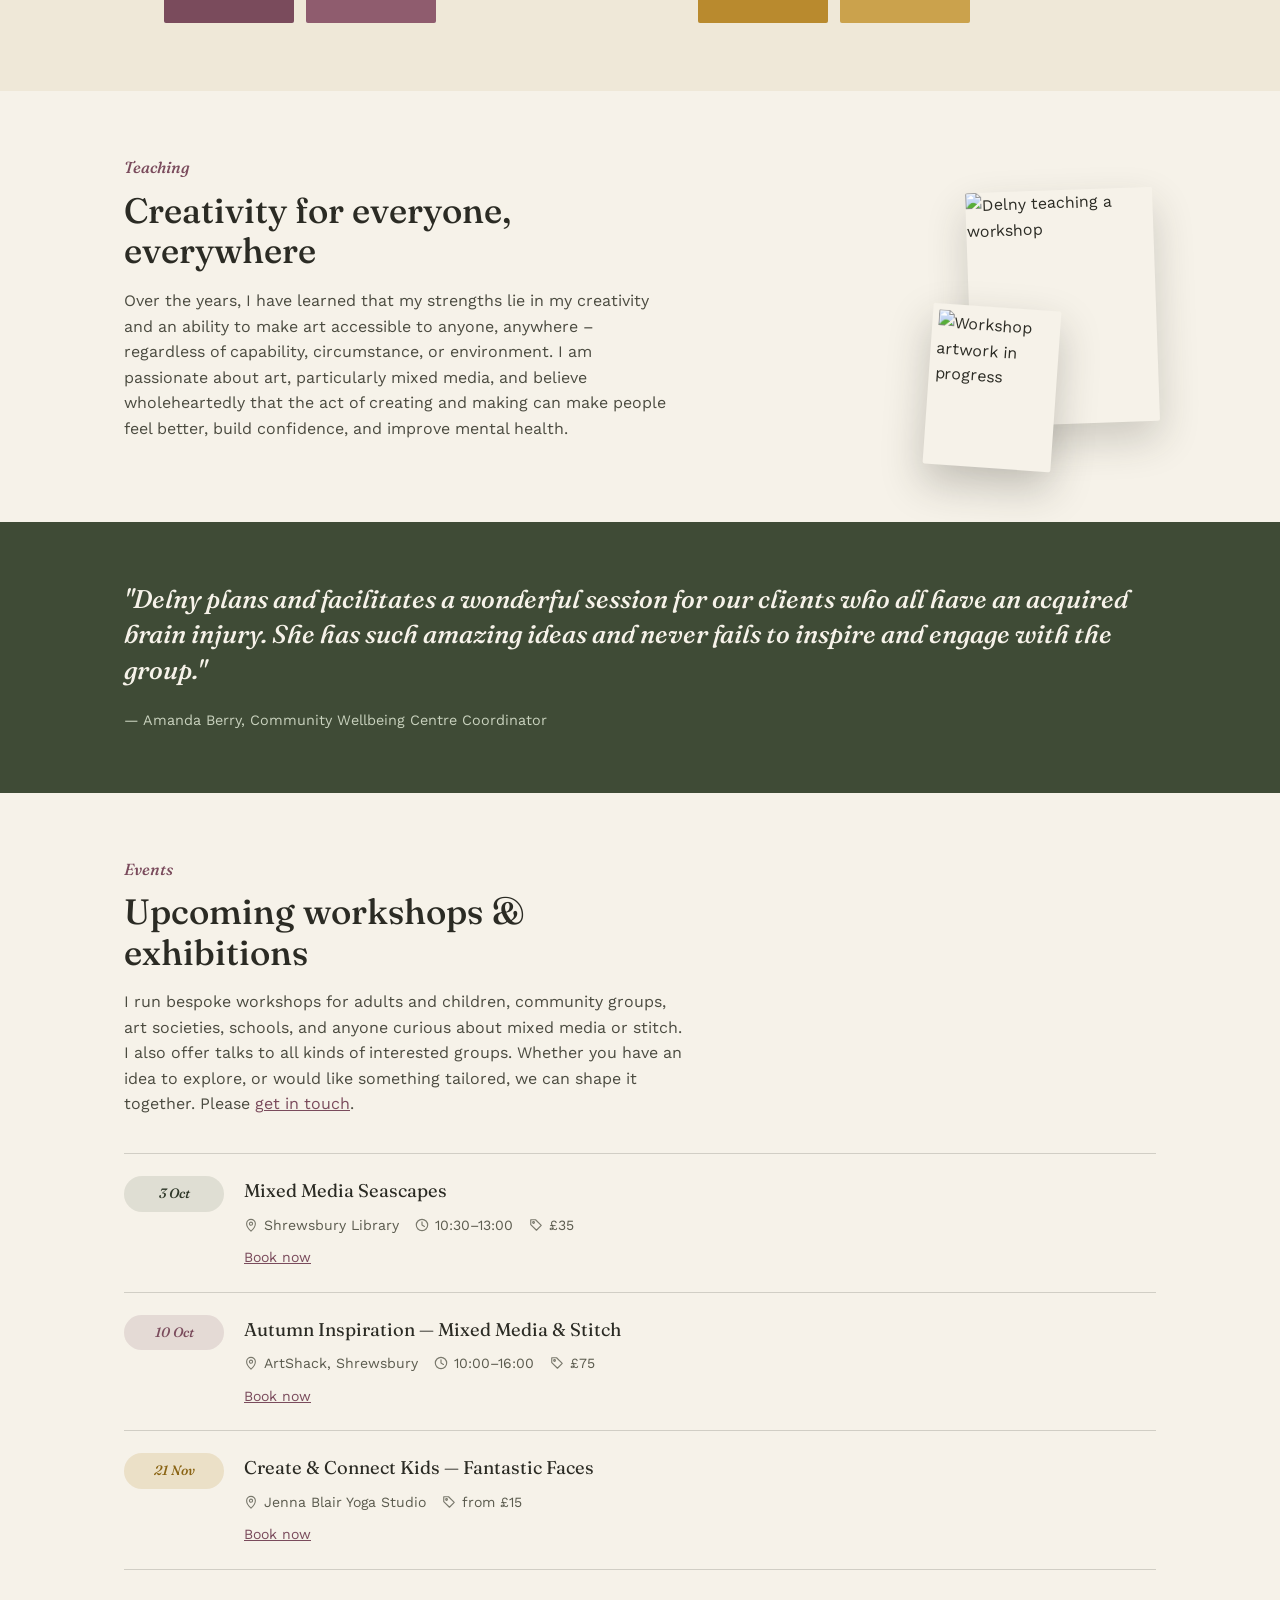
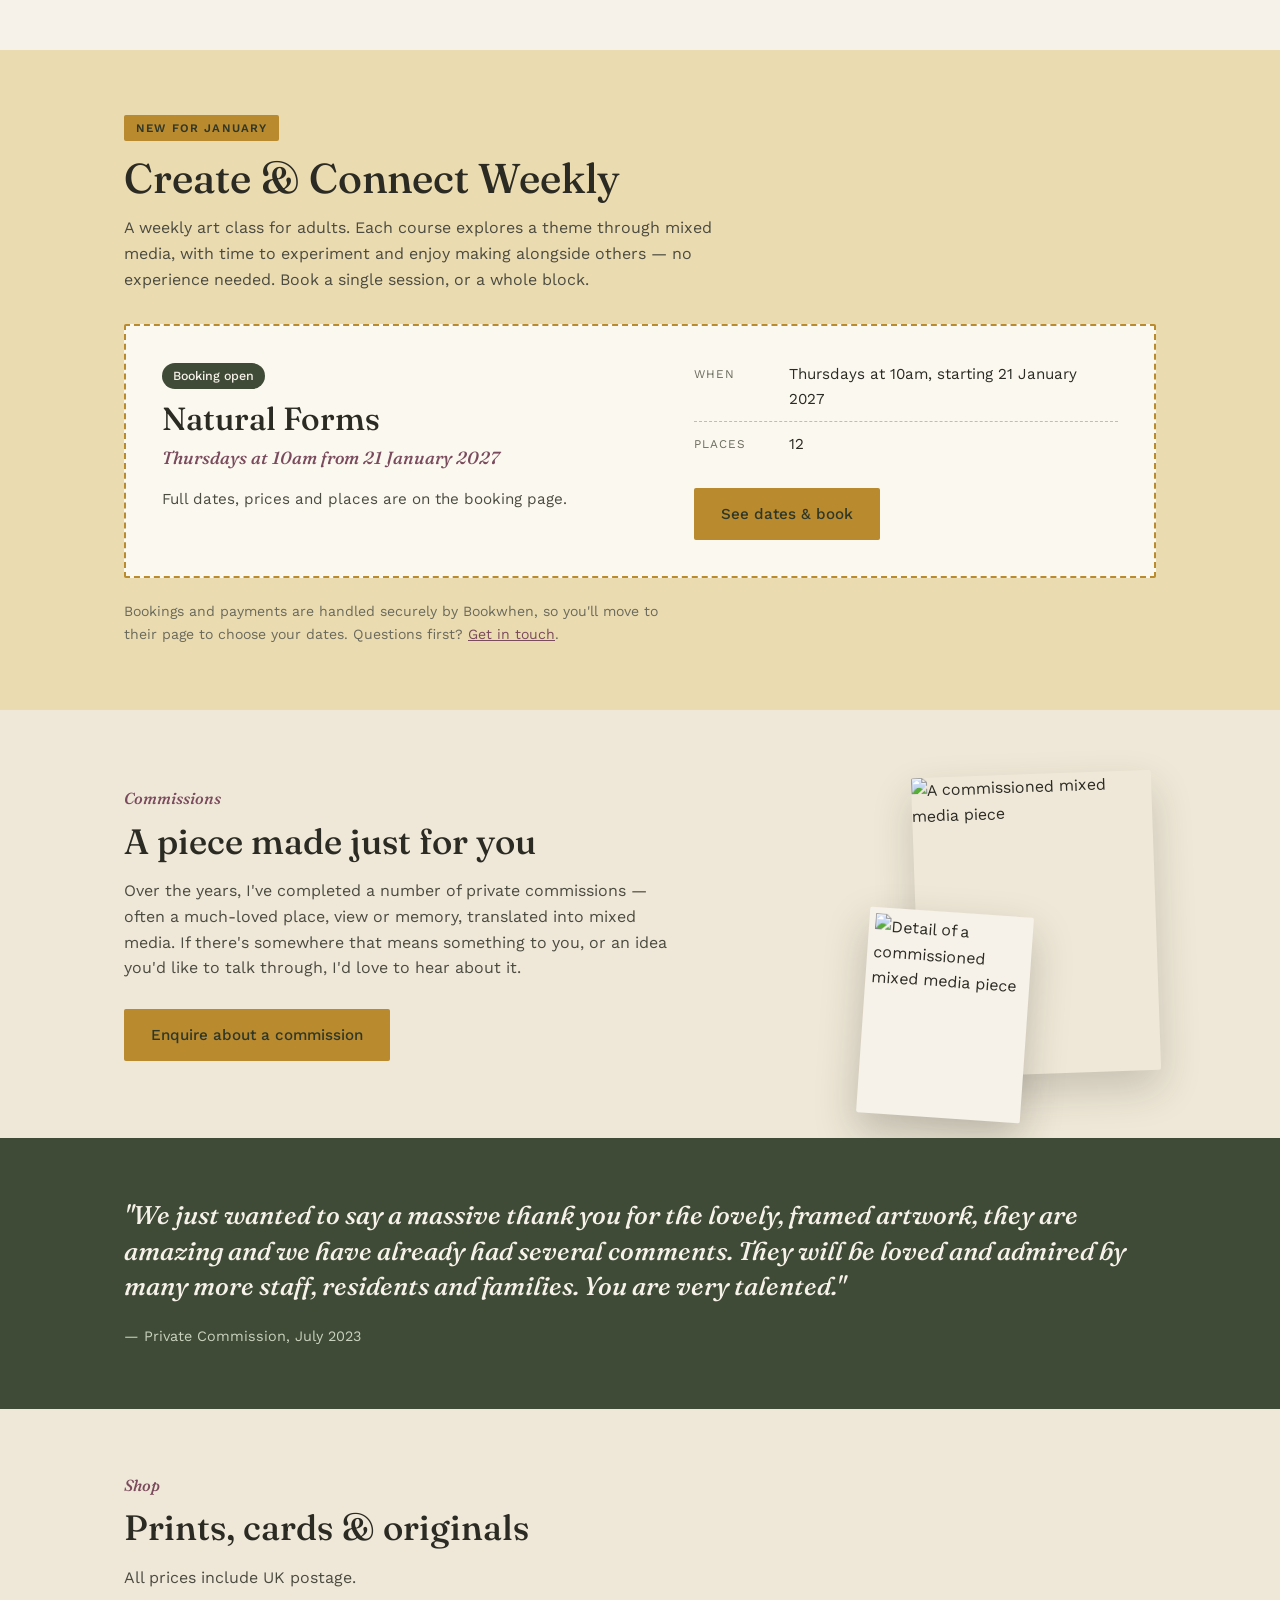
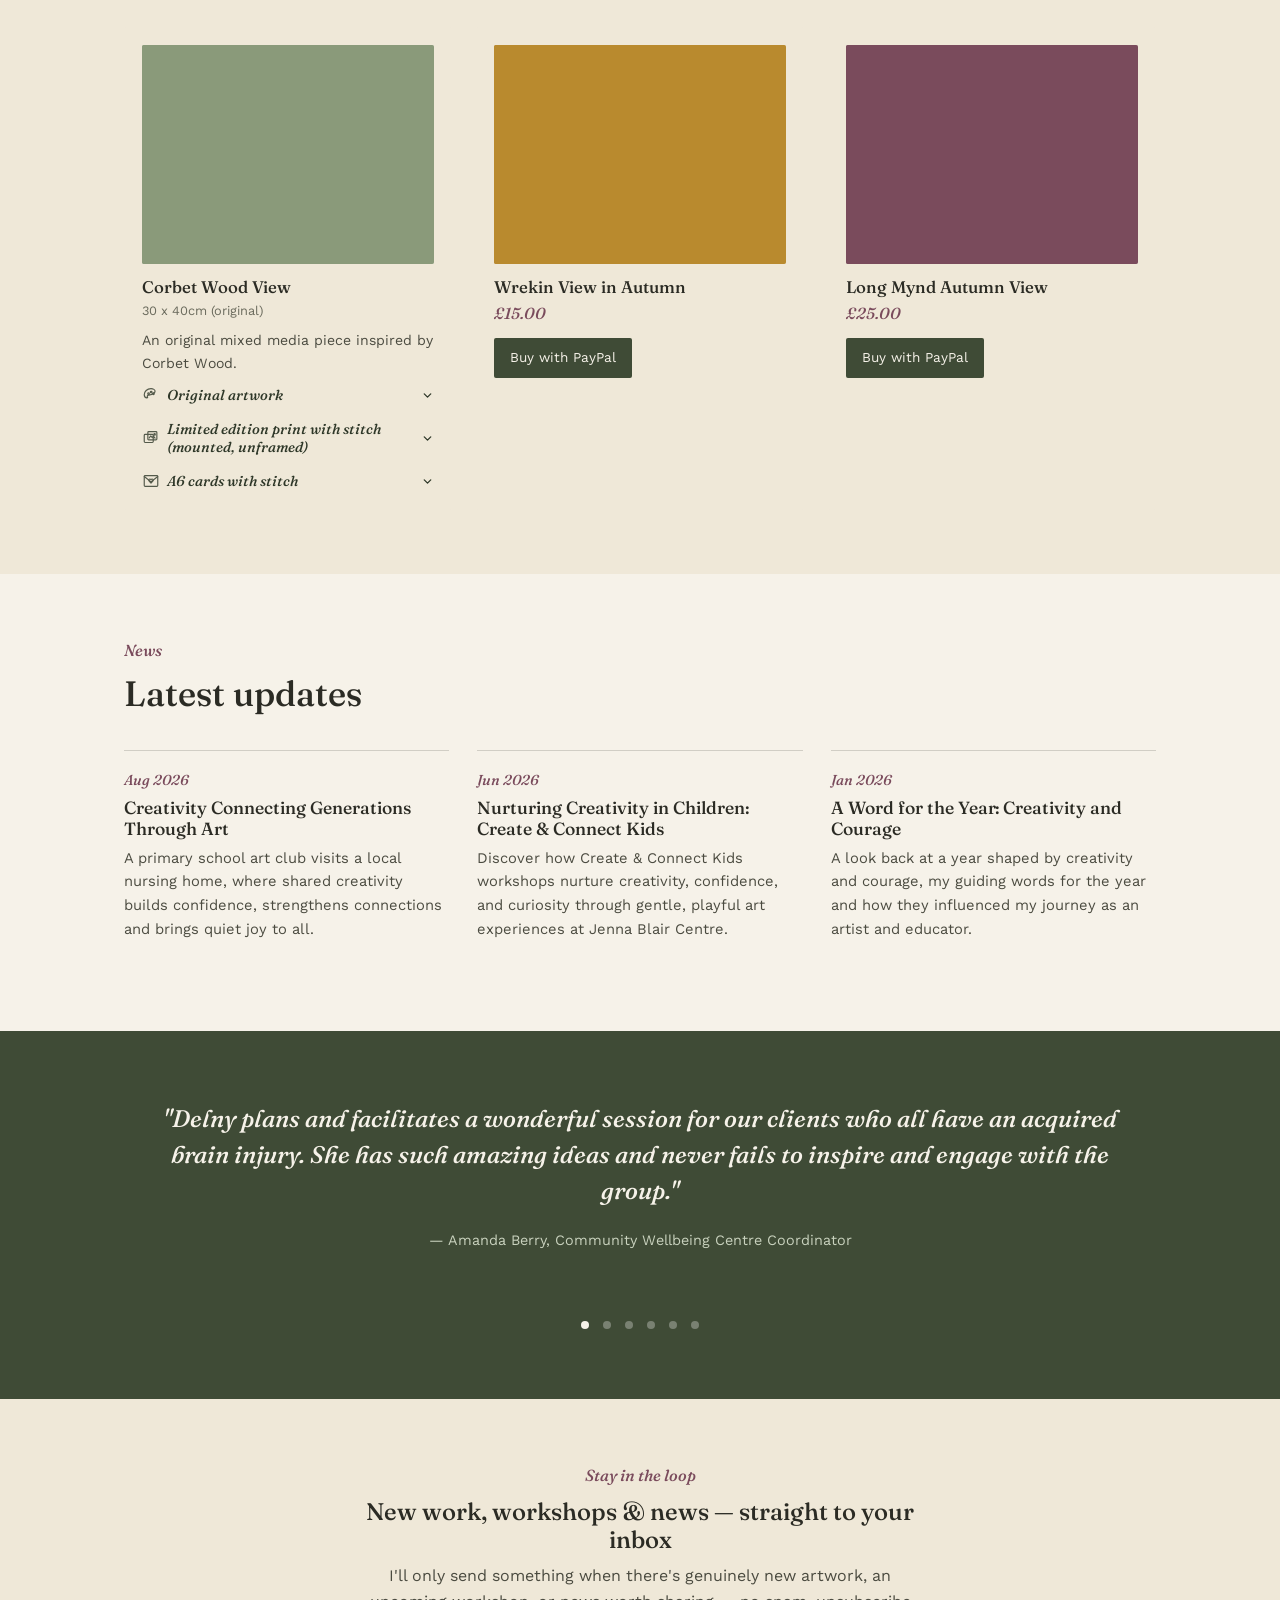
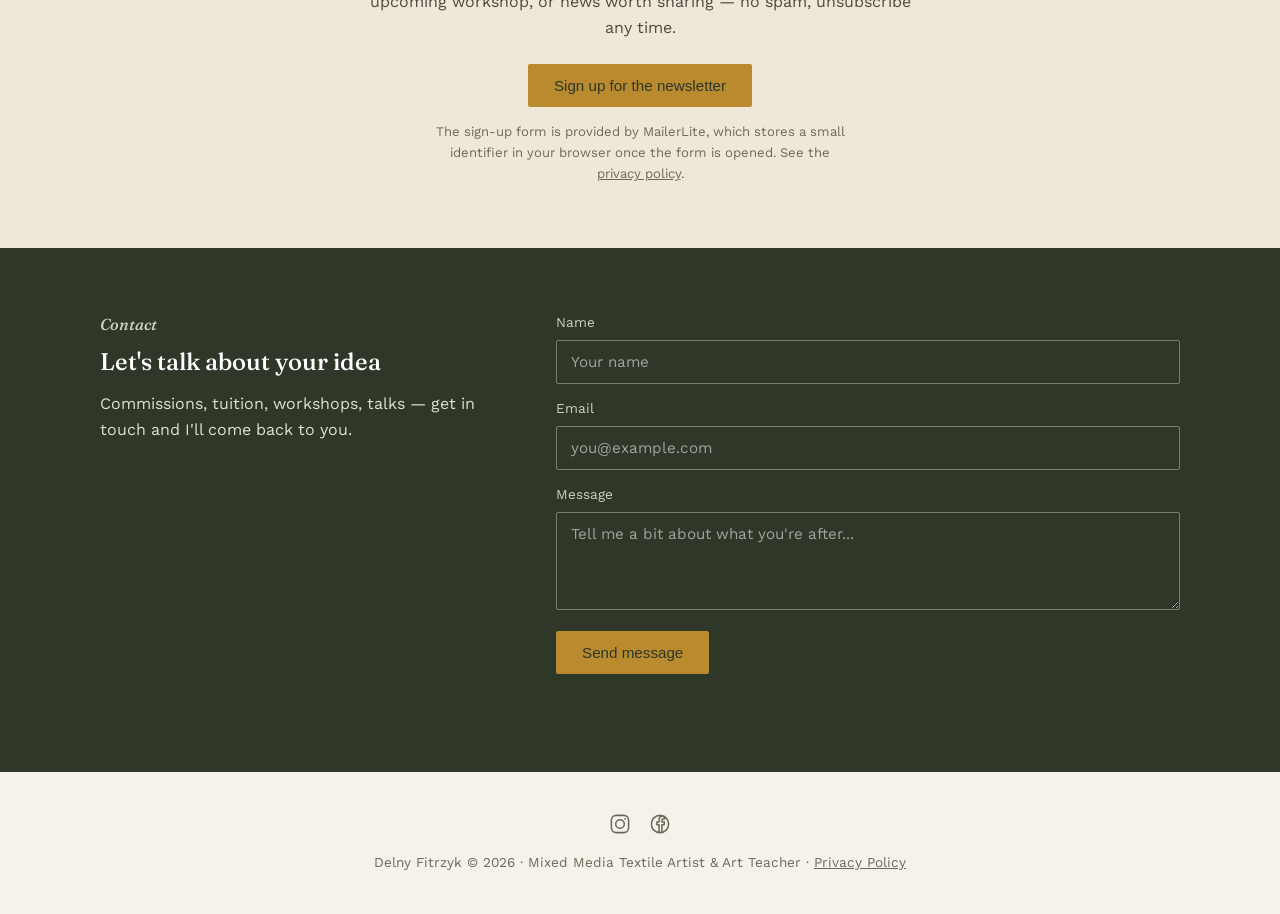
==== commit 73553ac4: "Add the Create & Connect Weekly class section, driven by a Weekly Sheet tab - New section between Ev" ====
--- a/index.html
+++ b/index.html
@@ -50,6 +50,7 @@
         <a href="#gallery">Gallery</a>
         <a href="#teaching">Teaching</a>
         <a href="#events">Events</a>
+        <a href="#weekly">Weekly Class</a>
         <a href="#commissions">Commissions</a>
         <a href="#shop">Shop</a>
         <a href="#news">News</a>
@@ -225,6 +226,38 @@
       <button id="events-toggle-older" type="button" class="news-toggle" hidden>Show earlier events</button>
     </p>
     <div class="event-list" id="events-older" hidden style="margin-top:8px;"></div>
+  </div>
+</section>
+
+<!-- The weekly class is deliberately its own section, set apart from the
+     one-off workshops above. The card below is a built-in fallback —
+     renderWeekly() replaces it with whatever is in the "Weekly" tab of
+     the Google Sheet (see the setup notes at the top of shared.js). -->
+<section id="weekly" class="weekly-band reveal">
+  <div class="wrap">
+    <div class="weekly-head">
+      <span class="weekly-tag">New for January</span>
+      <h2>Create &amp; Connect Weekly</h2>
+      <p>A weekly art class for adults. Each course explores a theme through mixed media, with time to experiment and enjoy making alongside others — no experience needed. Book a single session, or a whole block.</p>
+    </div>
+    <div class="weekly-list" id="weekly-list">
+      <article class="weekly-card">
+        <div class="weekly-main">
+          <span class="weekly-status is-open">Booking open</span>
+          <h3>Natural Forms</h3>
+          <p class="weekly-summary">Thursdays at 10am from 21 January 2027</p>
+          <div class="weekly-desc"><p>Full dates, prices and places are on the booking page.</p></div>
+        </div>
+        <div class="weekly-side">
+          <dl class="weekly-facts">
+            <div><dt>When</dt><dd>Thursdays at 10am, starting 21 January 2027</dd></div>
+            <div><dt>Places</dt><dd>12</dd></div>
+          </dl>
+          <a class="btn btn-primary weekly-book" href="https://bookwhen.com/delny" target="_blank" rel="noopener">See dates &amp; book</a>
+        </div>
+      </article>
+    </div>
+    <p class="weekly-note">Bookings and payments are handled securely by Bookwhen, so you'll move to their page to choose your dates. Questions first? <a href="#contact" style="text-decoration:underline;color:var(--berry);">Get in touch</a>.</p>
   </div>
 </section>
 
@@ -731,6 +764,69 @@
   });
 }
 
+// ---- Create & Connect Weekly: the "Weekly" tab ----
+// One card per course. Anything left blank in the Sheet is simply left
+// out of the card, so a course can be added with just a title, summary
+// and status and filled in as the details are settled.
+const WEEKLY_DEFAULT_LINK = 'https://bookwhen.com/delny';
+
+function weeklyStatus(raw) {
+  const text = String(raw || '').trim();
+  const s = text.toLowerCase();
+  if (/^(hidden|finished|closed|ended)/.test(s)) return { key: 'hidden' };
+  if (/^(full|fully booked|sold out)/.test(s)) return { key: 'full', label: 'Fully booked' };
+  if (/^(coming soon|soon)/.test(s)) return { key: 'soon', label: 'Booking opens soon' };
+  return { key: 'open', label: text || 'Booking open' };
+}
+
+function weeklyCardHtml(item) {
+  const st = weeklyStatus(item.Status);
+  if (st.key === 'hidden') return '';
+  const clean = v => String(v || '').trim();
+  const link = safeUrl(item.BookingLink) || WEEKLY_DEFAULT_LINK;
+  const when = [clean(item.Dates), clean(item.Time)].filter(Boolean).join(' · ');
+  const facts = [['When', when], ['Where', clean(item.Venue)], ['Price', clean(item.Price)], ['Places', clean(item.Places)]]
+    .filter(([, v]) => v)
+    .map(([k, v]) => `<div><dt>${k}</dt><dd>${escapeHtml(v).replace(/\n/g, '<br>')}</dd></div>`)
+    .join('');
+  const desc = clean(item.Description) ? `<div class="weekly-desc">${renderBodyHtml(item.Description)}</div>` : '';
+  const button = st.key === 'soon'
+    ? `<a class="btn btn-primary weekly-book" href="#newsletter">Get notified when booking opens</a>`
+    : `<a class="btn btn-primary weekly-book" href="${escapeHtml(link)}" target="_blank" rel="noopener">${st.key === 'full' ? 'Check availability' : 'See dates &amp; book'}</a>`;
+  return `
+    <article class="weekly-card">
+      <div class="weekly-main">
+        <span class="weekly-status is-${st.key}">${escapeHtml(st.label)}</span>
+        <h3>${escapeHtml(item.Title)}</h3>
+        ${clean(item.Summary) ? `<p class="weekly-summary">${escapeHtml(item.Summary)}</p>` : ''}
+        ${desc}
+      </div>
+      <div class="weekly-side">
+        ${facts ? `<dl class="weekly-facts">${facts}</dl>` : ''}
+        ${button}
+      </div>
+    </article>
+  `;
+}
+
+function renderWeekly(items) {
+  // No rows at all: leave the built-in card in place rather than blank it.
+  if (!items.length) return;
+  const cards = items.filter(it => String(it.Title || '').trim()).map(weeklyCardHtml).filter(Boolean);
+  const list = document.getElementById('weekly-list');
+  if (!list) return;
+  list.innerHTML = cards.length ? cards.join('') : `
+    <article class="weekly-card weekly-card--empty">
+      <div class="weekly-main">
+        <h3>The next course will be announced soon</h3>
+        <p class="weekly-summary">Join the mailing list and you'll hear about it first.</p>
+      </div>
+      <div class="weekly-side">
+        <a class="btn btn-primary weekly-book" href="#newsletter">Join the mailing list</a>
+      </div>
+    </article>`;
+}
+
 // A painter's palette — for the one-off original piece.
 const ICON_ORIGINAL = '<svg class="icon" viewBox="0 0 20 20" aria-hidden="true"><path d="M10 3c-4.4 0-7.5 3-7.5 6.8 0 2.3 1.5 3.4 3 3.4.8 0 1-.5.6-1.1-.5-.7-.2-1.6.7-1.8 3.7-.9 7.7-1.6 7.7-4.6C14.5 4.3 12.5 3 10 3Z"/><circle cx="7.3" cy="8.6" r="0.9"/><circle cx="10.2" cy="6.8" r="0.9"/><circle cx="12.7" cy="8.6" r="0.9"/></svg>';
 // A small stack of framed landscape prints — for limited edition prints.
@@ -948,6 +1044,7 @@
       .catch(err => console.warn('[Delny site] Gallery:', err.message))
       .finally(() => wireGalleryArrows()),
     fetchTab(EVENTS_TAB, ['Date', 'Title']).then(renderEvents).catch(err => console.warn('[Delny site] Events:', err.message)),
+    fetchTab(WEEKLY_TAB, ['Title', 'Summary', 'Status']).then(renderWeekly).catch(err => console.warn('[Delny site] Weekly:', err.message)),
     fetchTab(SHOP_TAB, ['Title', 'Price', 'ImageURL', 'BuyLink']).then(renderShop).catch(err => console.warn('[Delny site] Shop:', err.message)),
     fetchTab(NEWS_TAB, ['Date', 'Title', 'Excerpt']).then(renderNews).catch(err => console.warn('[Delny site] News:', err.message)),
     fetchTab(TESTIMONIALS_TAB, ['Quote', 'Author'])
--- a/shared.css
+++ b/shared.css
@@ -9,6 +9,7 @@
   --moss-dark:#2E3728;
   --berry:#7A4B5C;
   --ochre:#B98A2E;
+  --ochre-soft:#EBDBB0;
   --line: rgba(43,43,36,0.18);
 }
 *{box-sizing:border-box;}
@@ -45,11 +46,11 @@
   background:var(--linen);
 }
 header .wrap{display:flex;justify-content:space-between;align-items:center;}
-.brand{font-family:'Fraunces', serif;font-size:1.3rem;font-style:italic;font-weight:500;letter-spacing:0.01em;}
+.brand{font-family:'Fraunces', serif;font-size:1.3rem;font-style:italic;font-weight:500;letter-spacing:0.01em;white-space:nowrap;}
 nav{display:none;gap:28px;font-size:0.95rem;}
 nav a{text-decoration:none;position:relative;padding-bottom:4px;}
 nav a:hover{color:var(--berry);}
-@media(min-width:820px){nav{display:flex;}}
+@media(min-width:1120px){nav{display:flex;}}
 
 /* mobile menu button + dropdown (built by initMobileNav in shared.js) */
 /* The header stays pinned to the top of the screen while scrolling, so
@@ -72,7 +73,7 @@
 header.nav-open .nav-toggle span:nth-child(1){transform:translateY(7px) rotate(45deg);}
 header.nav-open .nav-toggle span:nth-child(2){opacity:0;}
 header.nav-open .nav-toggle span:nth-child(3){transform:translateY(-7px) rotate(-45deg);}
-@media(max-width:819.98px){
+@media(max-width:1119.98px){
   header.nav-open nav{
     display:flex;flex-direction:column;gap:0;
     position:absolute;top:100%;left:0;right:0;
@@ -88,7 +89,7 @@
   header.nav-open nav a{padding:14px 0;border-bottom:1px solid rgba(43,43,36,0.1);font-size:1.05rem;}
   header.nav-open nav a:last-child{border-bottom:none;}
 }
-@media(min-width:820px){.nav-toggle{display:none;}}
+@media(min-width:1120px){.nav-toggle{display:none;}}
 
 /* contact-form spam trap: off-screen rather than display:none, which
    bots are more likely to recognise and skip */
@@ -532,6 +533,70 @@
 }
 .option-buy:hover{background:var(--moss-dark);}
 
+/* weekly class — Create & Connect Weekly.
+   Deliberately looks different from the Events list above it: its own
+   warm band, a "stitched" dashed-border card, and one clear booking
+   button, so it reads as a regular class rather than a one-off event. */
+.weekly-band{background:var(--ochre-soft);}
+.weekly-head{max-width:60ch;margin-bottom:32px;}
+.weekly-head h2{font-size:clamp(1.8rem,4vw,2.6rem);margin-bottom:0.3em;}
+.weekly-head p{color:#4b4b40;margin:0;}
+.weekly-tag{
+  display:inline-block;
+  font-size:0.72rem;font-weight:600;
+  letter-spacing:0.1em;text-transform:uppercase;
+  color:var(--moss-dark);background:var(--ochre);
+  padding:4px 12px;border-radius:2px;
+  margin-bottom:14px;
+}
+.weekly-list{display:grid;gap:22px;}
+.weekly-card{
+  background:#FBF8F0;
+  border:2px dashed var(--ochre);
+  border-radius:2px;
+  padding:28px;
+  display:grid;gap:26px;
+}
+@media(min-width:800px){
+  .weekly-card{grid-template-columns:1.15fr 1fr;gap:44px;padding:36px;align-items:start;}
+}
+.weekly-status{
+  display:inline-block;
+  font-size:0.78rem;font-weight:500;
+  padding:3px 11px;border-radius:999px;
+  margin-bottom:12px;
+}
+.weekly-status.is-open{background:var(--moss);color:var(--linen);}
+.weekly-status.is-full{background:var(--berry);color:#fff;}
+.weekly-status.is-soon{background:transparent;color:var(--moss-dark);border:1px solid var(--ochre);}
+.weekly-main h3{font-size:clamp(1.5rem,3vw,2rem);margin:0 0 0.2em;}
+.weekly-summary{
+  font-family:'Fraunces', serif;font-style:italic;
+  font-size:1.1rem;color:var(--berry);
+  margin:0 0 14px;
+}
+.weekly-desc p{color:#4b4b40;margin:0 0 0.8em;font-size:0.95rem;}
+.weekly-desc p:last-child{margin-bottom:0;}
+.weekly-facts{margin:0 0 22px;}
+.weekly-facts > div{
+  display:grid;grid-template-columns:5.5em 1fr;gap:12px;
+  padding:10px 0;
+  border-top:1px dashed rgba(185,138,46,0.55);
+  font-size:0.95rem;
+}
+.weekly-facts > div:first-child{border-top:none;padding-top:0;}
+.weekly-facts dt{
+  font-size:0.74rem;letter-spacing:0.08em;text-transform:uppercase;
+  color:#6a6a5c;padding-top:3px;
+}
+.weekly-facts dd{margin:0;color:var(--ink);}
+.weekly-book{text-align:center;width:100%;}
+@media(min-width:800px){.weekly-book{width:auto;}}
+.weekly-note{
+  max-width:60ch;margin:22px 0 0;
+  font-size:0.88rem;color:#6a6a5c;
+}
+
 /* newsletter */
 .newsletter-wrap{max-width:600px;margin:0 auto;text-align:center;}
 .newsletter-wrap p{color:#4b4b40;margin:10px 0 0;}
